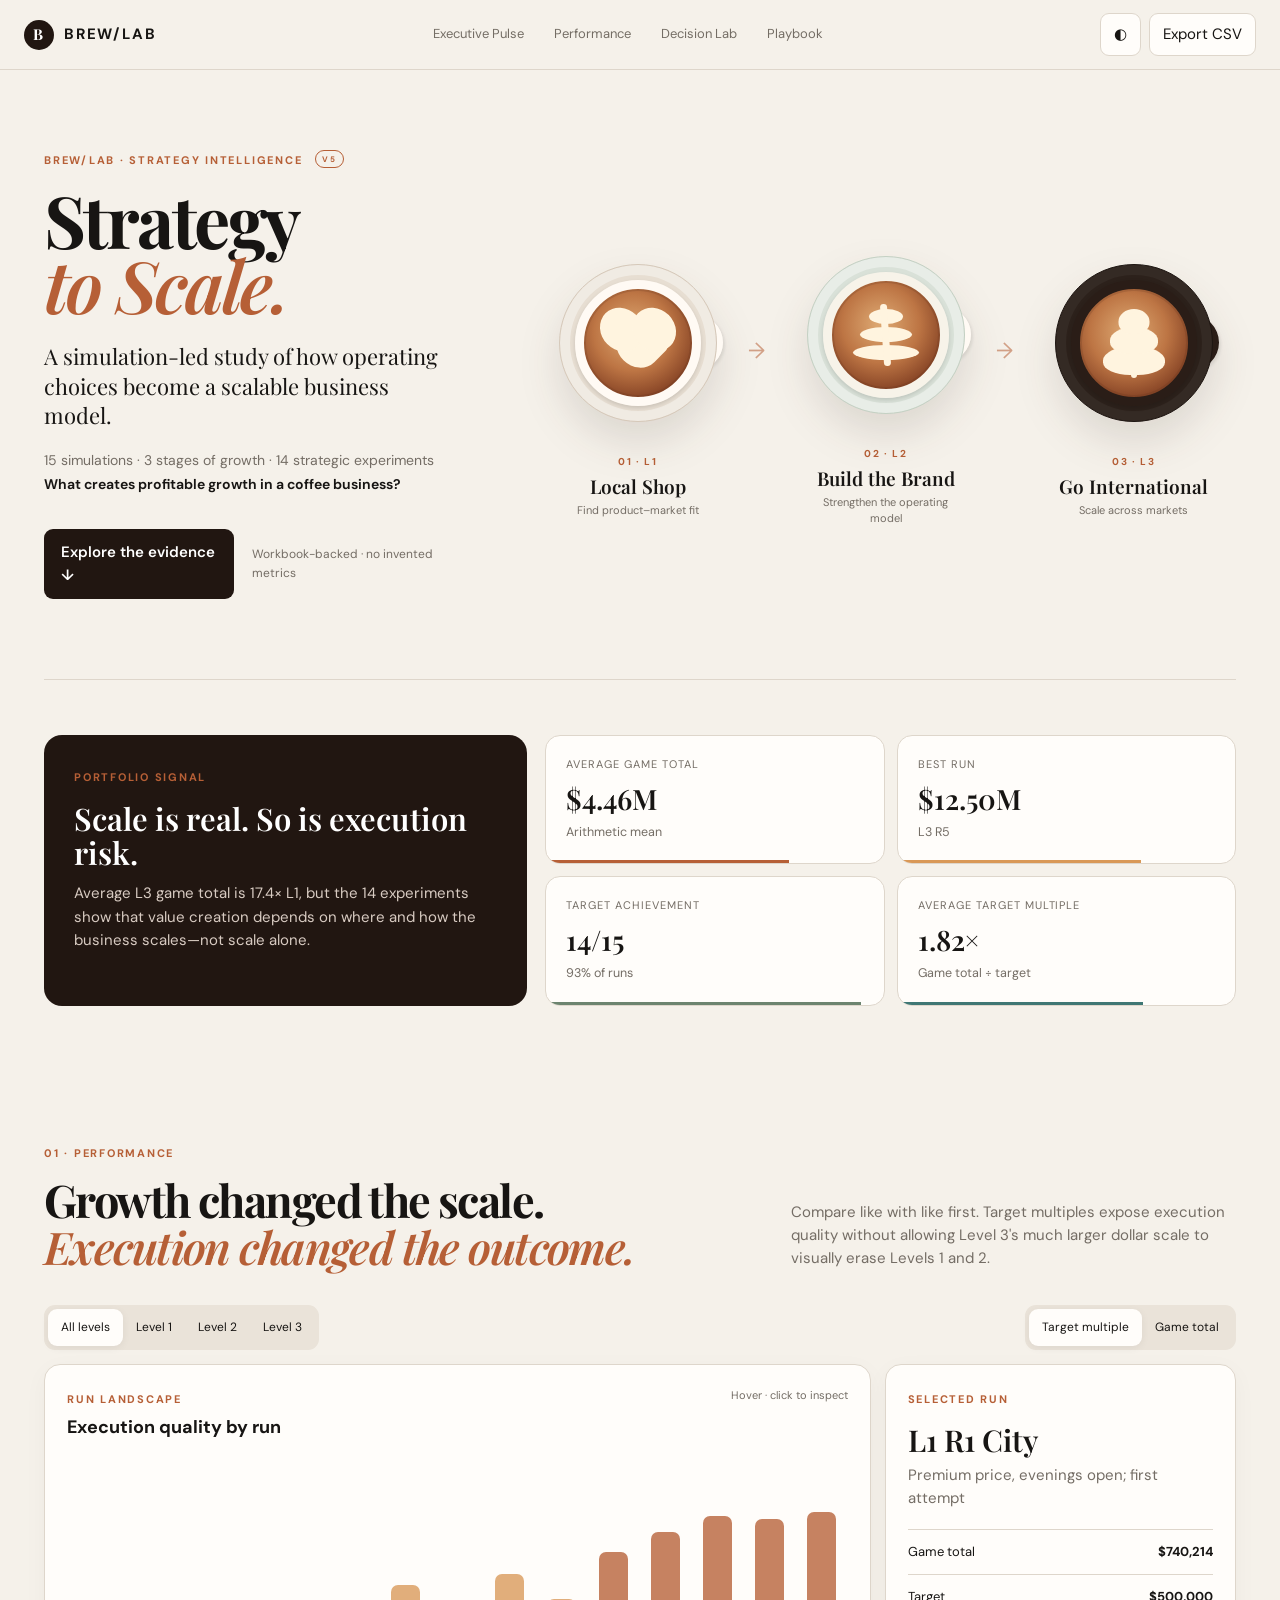
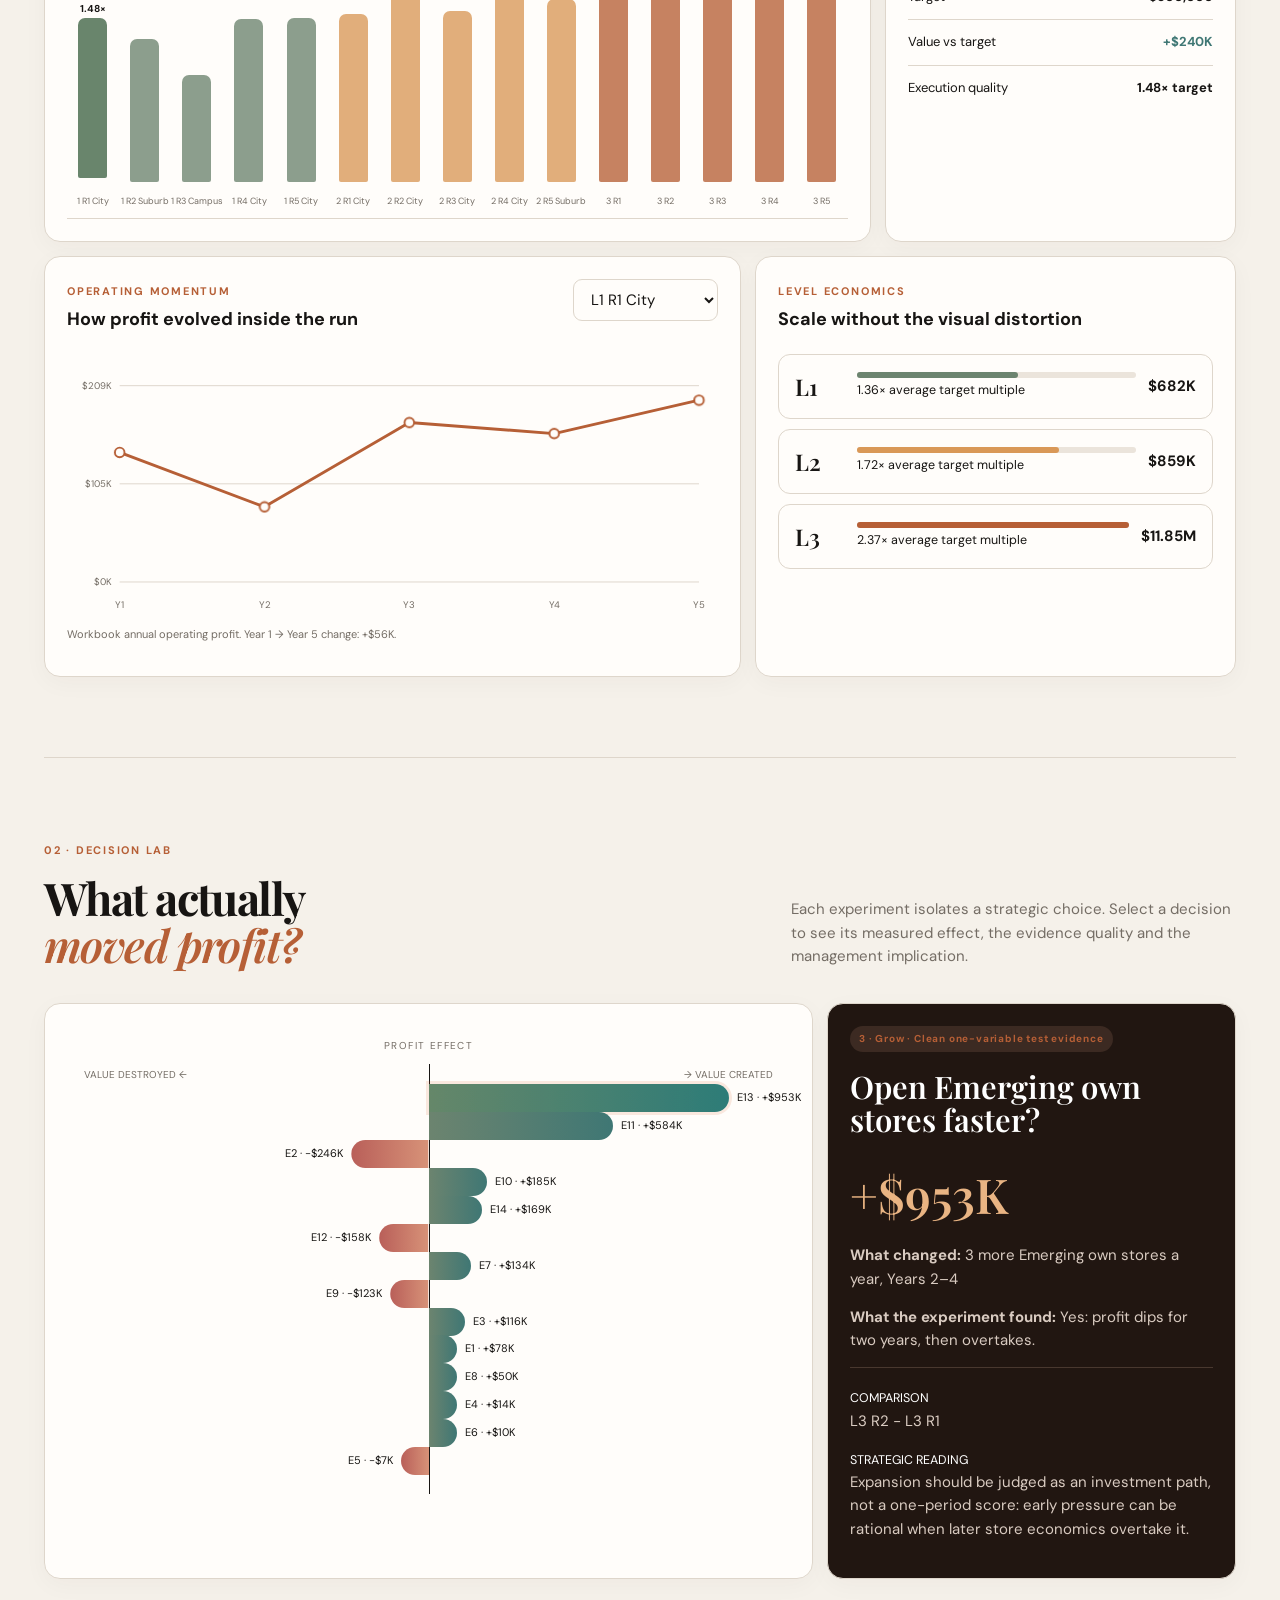
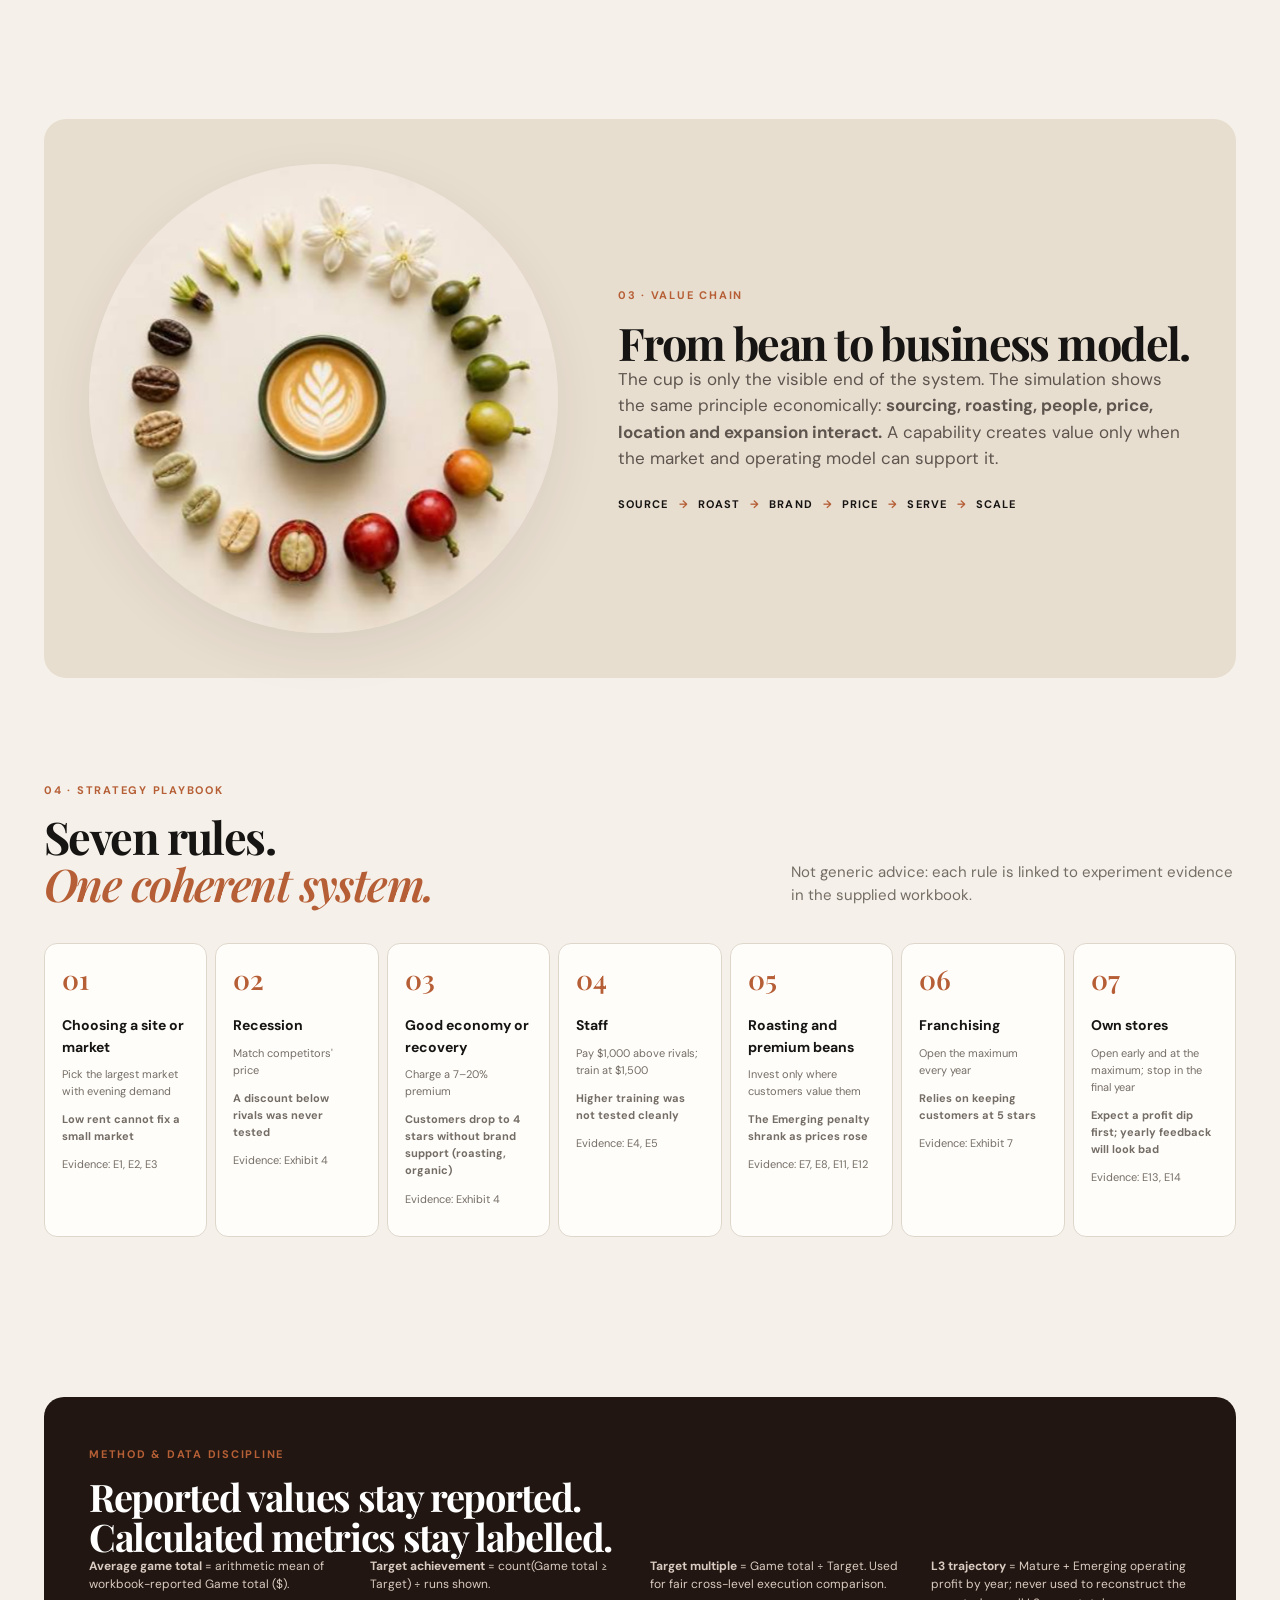
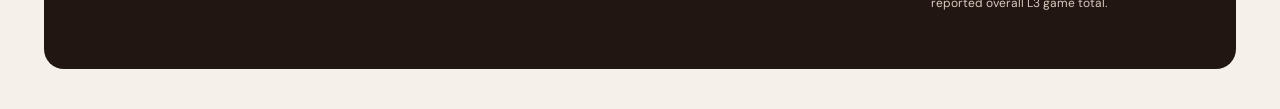
==== index.html @ 7df57cff "Add files via upload" ====
<!doctype html><html lang="en"><head><meta charset="utf-8"><meta name="viewport" content="width=device-width,initial-scale=1"><meta name="description" content="BREW/LAB — interactive strategy intelligence from 15 coffee-shop simulation runs"><title>BREW/LAB — Strategy to Scale</title><link rel="stylesheet" href="styles.css"></head><body>
<header class="nav"><a class="brand" href="#pulse"><span>B</span>BREW/LAB</a><nav><a href="#pulse">Executive Pulse</a><a href="#performance">Performance</a><a href="#lab">Decision Lab</a><a href="#playbook">Playbook</a></nav><div class="actions"><button id="theme" aria-label="Toggle theme">◐</button><button id="export">Export CSV</button></div></header>
<main><section class="hero" id="pulse"><div class="hero-text"><div class="overline">BREW/LAB · STRATEGY INTELLIGENCE <span class="buildmark">V5</span></div><h1>Strategy<br><em>to Scale.</em></h1><p class="hero-deck">A simulation-led study of how operating choices become a scalable business model.</p><p class="hero-question">15 simulations · 3 stages of growth · 14 strategic experiments<br><b>What creates profitable growth in a coffee business?</b></p><div class="hero-actions"><a class="primary" href="#performance">Explore the evidence ↓</a><span>Workbook-backed · no invented metrics</span></div></div><div class="cup-journey" aria-label="Three stages of the simulation"><div class="cup-stage"><div class="cup-scene cup-one"><div class="saucer"></div><div class="latte"><div class="foam heart"></div></div><div class="handle"></div></div><div class="cup-copy"><b>01 · L1</b><strong>Local Shop</strong><span>Find product–market fit</span></div></div><div class="journey-arrow">→</div><div class="cup-stage"><div class="cup-scene cup-two"><div class="saucer"></div><div class="latte"><div class="foam rosetta"><i></i><i></i><i></i></div></div><div class="handle"></div></div><div class="cup-copy"><b>02 · L2</b><strong>Build the Brand</strong><span>Strengthen the operating model</span></div></div><div class="journey-arrow">→</div><div class="cup-stage"><div class="cup-scene cup-three"><div class="saucer"></div><div class="latte"><div class="foam tulip"><i></i><i></i><i></i></div></div><div class="handle"></div></div><div class="cup-copy"><b>03 · L3</b><strong>Go International</strong><span>Scale across markets</span></div></div></div></section>
<section class="pulse-grid reveal"><article class="signal"><span>PORTFOLIO SIGNAL</span><h2 id="signalTitle">Loading evidence…</h2><p id="signalText"></p></article><div id="kpis" class="kpis"></div></section>
<section class="section" id="performance"><div class="section-title reveal"><div><span>01 · PERFORMANCE</span><h2>Growth changed the scale.<br><em>Execution changed the outcome.</em></h2></div><p>Compare like with like first. Target multiples expose execution quality without allowing Level 3's much larger dollar scale to visually erase Levels 1 and 2.</p></div>
<div class="controlbar reveal"><div class="tabs" id="levelTabs"><button class="active" data-level="ALL">All levels</button><button data-level="L1">Level 1</button><button data-level="L2">Level 2</button><button data-level="L3">Level 3</button></div><div class="metric-toggle"><button class="active" data-metric="multiple">Target multiple</button><button data-metric="total">Game total</button></div></div>
<div class="performance-grid reveal"><article class="card chart-card"><div class="card-head"><div><span>RUN LANDSCAPE</span><h3 id="chartTitle">Execution quality by run</h3></div><div class="hint">Hover · click to inspect</div></div><div id="runChart" class="run-chart"></div></article><article class="card run-card"><span>SELECTED RUN</span><div id="runDetail"></div></article></div>
<div class="performance-grid lower reveal"><article class="card"><div class="card-head"><div><span>OPERATING MOMENTUM</span><h3>How profit evolved inside the run</h3></div><select id="runSelect"></select></div><div id="trajectory" class="trajectory"></div><p id="trajectoryNote" class="note"></p></article><article class="card"><span>LEVEL ECONOMICS</span><h3>Scale without the visual distortion</h3><div id="levelCards" class="level-cards"></div></article></div></section>
<section class="lab" id="lab"><div class="section-title reveal"><div><span>02 · DECISION LAB</span><h2>What actually<br><em>moved profit?</em></h2></div><p>Each experiment isolates a strategic choice. Select a decision to see its measured effect, the evidence quality and the management implication.</p></div><div class="lab-grid reveal"><article class="impact-map card"><div class="zero-label">PROFIT EFFECT</div><div id="impactAxis"></div></article><article class="decision-story card" id="decisionStory"></article></div></section>
<section class="coffee-story reveal"><img src="coffee-lifecycle.png" alt="Coffee lifecycle from blossom and fruit through green and roasted beans to the finished cup"><div><span>03 · VALUE CHAIN</span><h2>From bean to business model.</h2><p>The cup is only the visible end of the system. The simulation shows the same principle economically: <b>sourcing, roasting, people, price, location and expansion interact.</b> A capability creates value only when the market and operating model can support it.</p><div class="chain">SOURCE <i>→</i> ROAST <i>→</i> BRAND <i>→</i> PRICE <i>→</i> SERVE <i>→</i> SCALE</div></div></section>
<section class="section" id="playbook"><div class="section-title reveal"><div><span>04 · STRATEGY PLAYBOOK</span><h2>Seven rules.<br><em>One coherent system.</em></h2></div><p>Not generic advice: each rule is linked to experiment evidence in the supplied workbook.</p></div><div id="rules" class="rules reveal"></div></section>
<section class="method reveal"><span>METHOD & DATA DISCIPLINE</span><h2>Reported values stay reported.<br>Calculated metrics stay labelled.</h2><div><p><b>Average game total</b> = arithmetic mean of workbook-reported Game total ($).</p><p><b>Target achievement</b> = count(Game total ≥ Target) ÷ runs shown.</p><p><b>Target multiple</b> = Game total ÷ Target. Used for fair cross-level execution comparison.</p><p><b>L3 trajectory</b> = Mature + Emerging operating profit by year; never used to reconstruct the reported overall L3 game total.</p></div></section></main><div id="tip" class="tip" hidden></div><script src="app.js"></script></body></html>
---- styles.css ----
@import url('https://fonts.googleapis.com/css2?family=DM+Sans:wght@400;500;600;700&family=Playfair+Display:ital,wght@0,600;1,600&display=swap');
:root{--bg:#f5f1ea;--paper:#fffdfa;--ink:#171513;--muted:#746d65;--line:#ded6cb;--espresso:#211611;--copper:#b65f36;--caramel:#d99857;--sage:#6c846f;--teal:#3f7774;--coral:#b95f59;--cream:#f0e5d6;--shadow:0 18px 50px rgba(49,35,24,.08)}*{box-sizing:border-box}html{scroll-behavior:smooth}body{margin:0;background:var(--bg);color:var(--ink);font:15px/1.55 'DM Sans',sans-serif}button,select{font:inherit}button{cursor:pointer}.nav{height:70px;position:sticky;top:0;z-index:20;display:flex;align-items:center;padding:0 max(24px,calc((100vw - 1240px)/2));background:rgba(245,241,234,.92);backdrop-filter:blur(16px);border-bottom:1px solid var(--line)}.brand{display:flex;align-items:center;gap:10px;font-weight:700;letter-spacing:.12em;color:var(--ink);text-decoration:none}.brand span{display:grid;place-items:center;width:30px;height:30px;border-radius:50%;background:var(--espresso);color:white;font-family:'Playfair Display'}.nav nav{margin:auto;display:flex;gap:30px}.nav nav a{color:var(--muted);text-decoration:none;font-size:13px}.nav nav a:hover{color:var(--ink)}.actions{display:flex;gap:8px}.actions button,.controlbar button,select{border:1px solid var(--line);background:var(--paper);padding:9px 13px;border-radius:9px;color:var(--ink)}main{max-width:1240px;margin:auto;padding:0 24px}.hero{min-height:620px;display:grid;grid-template-columns:1fr 1.15fr;align-items:center;gap:70px;border-bottom:1px solid var(--line)}.overline,.section-title span,.card>span,.card-head span,.coffee-story span,.method>span,.signal>span{font-size:11px;letter-spacing:.16em;font-weight:700;color:var(--copper)}h1,h2,h3,p{margin-top:0}.hero h1,.section-title h2,.coffee-story h2,.method h2{font-family:'Playfair Display',serif;letter-spacing:-.035em}.hero h1{font-size:64px;line-height:.98;margin:20px 0 24px}.hero h1 em,.section-title em{color:var(--copper);font-weight:600}.hero-text>p{max-width:570px;font-size:18px;color:var(--muted)}.hero-actions{display:flex;align-items:center;gap:18px;margin-top:32px}.primary{background:var(--espresso);color:white;text-decoration:none;padding:12px 17px;border-radius:9px;font-weight:600}.hero-actions span{font-size:12px;color:var(--muted)}.pulse-grid{display:grid;grid-template-columns:1.4fr 2fr;gap:18px;padding:55px 0}.signal{background:var(--espresso);color:white;border-radius:18px;padding:30px}.signal h2{font:600 31px/1.1 'Playfair Display';margin:13px 0}.signal p{color:#d8cbc2;margin:0}.kpis{display:grid;grid-template-columns:repeat(2,1fr);gap:12px}.kpi{background:var(--paper);border:1px solid var(--line);border-radius:15px;padding:20px;position:relative;overflow:hidden}.kpi:after{content:'';position:absolute;bottom:0;left:0;width:var(--pct,50%);height:3px;background:var(--accent,var(--copper));animation:grow 1s ease both}.kpi label{display:block;color:var(--muted);font-size:11px;text-transform:uppercase;letter-spacing:.09em}.kpi strong{display:block;font:600 28px 'Playfair Display';margin:7px 0 3px}.kpi small{color:var(--muted)}@keyframes grow{from{width:0}}.section,.lab{padding:80px 0}.section-title{display:grid;grid-template-columns:1.2fr .8fr;gap:80px;align-items:end;margin-bottom:35px}.section-title h2,.coffee-story h2,.method h2{font-size:45px;line-height:1.05;margin:12px 0 0}.section-title>p{color:var(--muted);margin:0}.controlbar{display:flex;justify-content:space-between;margin-bottom:14px}.tabs,.metric-toggle{display:flex;background:#eae3d9;padding:4px;border-radius:11px}.controlbar button{border:0;background:transparent;font-size:12px}.controlbar button.active{background:var(--paper);box-shadow:0 2px 9px rgba(0,0,0,.06)}.performance-grid{display:grid;grid-template-columns:2fr .85fr;gap:14px}.performance-grid.lower{grid-template-columns:1.45fr 1fr;margin-top:14px}.card{background:var(--paper);border:1px solid var(--line);border-radius:16px;padding:22px;box-shadow:0 6px 25px rgba(50,35,24,.035)}.card-head{display:flex;justify-content:space-between;align-items:start;gap:20px;margin-bottom:18px}.card h3{font-size:18px;margin:4px 0}.hint,.note{font-size:11px;color:var(--muted)}.run-chart{height:355px;display:flex;align-items:stretch;gap:10px;padding:18px 5px 36px;border-bottom:1px solid var(--line);position:relative}.bar-wrap{flex:1;display:flex;flex-direction:column;justify-content:flex-end;align-items:center;position:relative}.bar{width:min(36px,70%);height:var(--h);background:var(--accent);border-radius:7px 7px 2px 2px;transform-origin:bottom;animation:barin .8s cubic-bezier(.2,.8,.2,1) both;animation-delay:var(--delay);opacity:.78;transition:.25s}.bar-wrap:hover .bar,.bar-wrap.selected .bar{opacity:1;transform:translateY(-4px);filter:saturate(1.2)}.bar-wrap small{position:absolute;bottom:-27px;font-size:9px;color:var(--muted);white-space:nowrap}.bar-wrap .value{font-size:10px;font-weight:700;margin-bottom:6px;opacity:0;transition:.2s}.bar-wrap:hover .value,.bar-wrap.selected .value{opacity:1}@keyframes barin{from{transform:scaleY(0);opacity:0}}.baseline{position:absolute;left:0;right:0;bottom:calc(36px + var(--base));border-top:1px dashed #978d83}.run-card h2{font:600 30px 'Playfair Display';margin:10px 0 4px}.strategy{color:var(--muted);min-height:50px}.metric-row{display:flex;justify-content:space-between;border-top:1px solid var(--line);padding:12px 0;font-size:13px}.metric-row b.pos{color:var(--teal)}.metric-row b.neg{color:var(--coral)}.trajectory{height:270px}.trajectory svg{width:100%;height:100%;overflow:visible}.gridline{stroke:var(--line);stroke-width:1}.line{fill:none;stroke:var(--copper);stroke-width:3;stroke-linecap:round;stroke-linejoin:round;stroke-dasharray:1200;stroke-dashoffset:1200;animation:draw 1.3s ease forwards}.dot{fill:var(--paper);stroke:var(--copper);stroke-width:2;opacity:0;animation:dotin .3s ease forwards}@keyframes draw{to{stroke-dashoffset:0}}@keyframes dotin{to{opacity:1}}.axis{font-size:10px;fill:var(--muted)}.level-cards{display:grid;gap:10px;margin-top:20px}.level-card{padding:16px;border:1px solid var(--line);border-radius:12px;display:grid;grid-template-columns:50px 1fr auto;align-items:center;gap:12px}.level-card b{font:600 23px 'Playfair Display'}.level-card .mini{height:6px;background:#ebe4db;border-radius:6px}.level-card .mini i{display:block;height:100%;width:var(--w);background:var(--accent);border-radius:6px;animation:grow 1s ease}.lab{border-top:1px solid var(--line)}.lab-grid{display:grid;grid-template-columns:1.6fr .85fr;gap:14px}.impact-map{min-height:520px;position:relative;padding:34px}.zero-label{text-align:center;font-size:10px;letter-spacing:.14em;color:var(--muted)}#impactAxis{position:relative;height:430px;margin-top:10px}.axis-zero{position:absolute;left:50%;top:0;bottom:0;border-left:1px solid var(--ink)}.axis-side{position:absolute;top:3px;font-size:10px;color:var(--muted)}.axis-side.neg{left:5px}.axis-side.pos{right:5px}.impact{position:absolute;left:50%;top:var(--y);width:var(--w);height:28px;transform:translateY(-50%);animation:impactin .8s ease both;animation-delay:var(--delay);cursor:pointer}.impact.pos{background:linear-gradient(90deg,var(--sage),var(--teal));border-radius:0 14px 14px 0}.impact.neg{transform:translate(-100%,-50%);background:linear-gradient(90deg,var(--coral),#d79278);border-radius:14px 0 0 14px}.impact:hover,.impact.active{filter:saturate(1.4);box-shadow:0 0 0 3px rgba(182,95,54,.12)}.impact span{position:absolute;white-space:nowrap;font-size:11px;top:5px}.impact.pos span{left:calc(100% + 8px)}.impact.neg span{right:calc(100% + 8px)}@keyframes impactin{from{width:0;opacity:0}}.decision-story{background:var(--espresso);color:white;display:flex;flex-direction:column}.decision-story .pill{align-self:flex-start;padding:5px 9px;border-radius:20px;background:#3c2a22;font-size:10px;letter-spacing:.08em}.decision-story h3{font:600 31px/1.08 'Playfair Display';margin:18px 0}.decision-story .effect{font:600 48px 'Playfair Display';color:#e9b483;margin:8px 0 18px}.decision-story p{color:#d9cbc1}.decision-story .why{margin-top:auto;border-top:1px solid #49382f;padding-top:18px}.coffee-story{margin:60px 0 20px;display:grid;grid-template-columns:.9fr 1.1fr;gap:60px;align-items:center;background:#e8ded0;border-radius:22px;padding:45px}.coffee-story img{width:100%;aspect-ratio:1/1;object-fit:cover;border-radius:50%;box-shadow:var(--shadow)}.coffee-story p{font-size:17px;color:#5e554e}.chain{margin-top:25px;font-size:11px;letter-spacing:.1em;font-weight:700;display:flex;gap:10px;flex-wrap:wrap}.chain i{color:var(--copper)}.rules{display:grid;grid-template-columns:repeat(7,1fr);gap:8px}.rule{background:var(--paper);border:1px solid var(--line);border-radius:13px;padding:17px;min-height:210px;transition:.25s}.rule:hover{transform:translateY(-5px);box-shadow:var(--shadow)}.rule strong{font:600 27px 'Playfair Display';color:var(--copper)}.rule h3{font-size:14px;margin:18px 0 8px}.rule p{font-size:11px;color:var(--muted)}.method{margin:80px 0 40px;background:var(--espresso);color:white;padding:45px;border-radius:20px}.method h2{font-size:38px}.method>div{display:grid;grid-template-columns:repeat(4,1fr);gap:20px}.method p{color:#d9cbc1;font-size:12px}.reveal{opacity:0;transform:translateY(20px);transition:.7s ease}.reveal.visible{opacity:1;transform:none}.tip{position:fixed;z-index:99;background:var(--espresso);color:white;padding:10px 12px;border-radius:8px;font-size:12px;pointer-events:none;max-width:260px;box-shadow:var(--shadow)}body.dark{--bg:#161311;--paper:#211c18;--ink:#f4eee7;--muted:#aaa096;--line:#3c332d;--espresso:#0f0d0c;--cream:#29221d}.dark .nav{background:rgba(22,19,17,.92)}.dark .coffee-story{background:#2a211c}@media(max-width:900px){.nav nav{display:none}.hero{grid-template-columns:1fr;min-height:auto;padding:70px 0}.hero h1{font-size:48px}.pulse-grid,.section-title,.performance-grid,.performance-grid.lower,.lab-grid,.coffee-story{grid-template-columns:1fr}.rules{grid-template-columns:repeat(2,1fr)}.method>div{grid-template-columns:1fr 1fr}.run-chart{overflow-x:auto;min-width:650px}.chart-card{overflow:hidden}}@media(max-width:560px){main{padding:0 14px}.hero h1{font-size:39px}.section-title h2,.coffee-story h2{font-size:35px}.kpis{grid-template-columns:1fr}.controlbar{align-items:flex-start;gap:10px;flex-direction:column}.rules,.method>div{grid-template-columns:1fr}.coffee-story{padding:24px}.actions #export{display:none}}
@media(prefers-reduced-motion:reduce){*,*:before,*:after{animation:none!important;transition:none!important;scroll-behavior:auto!important}.reveal{opacity:1;transform:none}}/* V4 hero — specialty-coffee editorial direction */
.hero{grid-template-columns:.82fr 1.38fr;gap:76px;min-height:610px}
.hero h1{font-size:72px;line-height:.91;max-width:520px;margin:18px 0 24px}
.hero h1 em{font-style:italic;color:var(--copper)}
.hero-deck{font-family:'Playfair Display',serif;font-size:22px!important;line-height:1.35;color:var(--ink)!important;max-width:530px!important;margin-bottom:18px}
.hero-question{font-size:14px!important;line-height:1.7;color:var(--muted)!important}
.hero-question b{color:var(--ink);font-weight:650}
.cup-journey{display:grid;grid-template-columns:1fr 28px 1fr 28px 1fr;align-items:center;gap:8px;padding-top:25px}
.cup-stage{text-align:center;min-width:0}
.cup-scene{width:174px;height:174px;margin:0 auto 24px;position:relative;filter:drop-shadow(0 20px 20px rgba(49,35,24,.12));transition:transform .45s cubic-bezier(.2,.8,.2,1)}
.cup-stage:hover .cup-scene{transform:translateY(-8px) rotate(-2deg)}
.saucer{position:absolute;inset:8px;border-radius:50%;background:#e7ded2;border:1px solid #d5c8b9;box-shadow:inset 0 0 0 10px rgba(255,255,255,.38)}
.latte{position:absolute;inset:24px;border-radius:50%;background:radial-gradient(circle at 45% 40%,#dba56f 0 5%,#bd7544 44%,#8b4828 73%,#6c351f 100%);border:9px solid #fffaf4;box-shadow:0 2px 4px rgba(0,0,0,.13),inset 0 0 0 2px rgba(91,44,25,.18);overflow:hidden}
.handle{position:absolute;width:42px;height:55px;border:10px solid #fffaf4;border-left-width:7px;border-radius:0 30px 30px 0;right:2px;top:59px;z-index:-1;box-shadow:2px 2px 3px rgba(0,0,0,.08)}
.foam{position:absolute;left:50%;top:50%;transform:translate(-50%,-50%)}
.heart{width:46px;height:41px;background:#fff4df;transform:translate(-50%,-43%) rotate(45deg);border-radius:50% 4px 50% 50%}
.heart:before{content:'';position:absolute;width:46px;height:41px;background:#fff4df;border-radius:50%;left:-23px;top:0}
.heart:after{content:'';position:absolute;width:46px;height:41px;background:#fff4df;border-radius:50%;left:0;top:-23px}
.rosetta{width:68px;height:84px;display:flex;flex-direction:column;align-items:center;justify-content:center;gap:3px}
.rosetta i{display:block;height:15px;background:#fff4df;border-radius:50%;transform-origin:center}
.rosetta i:nth-child(1){width:34px}.rosetta i:nth-child(2){width:52px}.rosetta i:nth-child(3){width:66px}
.rosetta:after{content:'';width:7px;height:62px;background:#fff4df;border-radius:9px;position:absolute;transform:rotate(-4deg)}
.tulip{width:74px;height:80px;position:relative}
.tulip i{position:absolute;left:50%;background:#fff4df;border-radius:55% 55% 48% 48%;transform:translateX(-50%)}
.tulip i:nth-child(1){width:62px;height:29px;bottom:8px}.tulip i:nth-child(2){width:48px;height:27px;bottom:29px}.tulip i:nth-child(3){width:31px;height:25px;bottom:49px}
.tulip:after{content:'';position:absolute;width:6px;height:65px;background:#fff4df;left:50%;bottom:5px;transform:translateX(-50%);border-radius:8px}
.cup-two .saucer{background:#d9e1d8;border-color:#c4d0c3}.cup-two .latte{border-color:#f7f3e9}
.cup-three .saucer{background:#2c211b;border-color:#1e1612;box-shadow:inset 0 0 0 10px rgba(255,255,255,.04)}.cup-three .latte{border-color:#2a1d17}.cup-three .handle{border-color:#2a1d17}
.cup-copy{display:flex;flex-direction:column;gap:4px;align-items:center}.cup-copy b{font-size:10px;letter-spacing:.16em;color:var(--copper)}.cup-copy strong{font:600 19px 'Playfair Display',serif}.cup-copy span{font-size:11px;color:var(--muted);max-width:155px;line-height:1.4}
.journey-arrow{color:var(--copper);font-size:22px;opacity:.55;transform:translateY(-36px)}
@media(max-width:900px){.hero{grid-template-columns:1fr;gap:35px}.hero h1{font-size:58px}.cup-journey{max-width:700px;margin:auto}.cup-scene{width:150px;height:150px}.latte{inset:22px}.handle{top:50px}}
@media(max-width:620px){.cup-journey{grid-template-columns:1fr;gap:14px}.journey-arrow{transform:rotate(90deg);margin:-5px 0}.cup-scene{margin-bottom:15px}.hero h1{font-size:48px}.hero-deck{font-size:19px!important}}

.buildmark{display:inline-block;margin-left:8px;padding:2px 6px;border:1px solid currentColor;border-radius:999px;font-size:8px;vertical-align:2px}
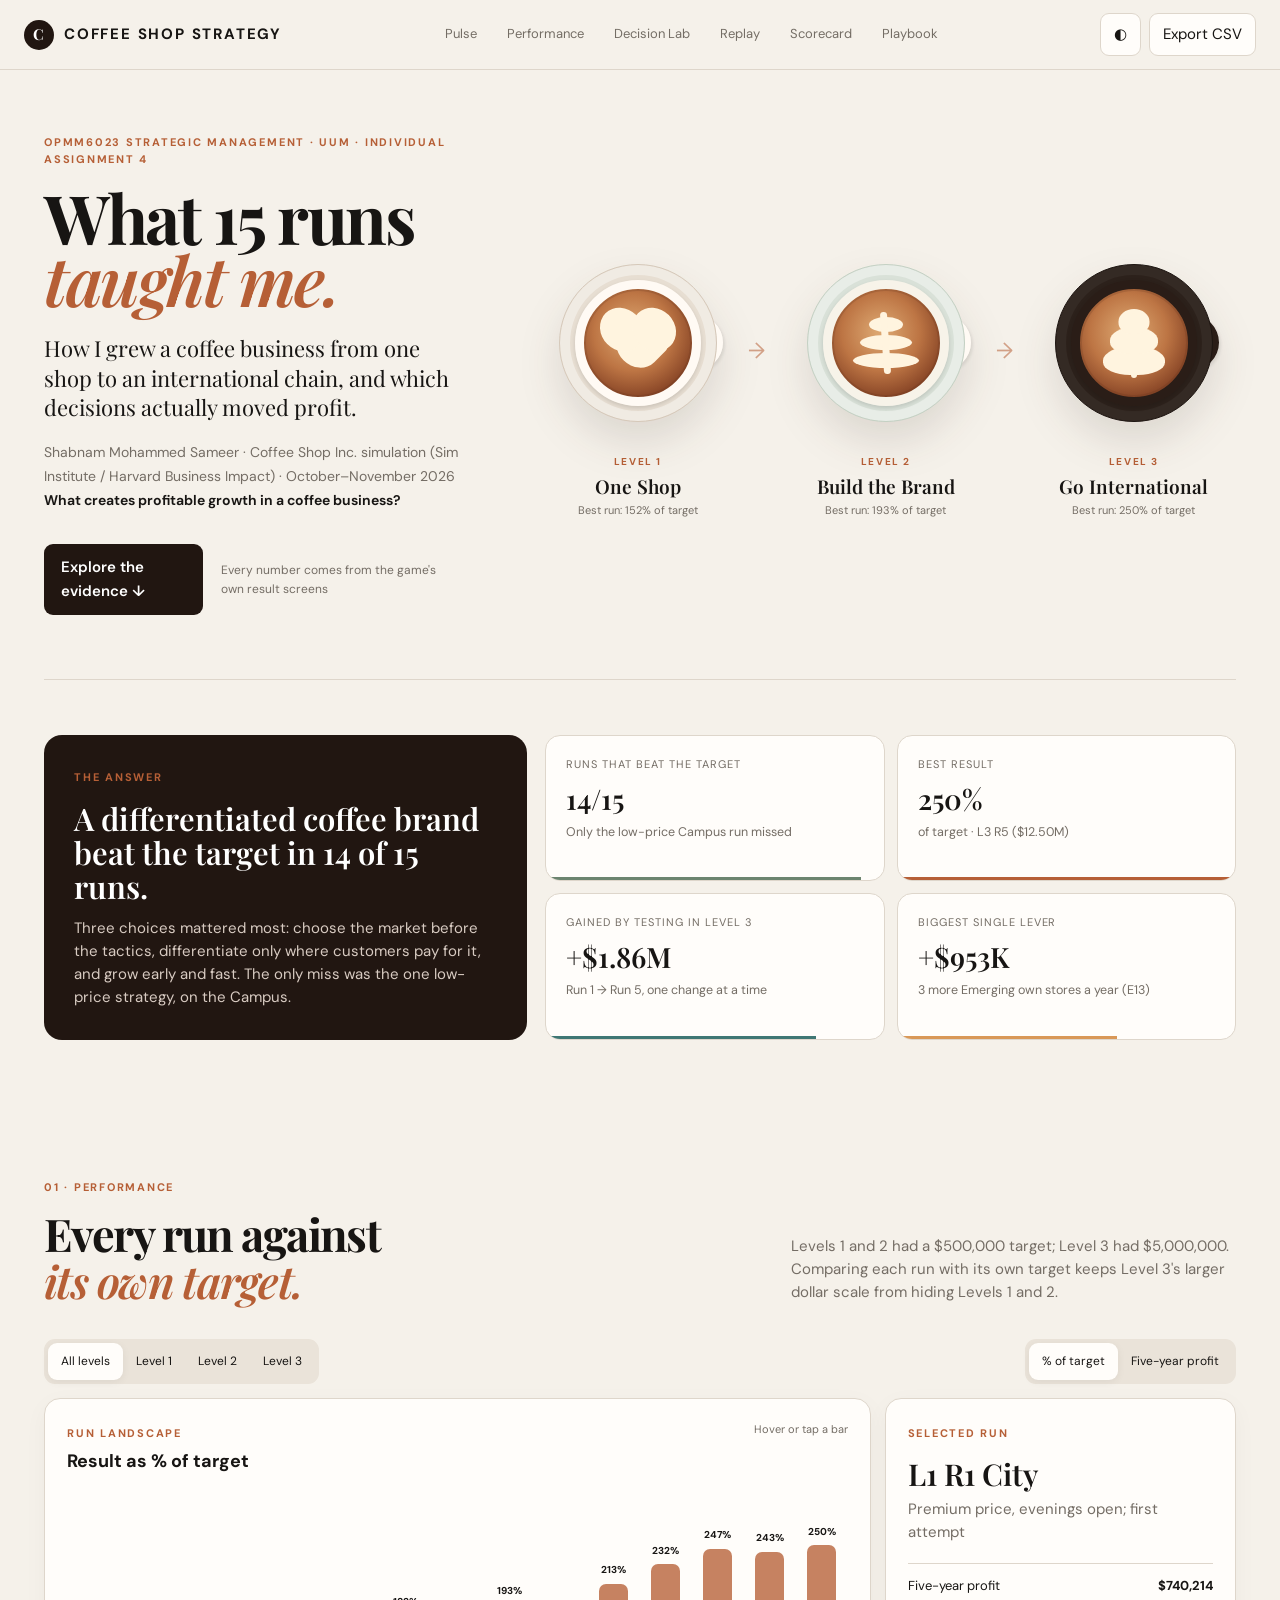
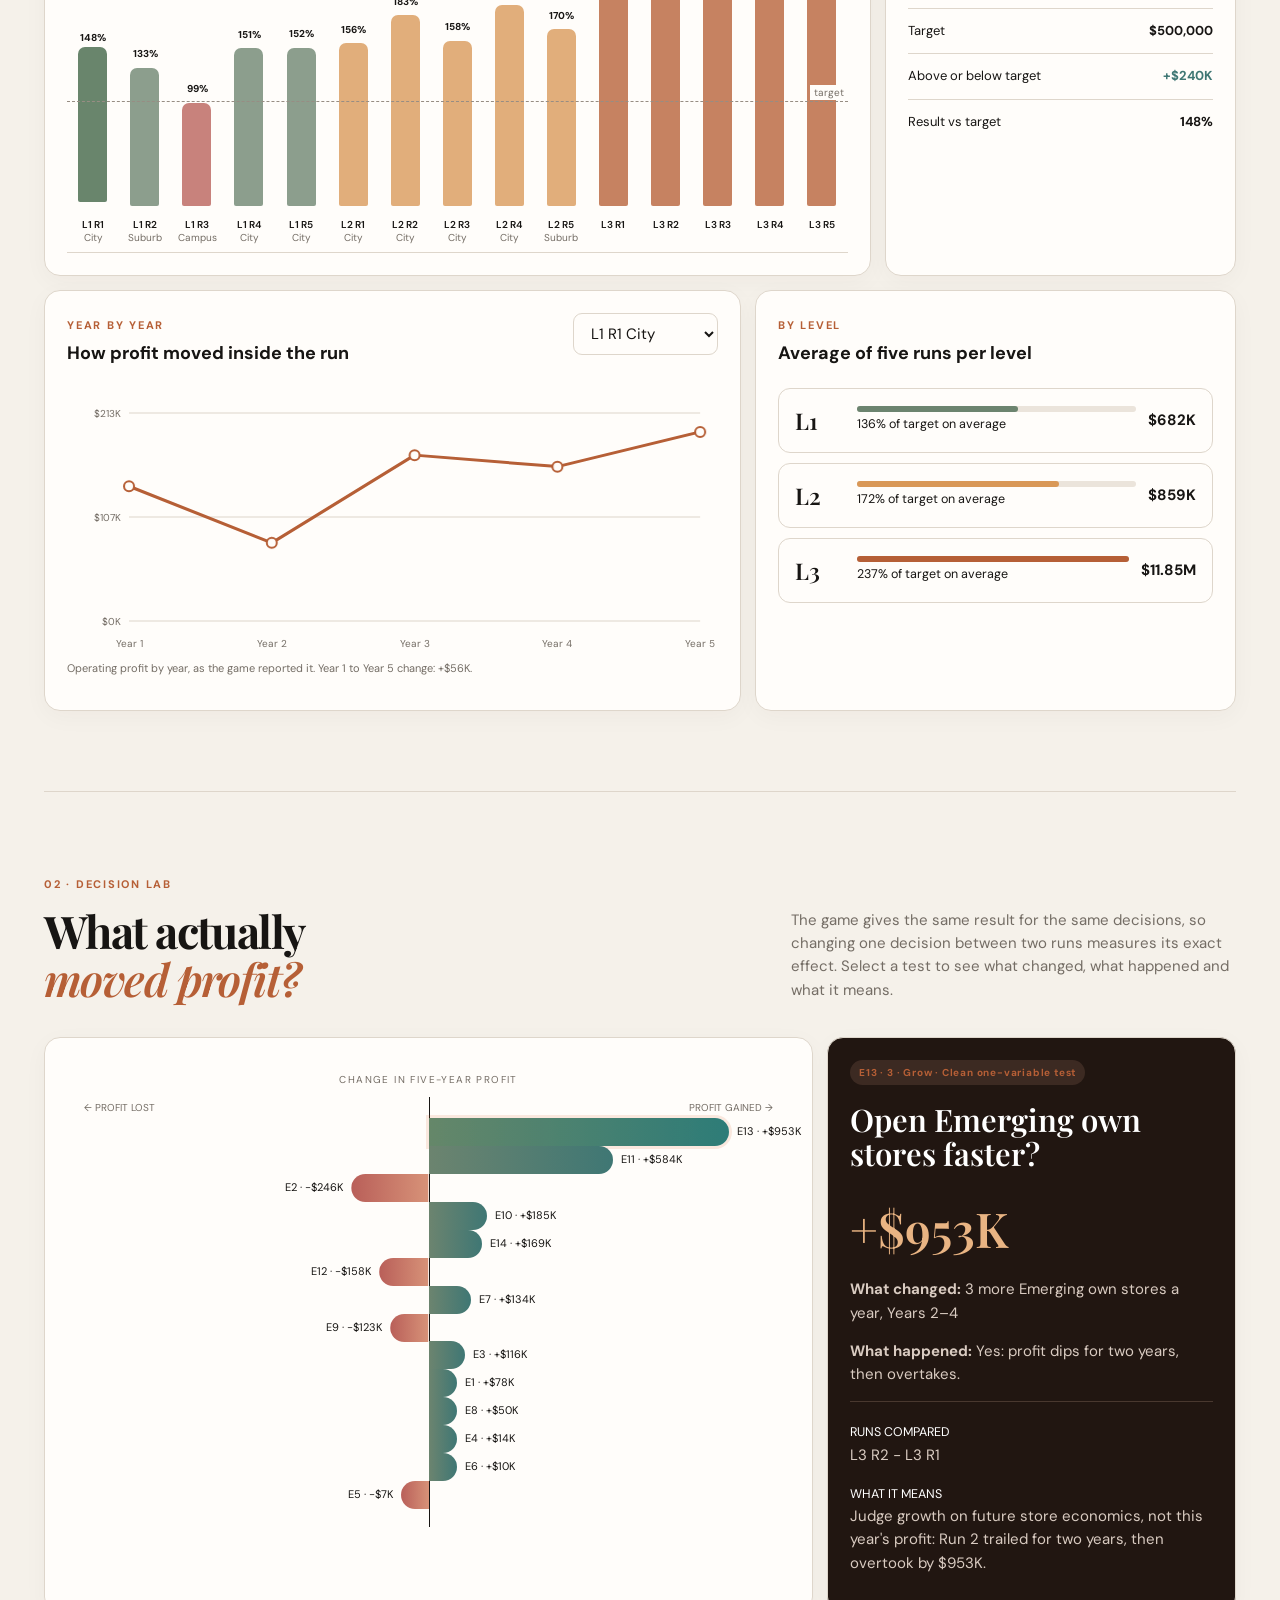
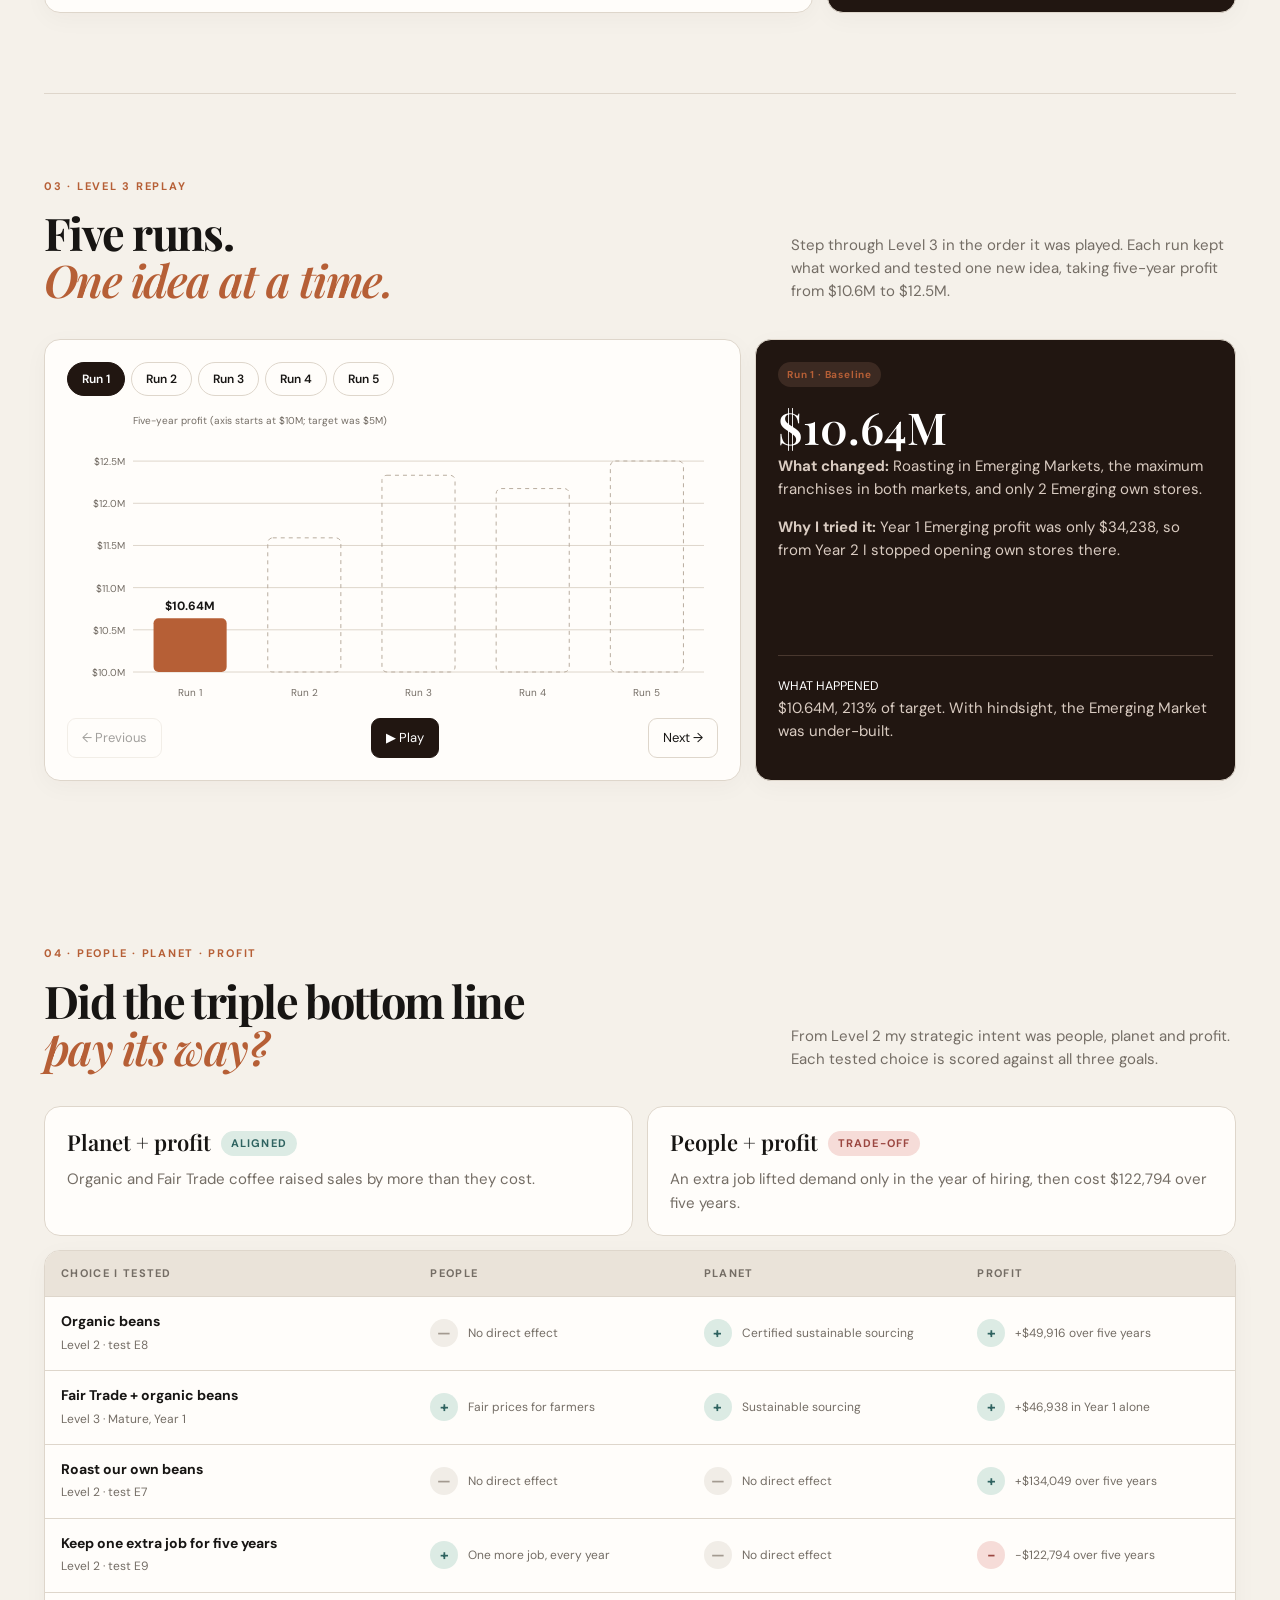
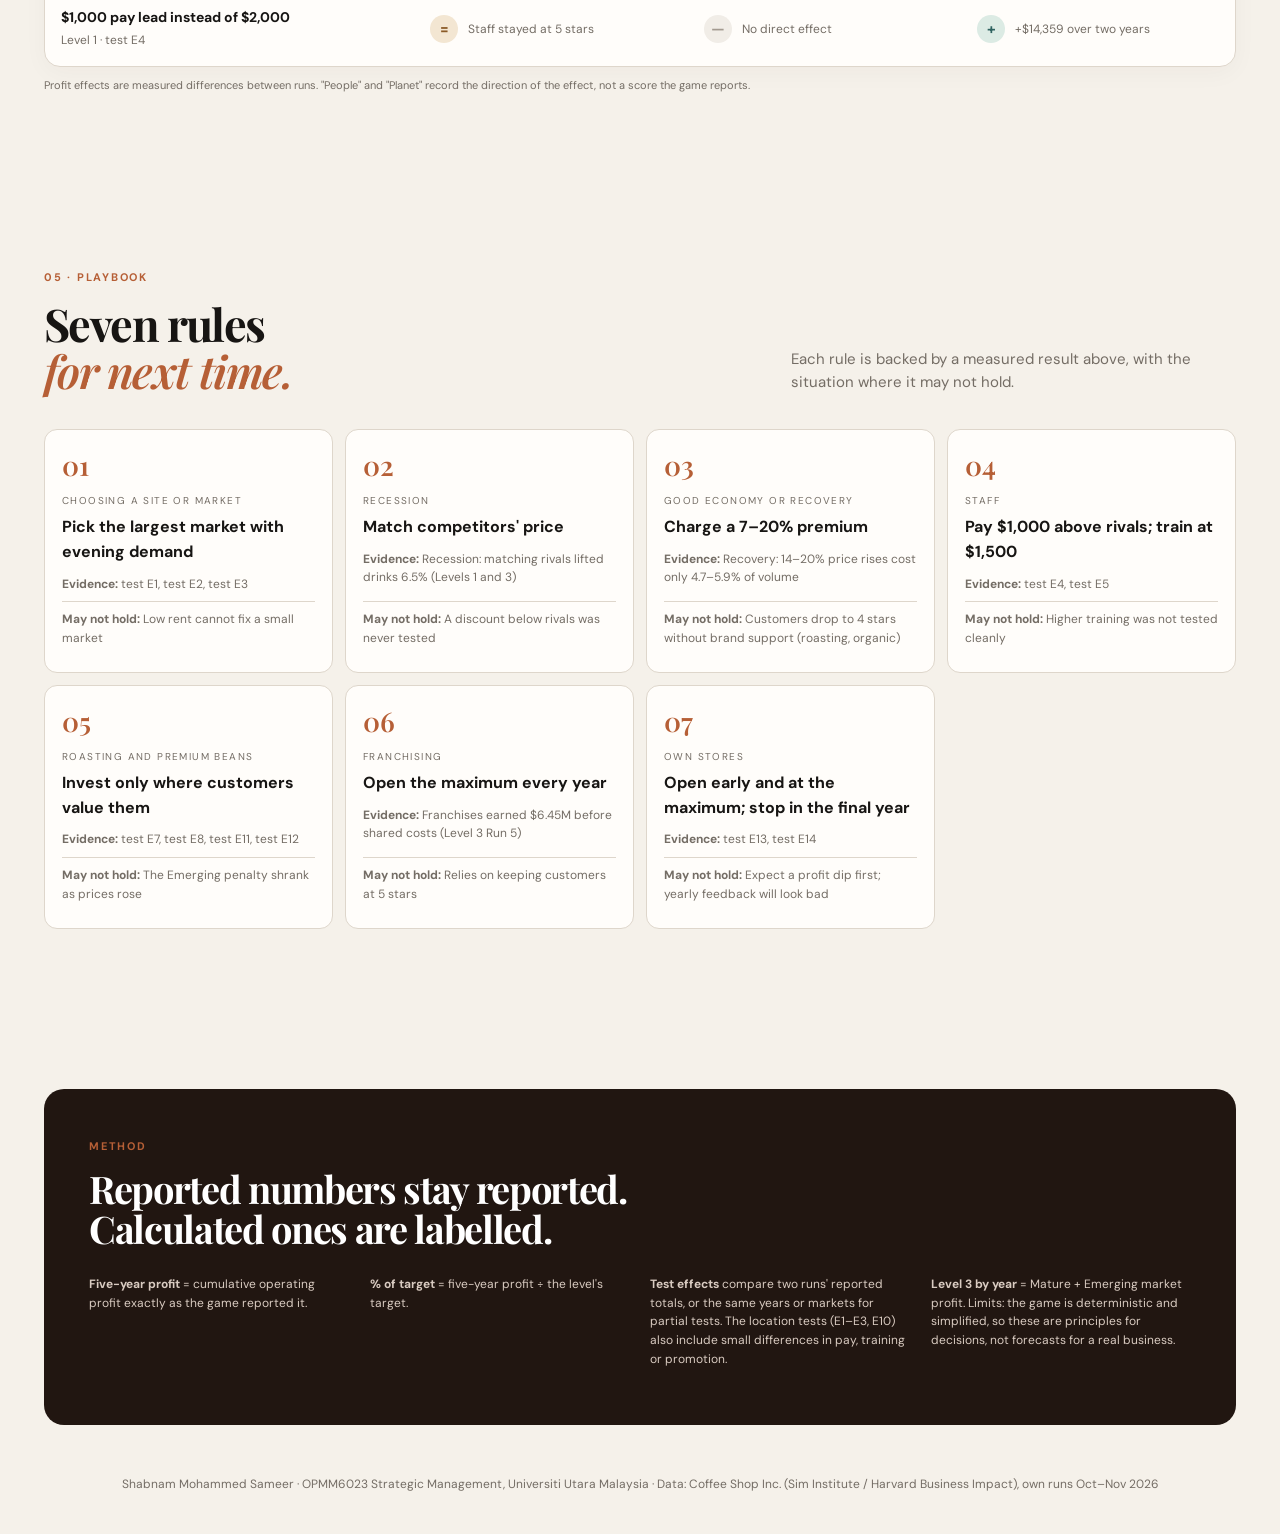
==== commit b97e7752: "Add files via upload" ====
--- a/index.html
+++ b/index.html
@@ -1,12 +1,17 @@
-<!doctype html><html lang="en"><head><meta charset="utf-8"><meta name="viewport" content="width=device-width,initial-scale=1"><meta name="description" content="BREW/LAB — interactive strategy intelligence from 15 coffee-shop simulation runs"><title>BREW/LAB — Strategy to Scale</title><link rel="stylesheet" href="styles.css"></head><body>
-<header class="nav"><a class="brand" href="#pulse"><span>B</span>BREW/LAB</a><nav><a href="#pulse">Executive Pulse</a><a href="#performance">Performance</a><a href="#lab">Decision Lab</a><a href="#playbook">Playbook</a></nav><div class="actions"><button id="theme" aria-label="Toggle theme">◐</button><button id="export">Export CSV</button></div></header>
-<main><section class="hero" id="pulse"><div class="hero-text"><div class="overline">BREW/LAB · STRATEGY INTELLIGENCE <span class="buildmark">V5</span></div><h1>Strategy<br><em>to Scale.</em></h1><p class="hero-deck">A simulation-led study of how operating choices become a scalable business model.</p><p class="hero-question">15 simulations · 3 stages of growth · 14 strategic experiments<br><b>What creates profitable growth in a coffee business?</b></p><div class="hero-actions"><a class="primary" href="#performance">Explore the evidence ↓</a><span>Workbook-backed · no invented metrics</span></div></div><div class="cup-journey" aria-label="Three stages of the simulation"><div class="cup-stage"><div class="cup-scene cup-one"><div class="saucer"></div><div class="latte"><div class="foam heart"></div></div><div class="handle"></div></div><div class="cup-copy"><b>01 · L1</b><strong>Local Shop</strong><span>Find product–market fit</span></div></div><div class="journey-arrow">→</div><div class="cup-stage"><div class="cup-scene cup-two"><div class="saucer"></div><div class="latte"><div class="foam rosetta"><i></i><i></i><i></i></div></div><div class="handle"></div></div><div class="cup-copy"><b>02 · L2</b><strong>Build the Brand</strong><span>Strengthen the operating model</span></div></div><div class="journey-arrow">→</div><div class="cup-stage"><div class="cup-scene cup-three"><div class="saucer"></div><div class="latte"><div class="foam tulip"><i></i><i></i><i></i></div></div><div class="handle"></div></div><div class="cup-copy"><b>03 · L3</b><strong>Go International</strong><span>Scale across markets</span></div></div></div></section>
-<section class="pulse-grid reveal"><article class="signal"><span>PORTFOLIO SIGNAL</span><h2 id="signalTitle">Loading evidence…</h2><p id="signalText"></p></article><div id="kpis" class="kpis"></div></section>
-<section class="section" id="performance"><div class="section-title reveal"><div><span>01 · PERFORMANCE</span><h2>Growth changed the scale.<br><em>Execution changed the outcome.</em></h2></div><p>Compare like with like first. Target multiples expose execution quality without allowing Level 3's much larger dollar scale to visually erase Levels 1 and 2.</p></div>
-<div class="controlbar reveal"><div class="tabs" id="levelTabs"><button class="active" data-level="ALL">All levels</button><button data-level="L1">Level 1</button><button data-level="L2">Level 2</button><button data-level="L3">Level 3</button></div><div class="metric-toggle"><button class="active" data-metric="multiple">Target multiple</button><button data-metric="total">Game total</button></div></div>
-<div class="performance-grid reveal"><article class="card chart-card"><div class="card-head"><div><span>RUN LANDSCAPE</span><h3 id="chartTitle">Execution quality by run</h3></div><div class="hint">Hover · click to inspect</div></div><div id="runChart" class="run-chart"></div></article><article class="card run-card"><span>SELECTED RUN</span><div id="runDetail"></div></article></div>
-<div class="performance-grid lower reveal"><article class="card"><div class="card-head"><div><span>OPERATING MOMENTUM</span><h3>How profit evolved inside the run</h3></div><select id="runSelect"></select></div><div id="trajectory" class="trajectory"></div><p id="trajectoryNote" class="note"></p></article><article class="card"><span>LEVEL ECONOMICS</span><h3>Scale without the visual distortion</h3><div id="levelCards" class="level-cards"></div></article></div></section>
-<section class="lab" id="lab"><div class="section-title reveal"><div><span>02 · DECISION LAB</span><h2>What actually<br><em>moved profit?</em></h2></div><p>Each experiment isolates a strategic choice. Select a decision to see its measured effect, the evidence quality and the management implication.</p></div><div class="lab-grid reveal"><article class="impact-map card"><div class="zero-label">PROFIT EFFECT</div><div id="impactAxis"></div></article><article class="decision-story card" id="decisionStory"></article></div></section>
-<section class="coffee-story reveal"><img src="coffee-lifecycle.png" alt="Coffee lifecycle from blossom and fruit through green and roasted beans to the finished cup"><div><span>03 · VALUE CHAIN</span><h2>From bean to business model.</h2><p>The cup is only the visible end of the system. The simulation shows the same principle economically: <b>sourcing, roasting, people, price, location and expansion interact.</b> A capability creates value only when the market and operating model can support it.</p><div class="chain">SOURCE <i>→</i> ROAST <i>→</i> BRAND <i>→</i> PRICE <i>→</i> SERVE <i>→</i> SCALE</div></div></section>
-<section class="section" id="playbook"><div class="section-title reveal"><div><span>04 · STRATEGY PLAYBOOK</span><h2>Seven rules.<br><em>One coherent system.</em></h2></div><p>Not generic advice: each rule is linked to experiment evidence in the supplied workbook.</p></div><div id="rules" class="rules reveal"></div></section>
-<section class="method reveal"><span>METHOD & DATA DISCIPLINE</span><h2>Reported values stay reported.<br>Calculated metrics stay labelled.</h2><div><p><b>Average game total</b> = arithmetic mean of workbook-reported Game total ($).</p><p><b>Target achievement</b> = count(Game total ≥ Target) ÷ runs shown.</p><p><b>Target multiple</b> = Game total ÷ Target. Used for fair cross-level execution comparison.</p><p><b>L3 trajectory</b> = Mature + Emerging operating profit by year; never used to reconstruct the reported overall L3 game total.</p></div></section></main><div id="tip" class="tip" hidden></div><script src="app.js"></script></body></html>+<!doctype html><html lang="en"><head><meta charset="utf-8"><meta name="viewport" content="width=device-width,initial-scale=1"><meta name="description" content="What 15 Coffee Shop Inc. simulation runs taught me about growing a coffee business: results, controlled experiments, a Level 3 replay and a people-planet-profit scorecard. OPMM6023 Strategic Management, UUM."><title>What 15 Runs Taught Me · Coffee Shop Strategy</title><link rel="stylesheet" href="styles.css"></head><body>
+<header class="nav"><a class="brand" href="#pulse"><span>C</span>COFFEE SHOP STRATEGY</a><nav><a href="#pulse">Pulse</a><a href="#performance">Performance</a><a href="#lab">Decision Lab</a><a href="#replay">Replay</a><a href="#scorecard">Scorecard</a><a href="#playbook">Playbook</a></nav><div class="actions"><button id="theme" aria-label="Toggle dark mode">◐</button><button id="export">Export CSV</button></div></header>
+<main><section class="hero" id="pulse"><div class="hero-text"><div class="overline">OPMM6023 STRATEGIC MANAGEMENT · UUM · INDIVIDUAL ASSIGNMENT 4</div><h1>What 15 runs<br><em>taught me.</em></h1><p class="hero-deck">How I grew a coffee business from one shop to an international chain, and which decisions actually moved profit.</p><p class="hero-question">Shabnam Mohammed Sameer · Coffee Shop Inc. simulation (Sim Institute / Harvard Business Impact) · October–November 2026<br><b>What creates profitable growth in a coffee business?</b></p><div class="hero-actions"><a class="primary" href="#performance">Explore the evidence ↓</a><span>Every number comes from the game's own result screens</span></div></div><div class="cup-journey" aria-label="The three levels of the simulation"><div class="cup-stage"><div class="cup-scene cup-one"><div class="saucer"></div><div class="latte"><div class="foam heart"></div></div><div class="handle"></div></div><div class="cup-copy"><b>LEVEL 1</b><strong>One Shop</strong><span>Best run: 152% of target</span></div></div><div class="journey-arrow" aria-hidden="true">→</div><div class="cup-stage"><div class="cup-scene cup-two"><div class="saucer"></div><div class="latte"><div class="foam rosetta"><i></i><i></i><i></i></div></div><div class="handle"></div></div><div class="cup-copy"><b>LEVEL 2</b><strong>Build the Brand</strong><span>Best run: 193% of target</span></div></div><div class="journey-arrow" aria-hidden="true">→</div><div class="cup-stage"><div class="cup-scene cup-three"><div class="saucer"></div><div class="latte"><div class="foam tulip"><i></i><i></i><i></i></div></div><div class="handle"></div></div><div class="cup-copy"><b>LEVEL 3</b><strong>Go International</strong><span>Best run: 250% of target</span></div></div></div></section>
+<section class="pulse-grid reveal"><article class="signal"><span>THE ANSWER</span><h2 id="signalTitle">A differentiated coffee brand beat the target in 14 of 15 runs.</h2><p id="signalText">Three choices mattered most: choose the market before the tactics, differentiate only where customers pay for it, and grow early and fast. The only miss was the one low-price strategy, on the Campus.</p></article><div id="kpis" class="kpis"></div></section>
+<section class="section" id="performance"><div class="section-title reveal"><div><span>01 · PERFORMANCE</span><h2>Every run against<br><em>its own target.</em></h2></div><p>Levels 1 and 2 had a $500,000 target; Level 3 had $5,000,000. Comparing each run with its own target keeps Level 3's larger dollar scale from hiding Levels 1 and 2.</p></div>
+<div class="controlbar reveal"><div class="tabs" id="levelTabs"><button class="active" data-level="ALL">All levels</button><button data-level="L1">Level 1</button><button data-level="L2">Level 2</button><button data-level="L3">Level 3</button></div><div class="metric-toggle"><button class="active" data-metric="multiple">% of target</button><button data-metric="total">Five-year profit</button></div></div>
+<div class="performance-grid reveal"><article class="card chart-card"><div class="card-head"><div><span>RUN LANDSCAPE</span><h3 id="chartTitle">Result as % of target</h3></div><div class="hint">Hover or tap a bar</div></div><div class="chart-scroll"><div id="runChart" class="run-chart"></div></div></article><article class="card run-card"><span>SELECTED RUN</span><div id="runDetail"></div></article></div>
+<div class="performance-grid lower reveal"><article class="card"><div class="card-head"><div><span>YEAR BY YEAR</span><h3>How profit moved inside the run</h3></div><select id="runSelect" aria-label="Choose a run"></select></div><div id="trajectory" class="trajectory"></div><p id="trajectoryNote" class="note"></p></article><article class="card"><span>BY LEVEL</span><h3>Average of five runs per level</h3><div id="levelCards" class="level-cards"></div></article></div></section>
+<section class="lab" id="lab"><div class="section-title reveal"><div><span>02 · DECISION LAB</span><h2>What actually<br><em>moved profit?</em></h2></div><p>The game gives the same result for the same decisions, so changing one decision between two runs measures its exact effect. Select a test to see what changed, what happened and what it means.</p></div><div class="lab-grid reveal"><article class="impact-map card"><div class="zero-label">CHANGE IN FIVE-YEAR PROFIT</div><div id="impactAxis"></div></article><article class="decision-story card" id="decisionStory"></article></div></section>
+<section class="section replay" id="replay"><div class="section-title reveal"><div><span>03 · LEVEL 3 REPLAY</span><h2>Five runs.<br><em>One idea at a time.</em></h2></div><p>Step through Level 3 in the order it was played. Each run kept what worked and tested one new idea, taking five-year profit from $10.6M to $12.5M.</p></div>
+<div class="replay-grid reveal"><article class="card"><div class="stepper" id="stepper" role="group" aria-label="Choose a Level 3 run"></div><div id="replayChart" class="replay-chart"></div><div class="replay-nav"><button id="prevRun" aria-label="Previous run">← Previous</button><button id="playRuns">▶ Play</button><button id="nextRun" aria-label="Next run">Next →</button></div></article><article class="card decision-story" id="replayStory" aria-live="polite"></article></div></section>
+<section class="section" id="scorecard"><div class="section-title reveal"><div><span>04 · PEOPLE · PLANET · PROFIT</span><h2>Did the triple bottom line<br><em>pay its way?</em></h2></div><p>From Level 2 my strategic intent was people, planet and profit. Each tested choice is scored against all three goals.</p></div>
+<div class="score-wrap reveal"><div class="score-verdict"><div><b>Planet + profit</b><span class="v pos">Aligned</span><p>Organic and Fair Trade coffee raised sales by more than they cost.</p></div><div><b>People + profit</b><span class="v neg">Trade-off</span><p>An extra job lifted demand only in the year of hiring, then cost $122,794 over five years.</p></div></div><div class="score-table card" id="scoreTable" role="table" aria-label="People, planet and profit scorecard"></div><p class="note">Profit effects are measured differences between runs. "People" and "Planet" record the direction of the effect, not a score the game reports.</p></div></section>
+<section class="section" id="playbook"><div class="section-title reveal"><div><span>05 · PLAYBOOK</span><h2>Seven rules<br><em>for next time.</em></h2></div><p>Each rule is backed by a measured result above, with the situation where it may not hold.</p></div><div id="rules" class="rules reveal"></div></section>
+<section class="method reveal"><span>METHOD</span><h2>Reported numbers stay reported.<br>Calculated ones are labelled.</h2><div><p><b>Five-year profit</b> = cumulative operating profit exactly as the game reported it.</p><p><b>% of target</b> = five-year profit ÷ the level's target.</p><p><b>Test effects</b> compare two runs' reported totals, or the same years or markets for partial tests. The location tests (E1–E3, E10) also include small differences in pay, training or promotion.</p><p><b>Level 3 by year</b> = Mature + Emerging market profit. Limits: the game is deterministic and simplified, so these are principles for decisions, not forecasts for a real business.</p></div></section></main>
+<footer class="foot">Shabnam Mohammed Sameer · OPMM6023 Strategic Management, Universiti Utara Malaysia · Data: Coffee Shop Inc. (Sim Institute / Harvard Business Impact), own runs Oct–Nov 2026</footer>
+<div id="tip" class="tip" hidden></div><script src="app.js"></script></body></html>
--- a/styles.css
+++ b/styles.css
@@ -33,4 +33,58 @@
 @media(max-width:900px){.hero{grid-template-columns:1fr;gap:35px}.hero h1{font-size:58px}.cup-journey{max-width:700px;margin:auto}.cup-scene{width:150px;height:150px}.latte{inset:22px}.handle{top:50px}}
 @media(max-width:620px){.cup-journey{grid-template-columns:1fr;gap:14px}.journey-arrow{transform:rotate(90deg);margin:-5px 0}.cup-scene{margin-bottom:15px}.hero h1{font-size:48px}.hero-deck{font-size:19px!important}}
 
-.buildmark{display:inline-block;margin-left:8px;padding:2px 6px;border:1px solid currentColor;border-radius:999px;font-size:8px;vertical-align:2px}
+
+/* ===== V6: personal story, Level 3 replay, triple-bottom-line scorecard, mobile fixes ===== */
+.hero h1{font-size:68px}
+.bar-wrap,.impact{border:0;padding:0;font:inherit;color:inherit;cursor:pointer;background:none}
+.impact.pos{background:linear-gradient(90deg,var(--sage),var(--teal))}.impact.neg{background:linear-gradient(90deg,var(--coral),#d79278)}
+.chart-card{overflow:visible}.chart-scroll{overflow-x:auto;-webkit-overflow-scrolling:touch}
+.run-chart{padding:18px 5px 46px}
+.bar-wrap small{bottom:-38px;font-size:10px;line-height:1.25;text-align:center;color:var(--ink);font-weight:600}
+.bar-wrap small em{font-style:normal;font-weight:400;color:var(--muted)}
+.bar-wrap .value{opacity:1;font-size:10px}
+.target-line{position:absolute;left:0;right:0;bottom:calc(46px + (100% - 64px) * var(--base) / 100);border-top:1.5px dashed #978d83;z-index:1;pointer-events:none}
+.target-line span{position:absolute;right:0;top:-17px;font-size:10px;color:var(--muted);background:var(--paper);padding:0 4px}
+.run-card .metric-row:last-child{border-bottom:0}
+.replay{border-top:1px solid var(--line)}
+.replay-grid{display:grid;grid-template-columns:1.45fr 1fr;gap:14px}
+.stepper{display:flex;gap:6px;flex-wrap:wrap;margin-bottom:10px}
+.stepper button{border:1px solid var(--line);background:var(--paper);color:var(--ink);border-radius:999px;padding:7px 14px;font-size:12px;font-weight:600}
+.stepper button.done{background:#eae3d9}.stepper button.active{background:var(--espresso);color:#fff;border-color:var(--espresso)}
+.replay-chart{height:300px}.replay-chart svg{display:block;overflow:visible}
+.rbar{transition:opacity .3s;animation:rfade .5s ease both}.rbar.past{fill:var(--sage);opacity:.85}.rbar.past.rev{fill:var(--coral);opacity:.45}.rbar.now{fill:var(--copper)}.rbar.now.neg{fill:var(--coral)}.rbar.ghost{fill:transparent;stroke:#b9ad9f;stroke-dasharray:4 4;animation:none}
+@keyframes rfade{from{opacity:0}}
+.rv{font-size:12px;font-weight:700;fill:var(--ink)}
+.replay-nav{display:flex;gap:8px;justify-content:space-between;margin-top:12px}
+.replay-nav button{border:1px solid var(--line);background:var(--paper);color:var(--ink);border-radius:9px;padding:9px 14px;font-size:13px}
+.replay-nav button:disabled{opacity:.4;cursor:default}#playRuns{background:var(--espresso);color:#fff;border-color:var(--espresso)}
+#replayStory h3{font-size:44px;margin:16px 0 4px}
+.decision-story .effect.neg{color:#f0a296}.decision-story .effect small{font:500 14px 'DM Sans',sans-serif;color:#d9cbc1}
+.score-verdict{display:grid;grid-template-columns:1fr 1fr;gap:14px;margin-bottom:14px}
+.score-verdict>div{background:var(--paper);border:1px solid var(--line);border-radius:16px;padding:20px 22px}
+.score-verdict b{font:600 22px 'Playfair Display',serif;margin-right:10px}
+.score-verdict .v{display:inline-block;font-size:11px;font-weight:700;letter-spacing:.1em;text-transform:uppercase;padding:4px 10px;border-radius:999px;vertical-align:4px}
+.v.pos{background:#dcebe4;color:#2f6360}.v.neg{background:#f6dcd8;color:#9b4741}
+.score-verdict p{margin:10px 0 0;color:var(--muted)}
+.score-table{padding:0;overflow:hidden;margin-bottom:10px}
+.srow{display:grid;grid-template-columns:1.35fr 1fr 1fr 1fr;border-top:1px solid var(--line)}
+.srow:first-child{border-top:0}.srow>div{padding:14px 16px}
+.srow.head{background:#eae3d9;font-size:11px;letter-spacing:.12em;text-transform:uppercase;font-weight:700;color:var(--muted)}
+.choice b{display:block;font-size:14px}.choice small,.cell small{color:var(--muted);font-size:12px;line-height:1.35}
+.cell{display:flex;align-items:center;gap:10px}
+.chip{flex:none;display:inline-grid;place-items:center;width:28px;height:28px;border-radius:50%;font-weight:700;font-size:15px}
+.chip.up{background:#dcebe4;color:#2f6360}.chip.down{background:#f6dcd8;color:#9b4741}.chip.flat{background:#f3e6d2;color:#8a5a27}.chip.none{background:#f1ede7;color:#a39a90}
+.rules{grid-template-columns:repeat(auto-fill,minmax(230px,1fr));gap:12px}
+.rule{min-height:0;display:flex;flex-direction:column}
+.rule .sit{font-size:10px;letter-spacing:.14em;text-transform:uppercase;color:var(--muted);margin-top:10px}
+.rule h3{font-size:16px;margin:6px 0 10px}.rule p{font-size:12px;margin:0 0 8px}.rule .cav{margin-top:auto;padding-top:8px;border-top:1px solid var(--line)}
+.method>div{grid-template-columns:repeat(4,1fr)}
+.foot{max-width:1240px;margin:0 auto;padding:10px 24px 40px;font-size:12px;color:var(--muted);text-align:center}
+.dark .srow.head,.dark .stepper button.done{background:#2a231e}.dark .target-line span{background:var(--paper)}
+.dark .chip.none{background:#2a231e}
+@media(max-width:900px){.replay-grid{grid-template-columns:1fr}.run-chart{min-width:640px;overflow:visible}.score-verdict{grid-template-columns:1fr}.method>div{grid-template-columns:1fr 1fr}}
+@media(max-width:700px){.srow{grid-template-columns:1fr 1fr 1fr}.srow .choice{grid-column:1/-1;padding-bottom:4px}.srow.head>div:first-child{display:none}.cell{flex-direction:column;align-items:flex-start;gap:6px}}
+@media(max-width:620px){.hero{padding:44px 0}.hero h1{font-size:44px}.cup-journey{grid-template-columns:1fr 12px 1fr 12px 1fr;gap:4px;padding-top:0}.journey-arrow{transform:none;font-size:14px;margin:0}.cup-scene{width:88px;height:88px;margin-bottom:8px}.latte{inset:11px;border-width:5px}.handle{display:none}.foam{scale:.5}.saucer{inset:4px;box-shadow:none}.cup-copy strong{font-size:14px}.cup-copy span{font-size:10px}#replayStory h3{font-size:36px}.replay-nav button{padding:8px 10px;font-size:12px}.method>div{grid-template-columns:1fr}}
+.performance-grid>*,.lab-grid>*,.replay-grid>*,.pulse-grid>*{min-width:0}
+.method h2{margin-bottom:26px}
+@media(max-width:620px){.impact{width:calc(var(--w) * .62)}.impact span{font-size:10px}}
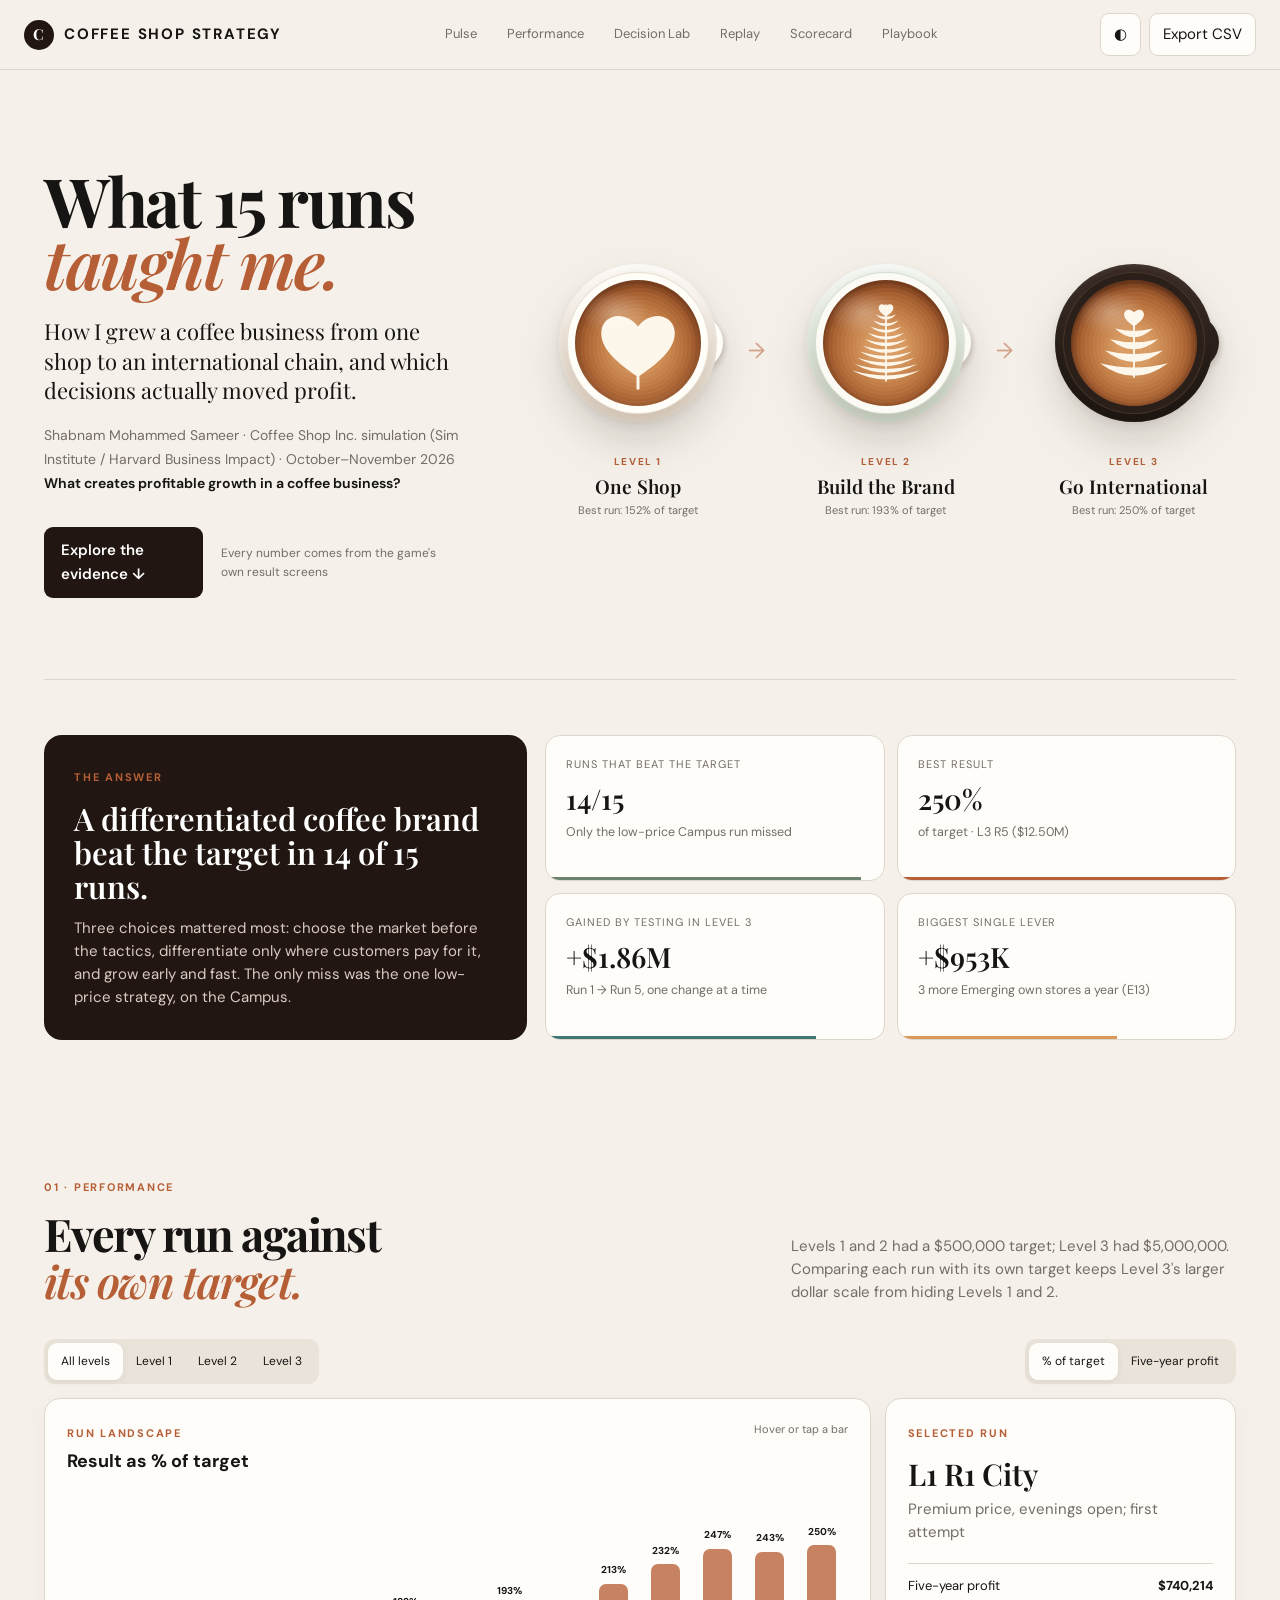
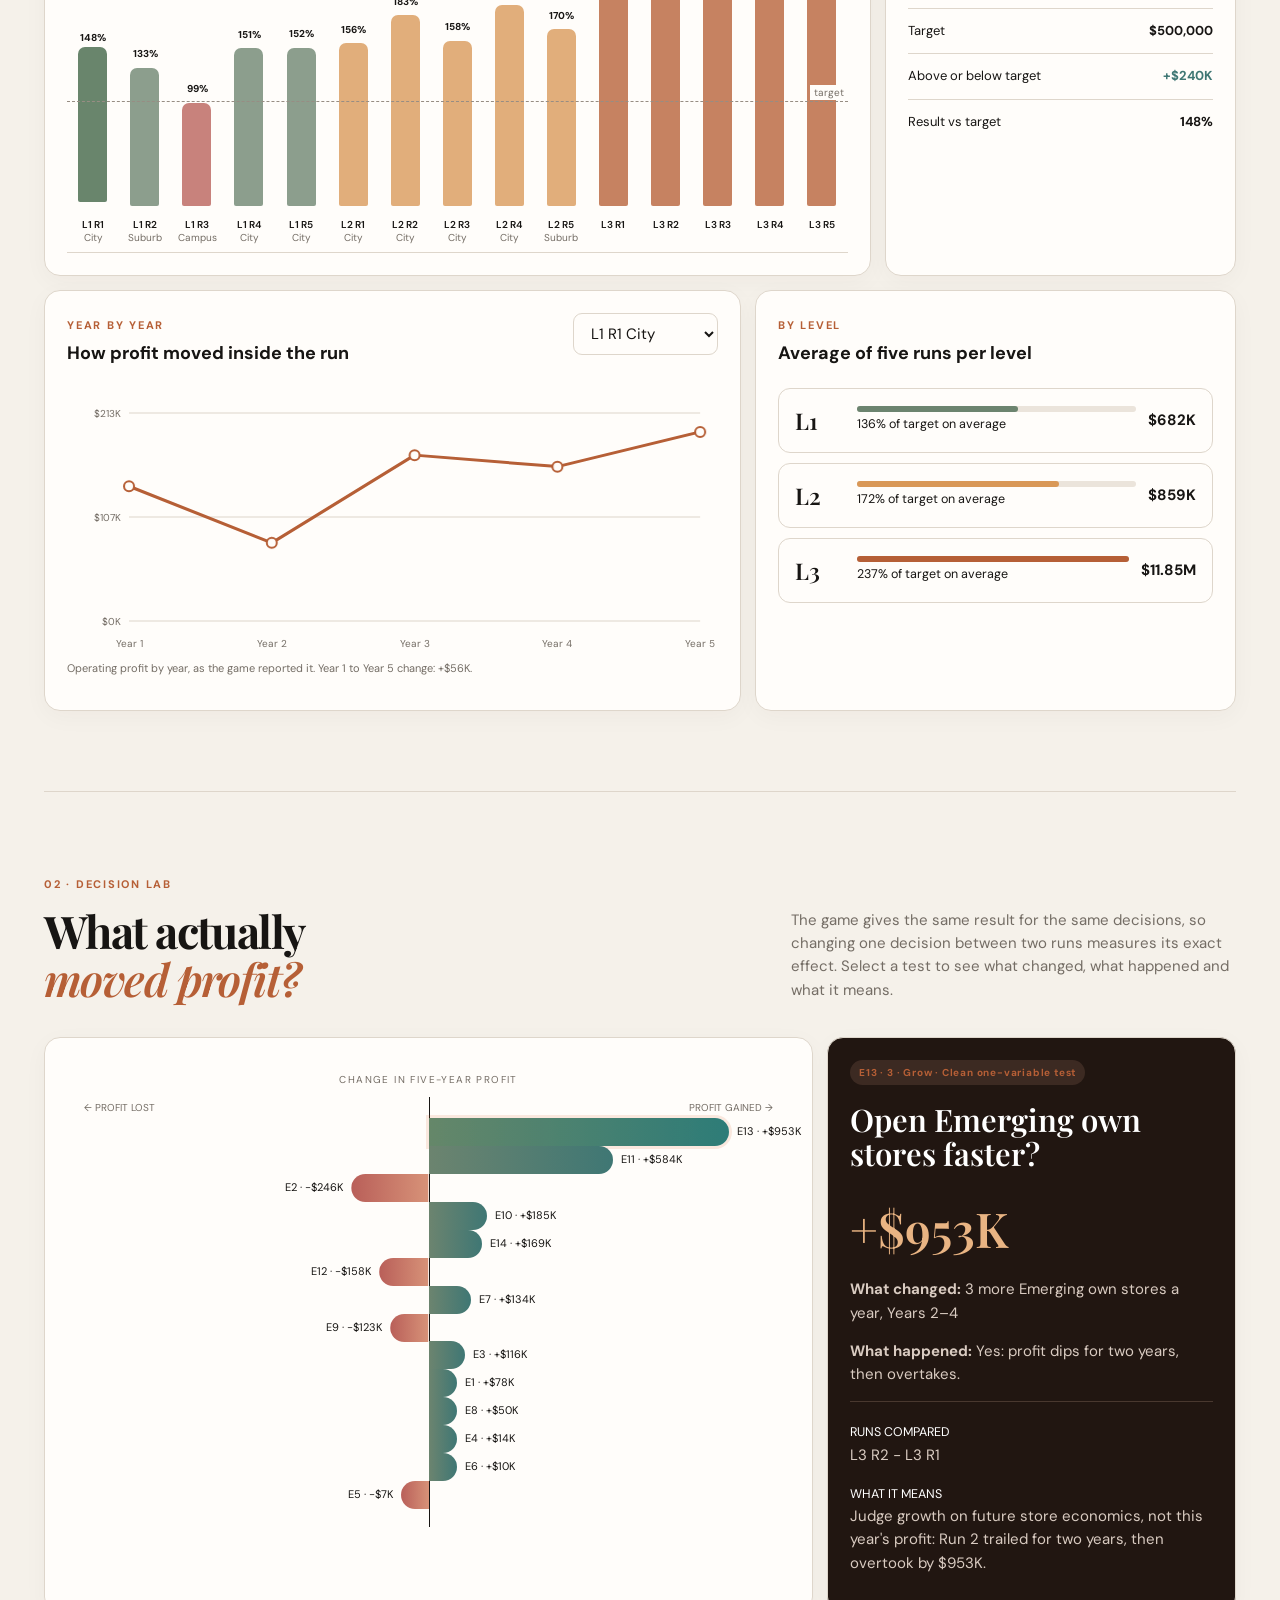
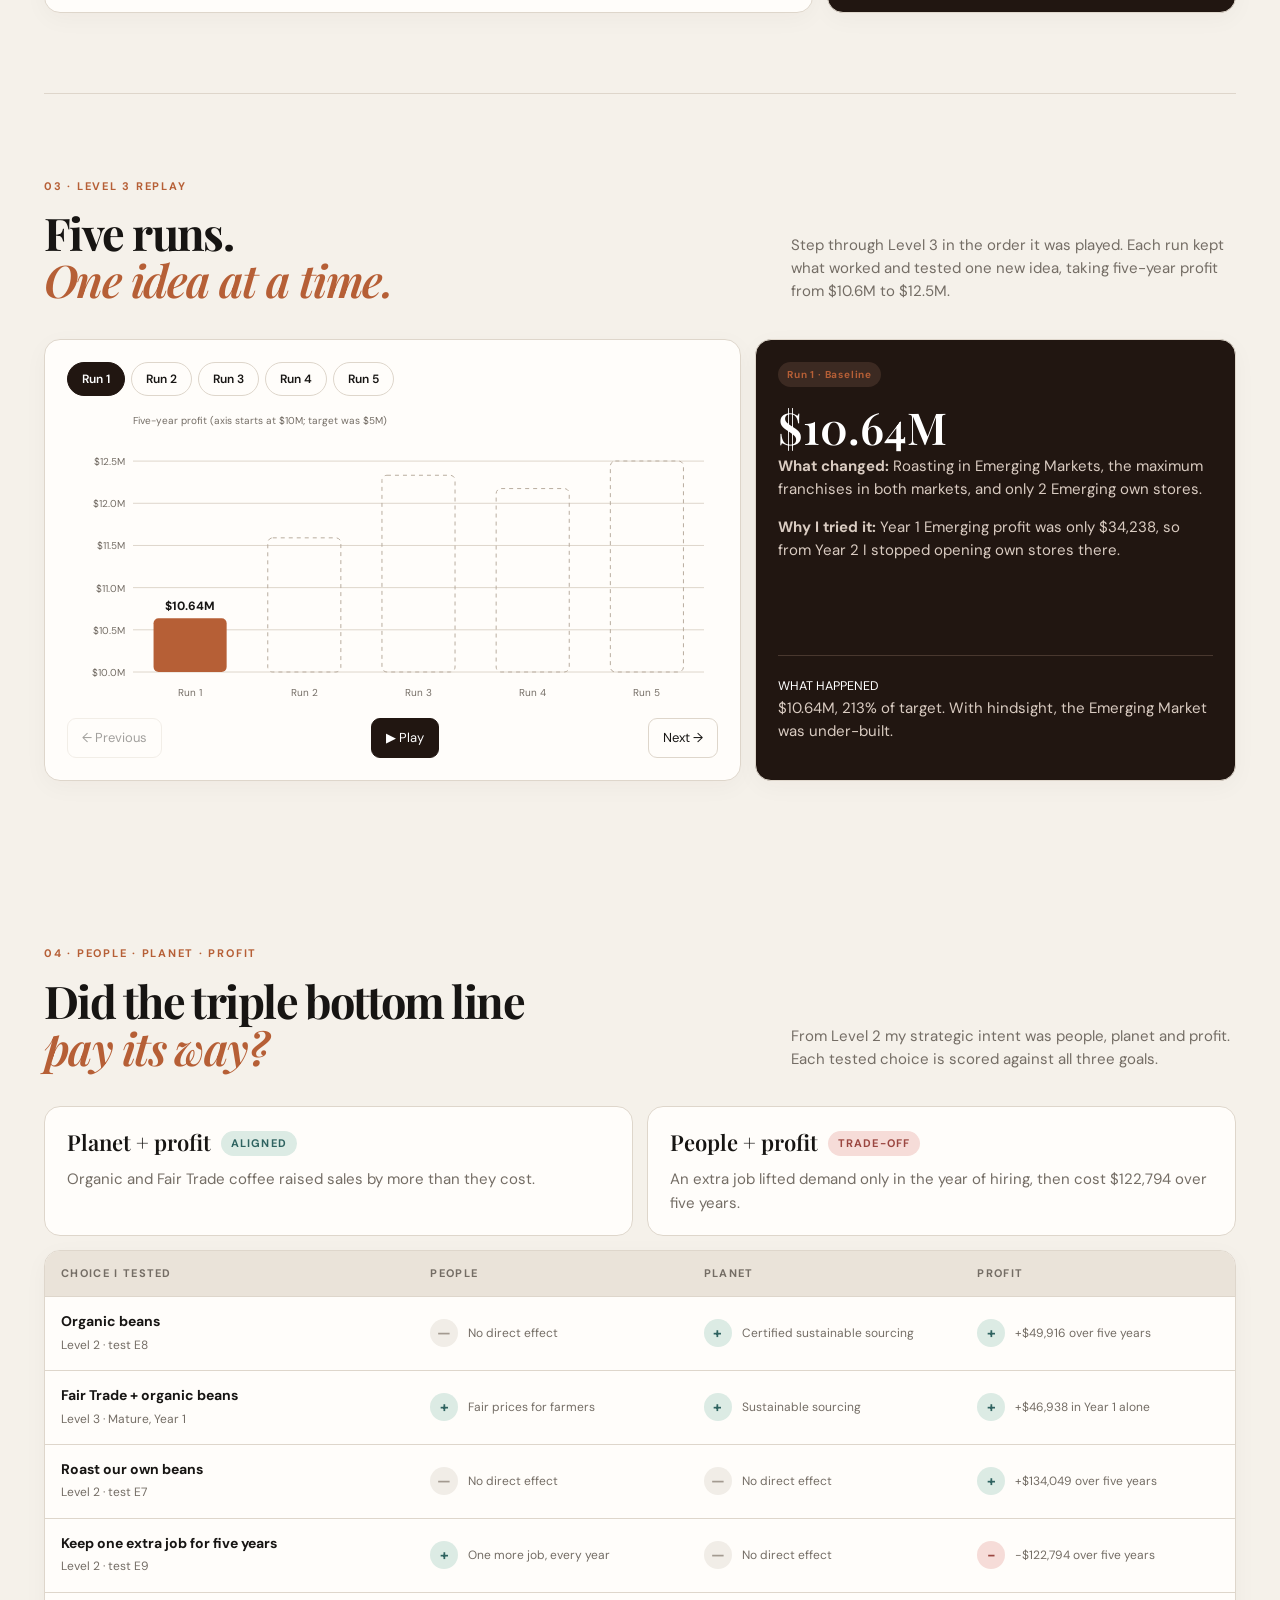
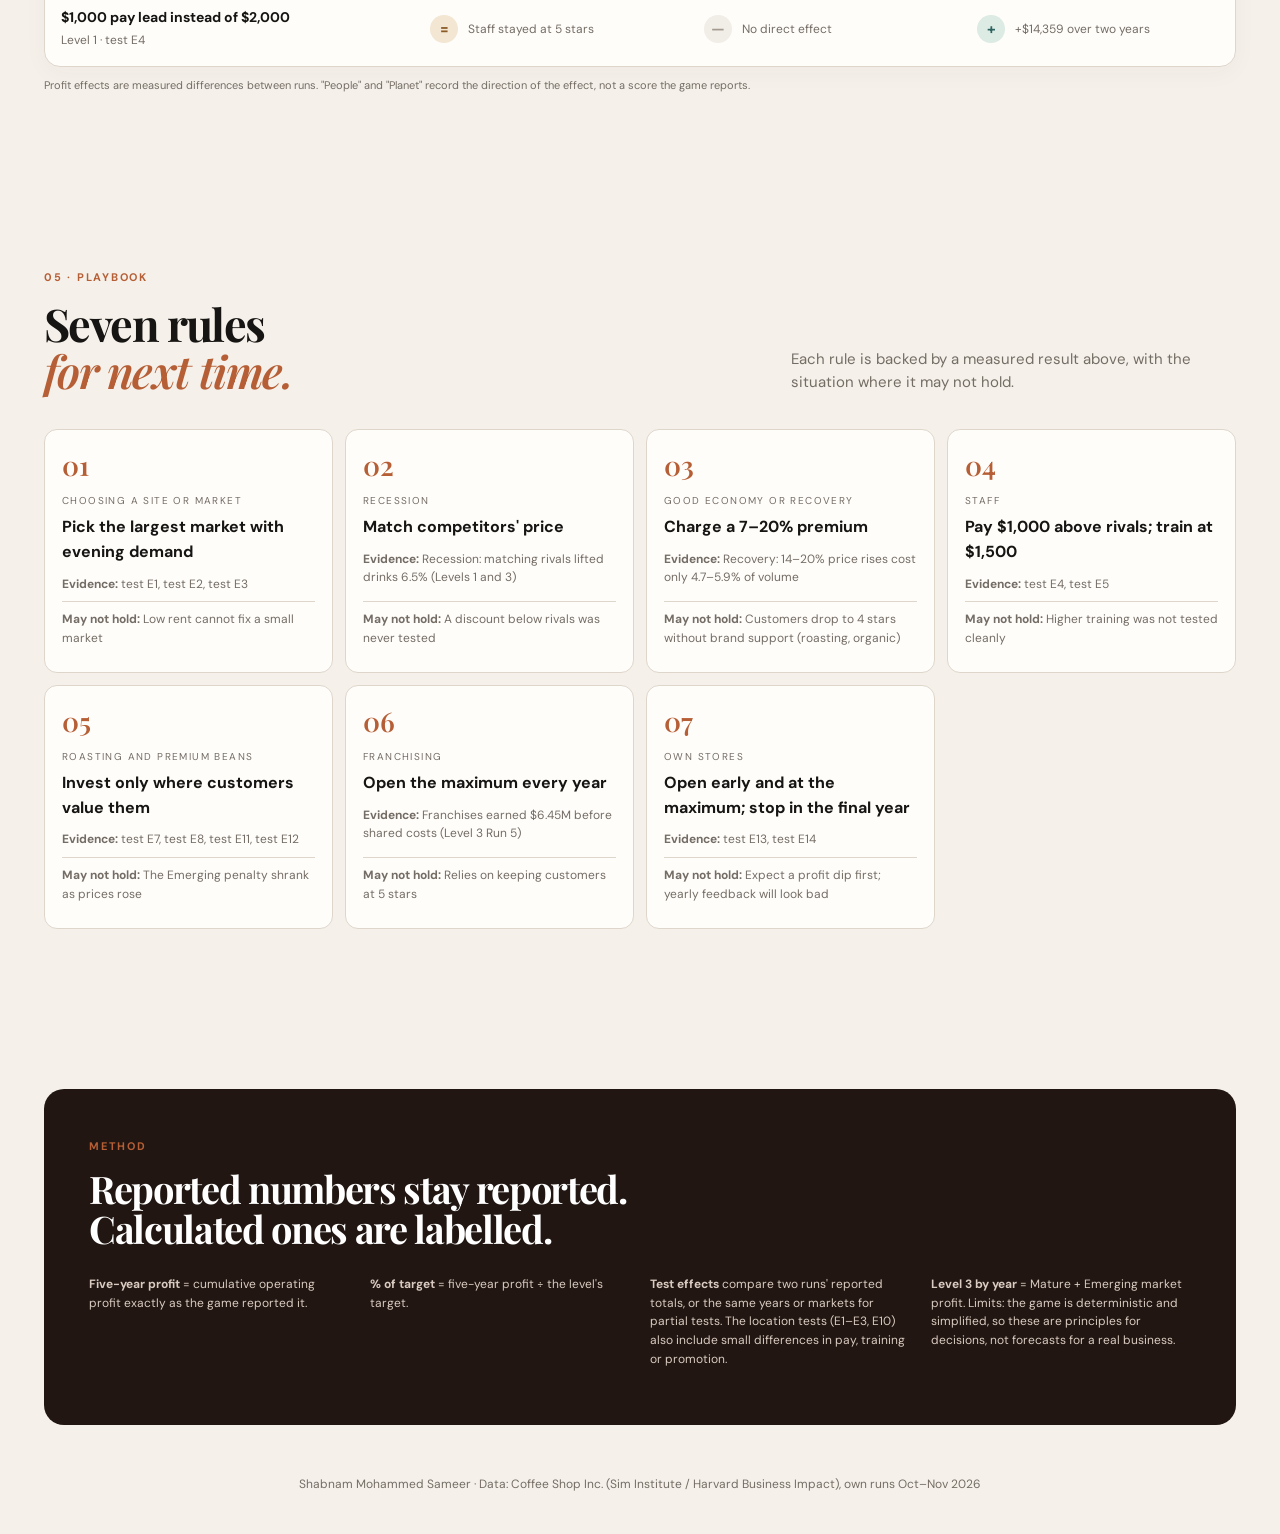
==== commit 18d0e5a7: "Add files via upload" ====
--- a/index.html
+++ b/index.html
@@ -1,6 +1,6 @@
-<!doctype html><html lang="en"><head><meta charset="utf-8"><meta name="viewport" content="width=device-width,initial-scale=1"><meta name="description" content="What 15 Coffee Shop Inc. simulation runs taught me about growing a coffee business: results, controlled experiments, a Level 3 replay and a people-planet-profit scorecard. OPMM6023 Strategic Management, UUM."><title>What 15 Runs Taught Me · Coffee Shop Strategy</title><link rel="stylesheet" href="styles.css"></head><body>
-<header class="nav"><a class="brand" href="#pulse"><span>C</span>COFFEE SHOP STRATEGY</a><nav><a href="#pulse">Pulse</a><a href="#performance">Performance</a><a href="#lab">Decision Lab</a><a href="#replay">Replay</a><a href="#scorecard">Scorecard</a><a href="#playbook">Playbook</a></nav><div class="actions"><button id="theme" aria-label="Toggle dark mode">◐</button><button id="export">Export CSV</button></div></header>
-<main><section class="hero" id="pulse"><div class="hero-text"><div class="overline">OPMM6023 STRATEGIC MANAGEMENT · UUM · INDIVIDUAL ASSIGNMENT 4</div><h1>What 15 runs<br><em>taught me.</em></h1><p class="hero-deck">How I grew a coffee business from one shop to an international chain, and which decisions actually moved profit.</p><p class="hero-question">Shabnam Mohammed Sameer · Coffee Shop Inc. simulation (Sim Institute / Harvard Business Impact) · October–November 2026<br><b>What creates profitable growth in a coffee business?</b></p><div class="hero-actions"><a class="primary" href="#performance">Explore the evidence ↓</a><span>Every number comes from the game's own result screens</span></div></div><div class="cup-journey" aria-label="The three levels of the simulation"><div class="cup-stage"><div class="cup-scene cup-one"><div class="saucer"></div><div class="latte"><div class="foam heart"></div></div><div class="handle"></div></div><div class="cup-copy"><b>LEVEL 1</b><strong>One Shop</strong><span>Best run: 152% of target</span></div></div><div class="journey-arrow" aria-hidden="true">→</div><div class="cup-stage"><div class="cup-scene cup-two"><div class="saucer"></div><div class="latte"><div class="foam rosetta"><i></i><i></i><i></i></div></div><div class="handle"></div></div><div class="cup-copy"><b>LEVEL 2</b><strong>Build the Brand</strong><span>Best run: 193% of target</span></div></div><div class="journey-arrow" aria-hidden="true">→</div><div class="cup-stage"><div class="cup-scene cup-three"><div class="saucer"></div><div class="latte"><div class="foam tulip"><i></i><i></i><i></i></div></div><div class="handle"></div></div><div class="cup-copy"><b>LEVEL 3</b><strong>Go International</strong><span>Best run: 250% of target</span></div></div></div></section>
+<!doctype html><html lang="en"><head><meta charset="utf-8"><meta name="viewport" content="width=device-width,initial-scale=1"><meta name="description" content="What 15 Coffee Shop Inc. simulation runs taught me about growing a coffee business: results, controlled experiments, a Level 3 replay and a people-planet-profit scorecard."><title>What 15 Runs Taught Me · Coffee Shop Strategy</title><link rel="stylesheet" href="styles.css"></head><body>
+<svg width="0" height="0" style="position:absolute" aria-hidden="true"><defs><filter id="soft" x="-5%" y="-5%" width="110%" height="110%"><feGaussianBlur stdDeviation="0.45"/></filter></defs></svg><header class="nav"><a class="brand" href="#pulse"><span>C</span>COFFEE SHOP STRATEGY</a><nav><a href="#pulse">Pulse</a><a href="#performance">Performance</a><a href="#lab">Decision Lab</a><a href="#replay">Replay</a><a href="#scorecard">Scorecard</a><a href="#playbook">Playbook</a></nav><div class="actions"><button id="theme" aria-label="Toggle dark mode">◐</button><button id="export">Export CSV</button></div></header>
+<main><section class="hero" id="pulse"><div class="hero-text"><h1>What 15 runs<br><em>taught me.</em></h1><p class="hero-deck">How I grew a coffee business from one shop to an international chain, and which decisions actually moved profit.</p><p class="hero-question">Shabnam Mohammed Sameer · Coffee Shop Inc. simulation (Sim Institute / Harvard Business Impact) · October–November 2026<br><b>What creates profitable growth in a coffee business?</b></p><div class="hero-actions"><a class="primary" href="#performance">Explore the evidence ↓</a><span>Every number comes from the game's own result screens</span></div></div><div class="cup-journey" aria-label="The three levels of the simulation"><div class="cup-stage"><div class="cup-scene cup-one"><div class="steam" aria-hidden="true"><i></i><i></i><i></i></div><div class="saucer"></div><div class="latte"><svg class="art" viewBox="0 0 100 100" aria-hidden="true"><g filter="url(#soft)"><path d="M50 77 C34 66 19 54 21 40 C23 27 40 24 50 37 C60 24 77 27 79 40 C81 54 66 66 50 77 Z" fill="#fdf6ea"/><path d="M50 77 L50 86" stroke="#fdf6ea" stroke-width="2.4" stroke-linecap="round"/></g></svg><span class="gloss"></span></div><div class="handle"></div></div><div class="cup-copy"><b>LEVEL 1</b><strong>One Shop</strong><span>Best run: 152% of target</span></div></div><div class="journey-arrow" aria-hidden="true">→</div><div class="cup-stage"><div class="cup-scene cup-two"><div class="steam" aria-hidden="true"><i></i><i></i><i></i></div><div class="saucer"></div><div class="latte"><svg class="art" viewBox="0 0 100 100" aria-hidden="true"><g filter="url(#soft)"><path d="M23.0 71.6 Q50 86.4 77.0 71.6 Q50 79.8 23.0 71.6 Z" fill="#fdf6ea"/><path d="M25.1 66.7 Q50 80.7 74.9 66.7 Q50 74.4 25.1 66.7 Z" fill="#fdf6ea"/><path d="M27.2 61.8 Q50 75.0 72.8 61.8 Q50 69.0 27.2 61.8 Z" fill="#fdf6ea"/><path d="M29.3 56.8 Q50 69.4 70.7 56.8 Q50 63.6 29.3 56.8 Z" fill="#fdf6ea"/><path d="M31.4 51.9 Q50 63.7 68.6 51.9 Q50 58.2 31.4 51.9 Z" fill="#fdf6ea"/><path d="M33.5 47.0 Q50 58.0 66.5 47.0 Q50 52.8 33.5 47.0 Z" fill="#fdf6ea"/><path d="M35.6 42.1 Q50 52.3 64.4 42.1 Q50 47.4 35.6 42.1 Z" fill="#fdf6ea"/><path d="M37.7 37.2 Q50 46.6 62.3 37.2 Q50 42.0 37.7 37.2 Z" fill="#fdf6ea"/><path d="M39.8 32.2 Q50 41.0 60.2 32.2 Q50 36.6 39.8 32.2 Z" fill="#fdf6ea"/><path d="M41.9 27.3 Q50 35.3 58.1 27.3 Q50 31.2 41.9 27.3 Z" fill="#fdf6ea"/><path transform="translate(40.00 13.60) scale(0.2)" d="M50 77 C34 66 19 54 21 40 C23 27 40 24 50 37 C60 24 77 27 79 40 C81 54 66 66 50 77 Z" fill="#fdf6ea"/><path d="M50 20 L50 80" stroke="#fdf6ea" stroke-width="1.4" stroke-linecap="round"/></g></svg><span class="gloss"></span></div><div class="handle"></div></div><div class="cup-copy"><b>LEVEL 2</b><strong>Build the Brand</strong><span>Best run: 193% of target</span></div></div><div class="journey-arrow" aria-hidden="true">→</div><div class="cup-stage"><div class="cup-scene cup-three"><div class="steam" aria-hidden="true"><i></i><i></i><i></i></div><div class="saucer"></div><div class="latte"><svg class="art" viewBox="0 0 100 100" aria-hidden="true"><g filter="url(#soft)"><path d="M23.0 66.0 Q50 86.0 77.0 66.0 Q50 72.8 23.0 66.0 Z" fill="#fdf6ea"/><path d="M27.0 56.0 Q50 74.0 73.0 56.0 Q50 61.8 27.0 56.0 Z" fill="#fdf6ea"/><path d="M31.0 47.0 Q50 63.0 69.0 47.0 Q50 51.8 31.0 47.0 Z" fill="#fdf6ea"/><path d="M35.0 38.5 Q50 52.5 65.0 38.5 Q50 42.3 35.0 38.5 Z" fill="#fdf6ea"/><path transform="translate(36.50 15.96) scale(0.27)" d="M50 77 C34 66 19 54 21 40 C23 27 40 24 50 37 C60 24 77 27 79 40 C81 54 66 66 50 77 Z" fill="#fdf6ea"/><path d="M50 26 L50 77" stroke="#fdf6ea" stroke-width="1.5" stroke-linecap="round"/></g></svg><span class="gloss"></span></div><div class="handle"></div></div><div class="cup-copy"><b>LEVEL 3</b><strong>Go International</strong><span>Best run: 250% of target</span></div></div></div></section>
 <section class="pulse-grid reveal"><article class="signal"><span>THE ANSWER</span><h2 id="signalTitle">A differentiated coffee brand beat the target in 14 of 15 runs.</h2><p id="signalText">Three choices mattered most: choose the market before the tactics, differentiate only where customers pay for it, and grow early and fast. The only miss was the one low-price strategy, on the Campus.</p></article><div id="kpis" class="kpis"></div></section>
 <section class="section" id="performance"><div class="section-title reveal"><div><span>01 · PERFORMANCE</span><h2>Every run against<br><em>its own target.</em></h2></div><p>Levels 1 and 2 had a $500,000 target; Level 3 had $5,000,000. Comparing each run with its own target keeps Level 3's larger dollar scale from hiding Levels 1 and 2.</p></div>
 <div class="controlbar reveal"><div class="tabs" id="levelTabs"><button class="active" data-level="ALL">All levels</button><button data-level="L1">Level 1</button><button data-level="L2">Level 2</button><button data-level="L3">Level 3</button></div><div class="metric-toggle"><button class="active" data-metric="multiple">% of target</button><button data-metric="total">Five-year profit</button></div></div>
@@ -13,5 +13,5 @@
 <div class="score-wrap reveal"><div class="score-verdict"><div><b>Planet + profit</b><span class="v pos">Aligned</span><p>Organic and Fair Trade coffee raised sales by more than they cost.</p></div><div><b>People + profit</b><span class="v neg">Trade-off</span><p>An extra job lifted demand only in the year of hiring, then cost $122,794 over five years.</p></div></div><div class="score-table card" id="scoreTable" role="table" aria-label="People, planet and profit scorecard"></div><p class="note">Profit effects are measured differences between runs. "People" and "Planet" record the direction of the effect, not a score the game reports.</p></div></section>
 <section class="section" id="playbook"><div class="section-title reveal"><div><span>05 · PLAYBOOK</span><h2>Seven rules<br><em>for next time.</em></h2></div><p>Each rule is backed by a measured result above, with the situation where it may not hold.</p></div><div id="rules" class="rules reveal"></div></section>
 <section class="method reveal"><span>METHOD</span><h2>Reported numbers stay reported.<br>Calculated ones are labelled.</h2><div><p><b>Five-year profit</b> = cumulative operating profit exactly as the game reported it.</p><p><b>% of target</b> = five-year profit ÷ the level's target.</p><p><b>Test effects</b> compare two runs' reported totals, or the same years or markets for partial tests. The location tests (E1–E3, E10) also include small differences in pay, training or promotion.</p><p><b>Level 3 by year</b> = Mature + Emerging market profit. Limits: the game is deterministic and simplified, so these are principles for decisions, not forecasts for a real business.</p></div></section></main>
-<footer class="foot">Shabnam Mohammed Sameer · OPMM6023 Strategic Management, Universiti Utara Malaysia · Data: Coffee Shop Inc. (Sim Institute / Harvard Business Impact), own runs Oct–Nov 2026</footer>
+<footer class="foot">Shabnam Mohammed Sameer · Data: Coffee Shop Inc. (Sim Institute / Harvard Business Impact), own runs Oct–Nov 2026</footer>
 <div id="tip" class="tip" hidden></div><script src="app.js"></script></body></html>
--- a/styles.css
+++ b/styles.css
@@ -88,3 +88,30 @@
 .performance-grid>*,.lab-grid>*,.replay-grid>*,.pulse-grid>*{min-width:0}
 .method h2{margin-bottom:26px}
 @media(max-width:620px){.impact{width:calc(var(--w) * .62)}.impact span{font-size:10px}}
+
+/* ===== Latte art v2: vector art, richer crema, porcelain, steam ===== */
+.cup-scene{filter:drop-shadow(0 22px 22px rgba(49,35,24,.16)) drop-shadow(0 4px 4px rgba(49,35,24,.08))}
+.saucer{background:radial-gradient(circle at 50% 42%,#fbf7f1 0 54%,#efe6da 62%,#e2d6c6 78%,#d6c7b4 100%);border:0;box-shadow:inset 0 -6px 12px rgba(80,55,35,.10),inset 0 3px 6px rgba(255,255,255,.7)}
+.latte{border:0;background:
+ repeating-radial-gradient(circle at 50% 52%,rgba(255,255,255,.035) 0 1.5px,transparent 1.5px 4px),
+ radial-gradient(circle at 50% 54%,#d99b62 0 18%,#c07a43 42%,#9b5428 66%,#7a3a1b 84%,#5e2a13 100%);
+ box-shadow:0 0 0 7px #fffdf8,0 0 0 8px #e9dfd2,0 3px 8px 7px rgba(70,40,20,.18),inset 0 3px 10px rgba(40,15,5,.45),inset 0 -2px 6px rgba(255,220,180,.15)}
+.latte .art{position:absolute;inset:0;width:100%;height:100%;animation:artin 1.2s ease both}
+.cup-two .latte .art{animation-delay:.15s}.cup-three .latte .art{animation-delay:.3s}
+@keyframes artin{from{opacity:0;transform:scale(.92)}}
+.gloss{position:absolute;inset:0;border-radius:50%;background:radial-gradient(ellipse 38% 26% at 32% 26%,rgba(255,255,255,.28),transparent 70%);pointer-events:none}
+.handle{border-color:#fffdf8;box-shadow:2px 3px 5px rgba(60,35,20,.15)}
+.cup-two .saucer{background:radial-gradient(circle at 50% 42%,#eef3ec 0 54%,#dbe5d8 64%,#c6d4c2 82%,#b6c6b1 100%)}
+.cup-two .latte{box-shadow:0 0 0 7px #fbfaf4,0 0 0 8px #d5dfd2,0 3px 8px 7px rgba(70,40,20,.18),inset 0 3px 10px rgba(40,15,5,.45)}
+.cup-two .handle{border-color:#fbfaf4}
+.cup-three .saucer{background:radial-gradient(circle at 50% 42%,#3a2c24 0 54%,#2c211b 66%,#21180f 100%);box-shadow:inset 0 -6px 12px rgba(0,0,0,.35),inset 0 2px 5px rgba(255,255,255,.08)}
+.cup-three .latte{box-shadow:0 0 0 7px #2b1f19,0 0 0 8px #463529,0 3px 8px 7px rgba(0,0,0,.28),inset 0 3px 10px rgba(20,8,2,.55)}
+.cup-three .handle{border-color:#2b1f19}
+.steam{position:absolute;left:50%;top:-34px;width:60px;height:60px;transform:translateX(-50%);pointer-events:none;z-index:2}
+.steam i{position:absolute;bottom:0;width:10px;height:44px;border-left:2.5px solid rgba(160,130,105,.32);border-radius:50%;filter:blur(1.4px);opacity:0;animation:wisp 3.6s ease-in-out infinite}
+.steam i:nth-child(1){left:14px}.steam i:nth-child(2){left:26px;animation-delay:1.2s}.steam i:nth-child(3){left:38px;animation-delay:2.4s}
+@keyframes wisp{0%{opacity:0;transform:translateY(14px) scaleY(.6)}35%{opacity:.9}100%{opacity:0;transform:translateY(-22px) translateX(6px) scaleY(1.15)}}
+.dark .steam i{border-color:rgba(240,225,205,.22)}
+.cup-stage:hover .latte .art{transform:rotate(-6deg);transition:transform .6s cubic-bezier(.2,.8,.2,1)}
+@media(max-width:620px){.latte{box-shadow:0 0 0 4px #fffdf8,0 0 0 5px #e9dfd2,inset 0 2px 6px rgba(40,15,5,.45)}.cup-two .latte{box-shadow:0 0 0 4px #fbfaf4,0 0 0 5px #d5dfd2,inset 0 2px 6px rgba(40,15,5,.45)}.cup-three .latte{box-shadow:0 0 0 4px #2b1f19,0 0 0 5px #463529,inset 0 2px 6px rgba(20,8,2,.55)}.steam{top:-22px;transform:translateX(-50%) scale(.6)}}
+@media(prefers-reduced-motion:reduce){.steam i{opacity:.5;animation:none}}
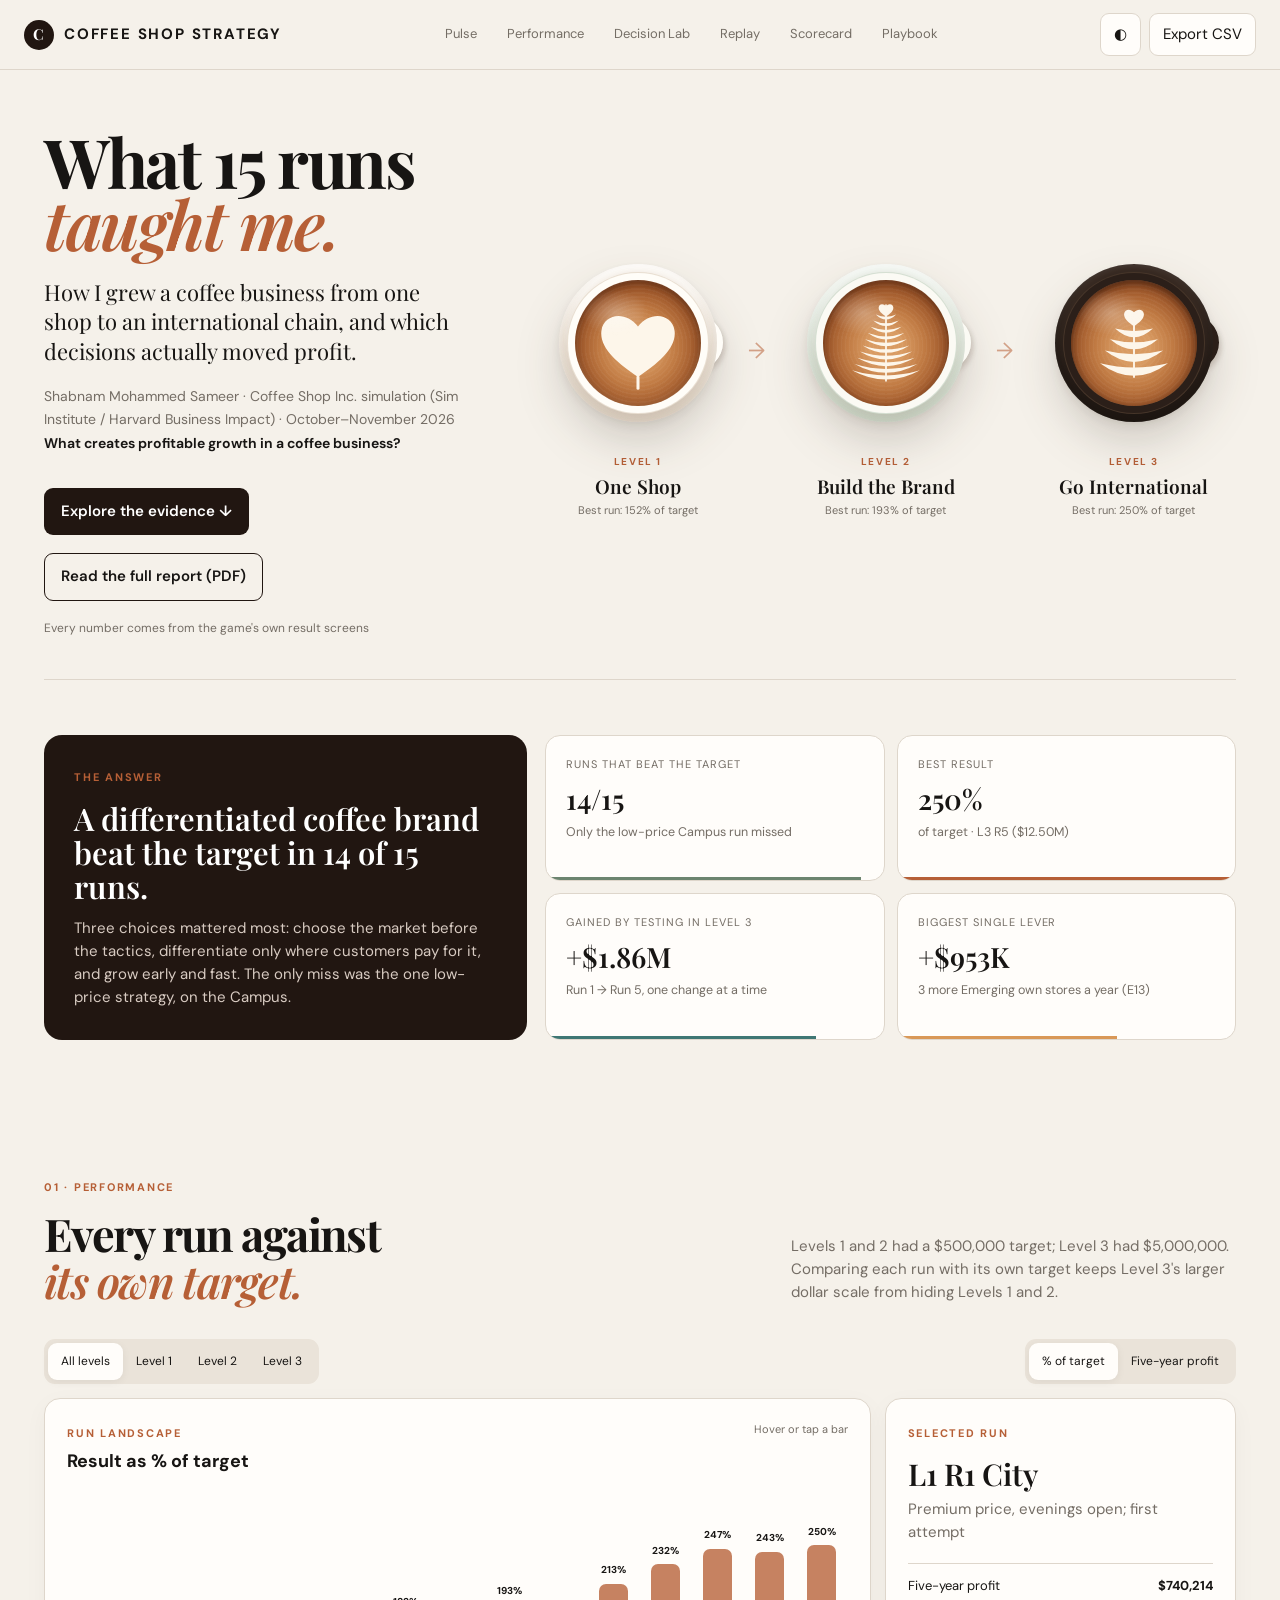
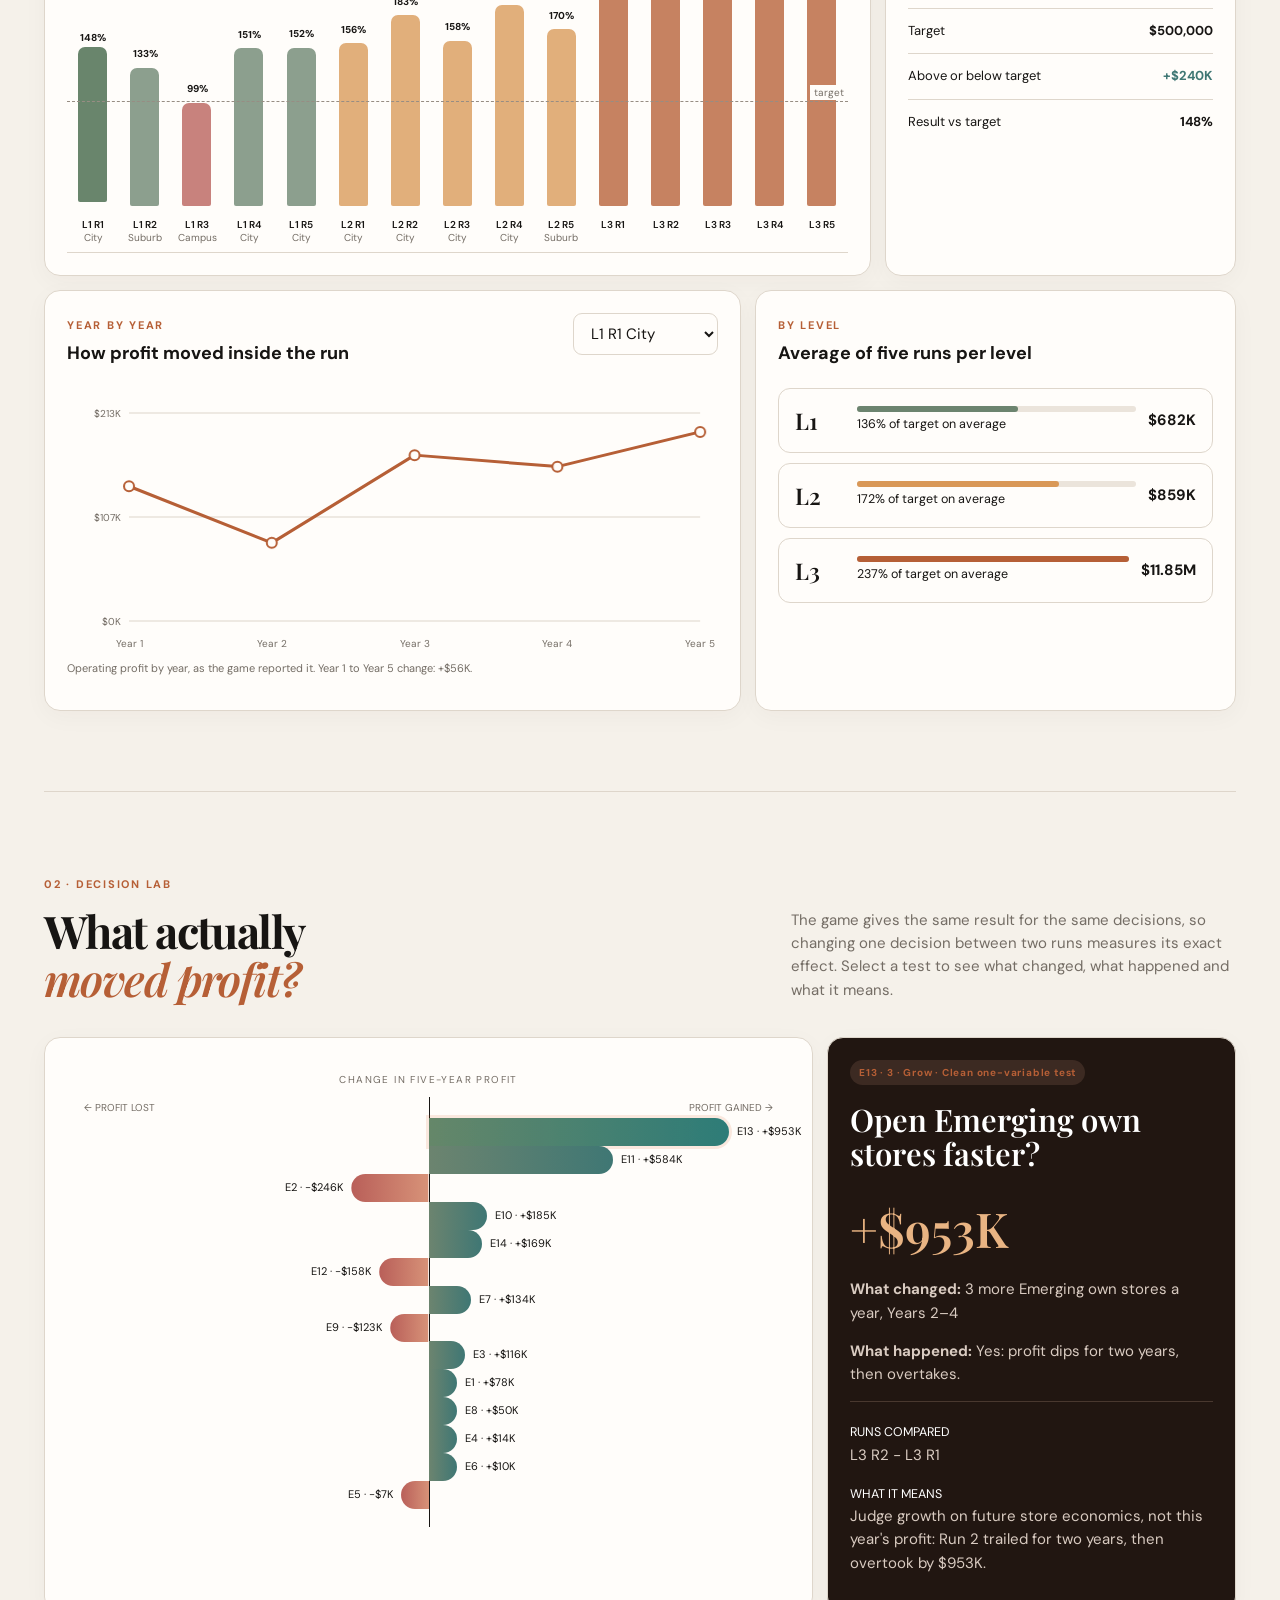
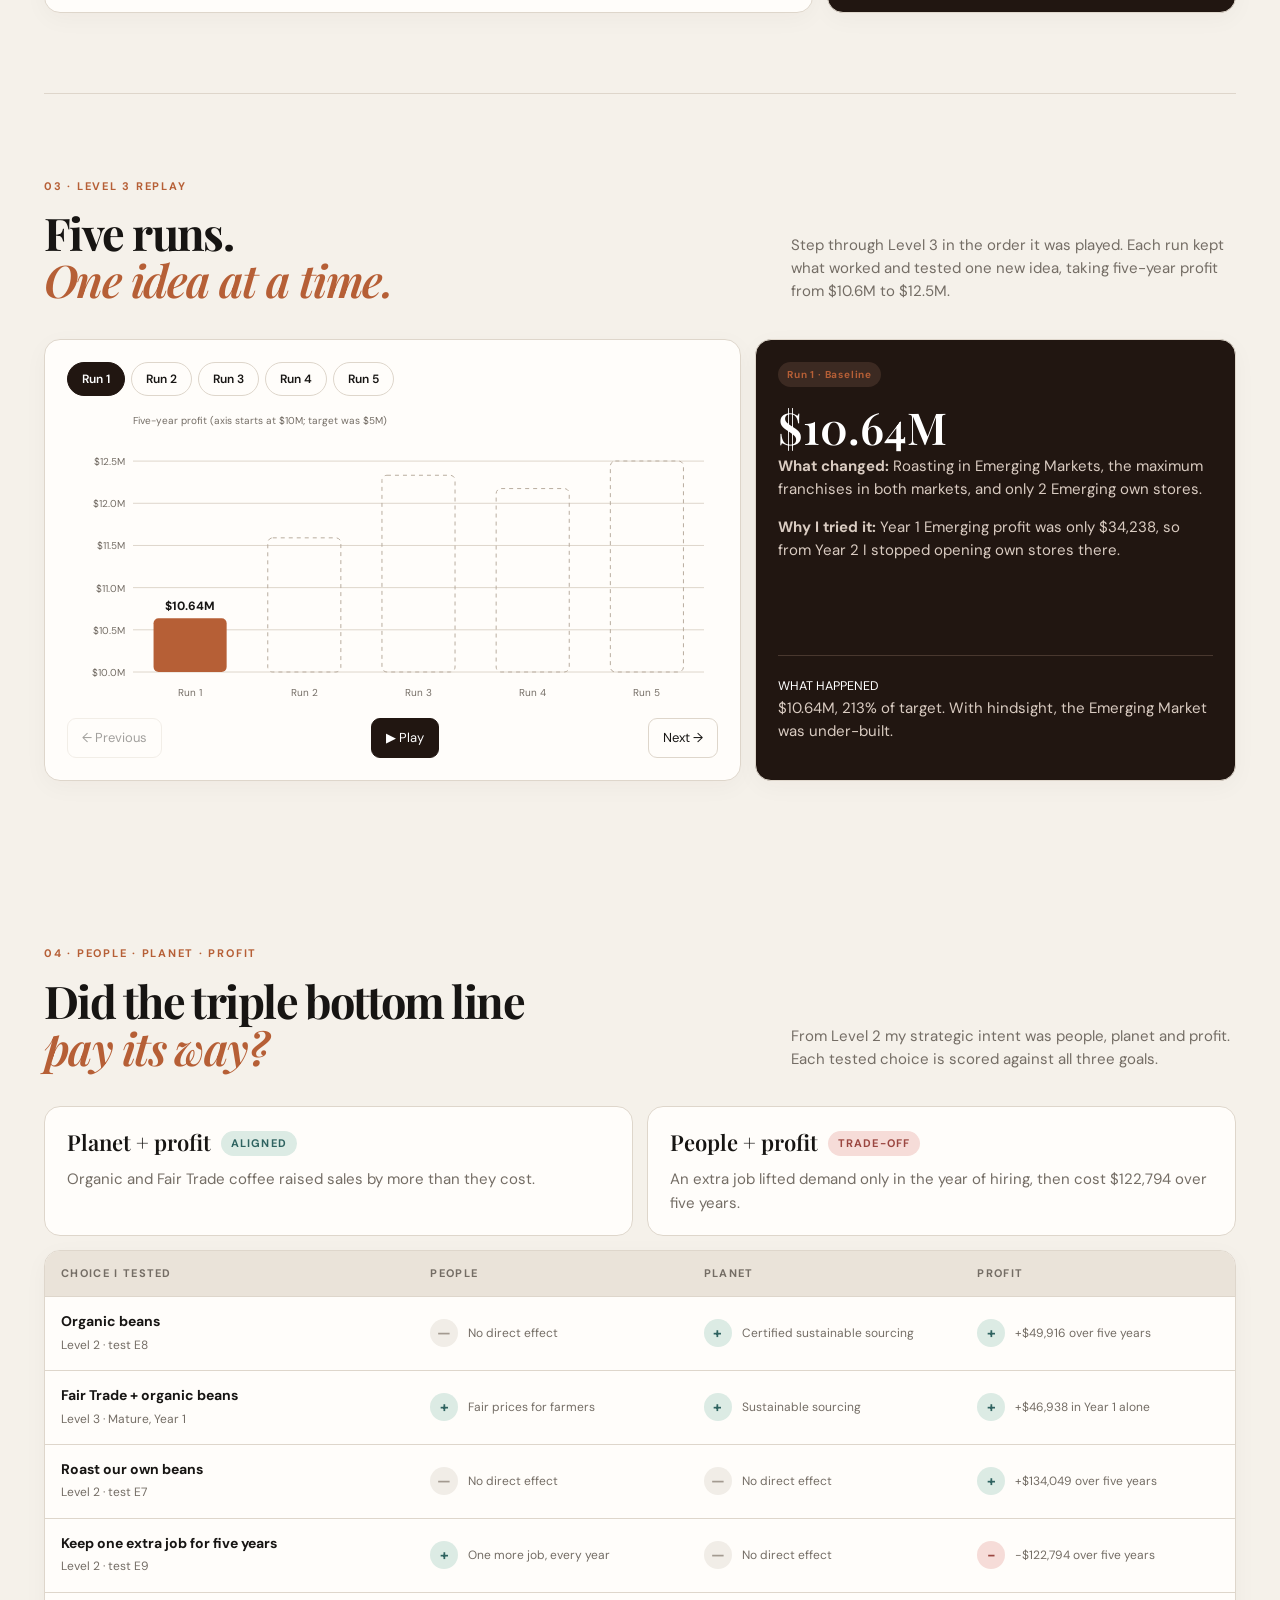
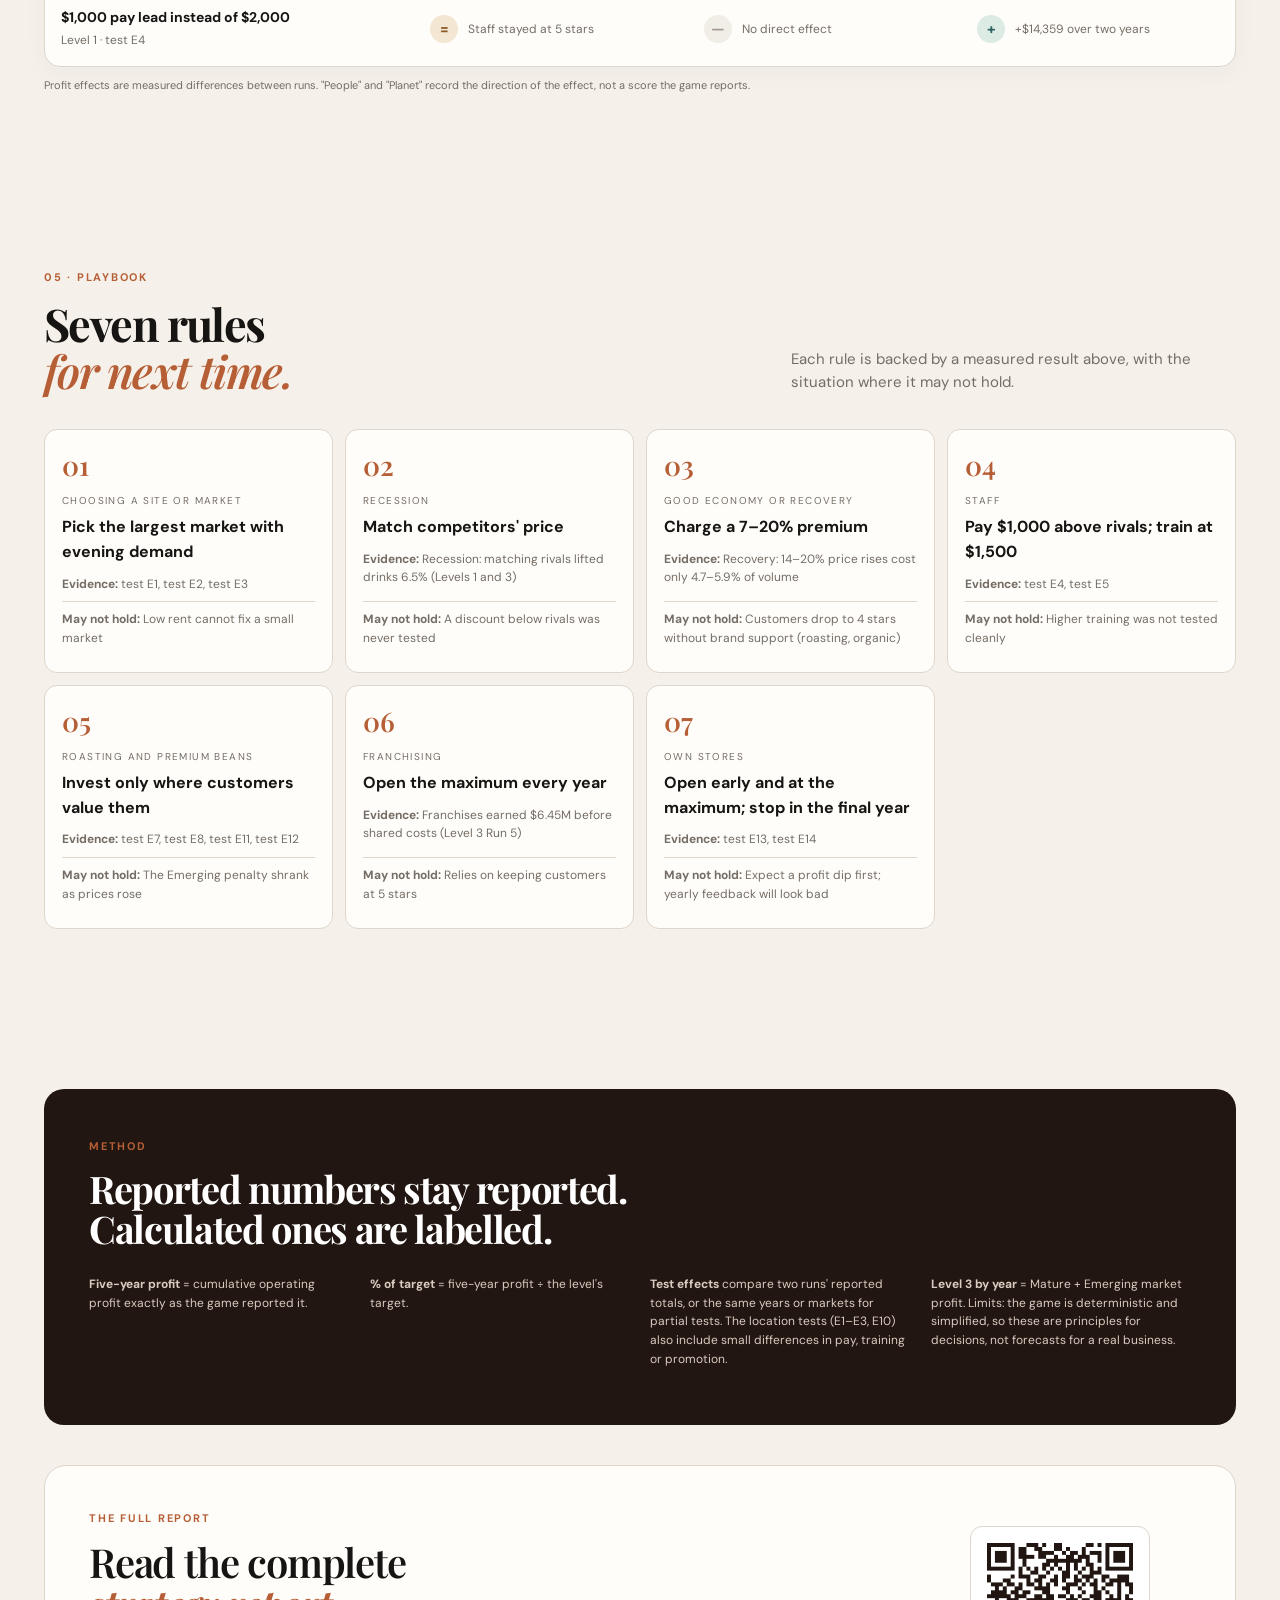
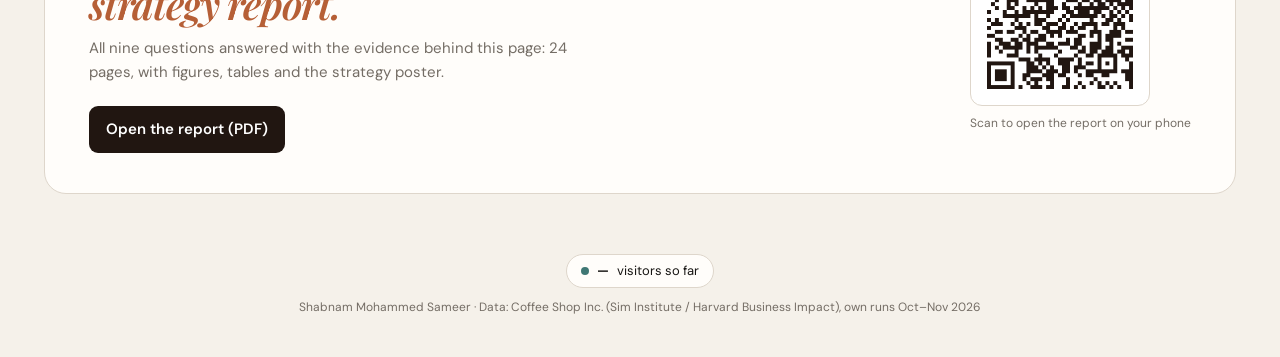
==== commit 1f04e07b: "Add files via upload" ====
--- a/index.html
+++ b/index.html
@@ -1,6 +1,6 @@
-<!doctype html><html lang="en"><head><meta charset="utf-8"><meta name="viewport" content="width=device-width,initial-scale=1"><meta name="description" content="What 15 Coffee Shop Inc. simulation runs taught me about growing a coffee business: results, controlled experiments, a Level 3 replay and a people-planet-profit scorecard."><title>What 15 Runs Taught Me · Coffee Shop Strategy</title><link rel="stylesheet" href="styles.css"></head><body>
+<!doctype html><html lang="en"><head><meta charset="utf-8"><meta name="viewport" content="width=device-width,initial-scale=1"><meta name="description" content="What 15 Coffee Shop Inc. simulation runs taught me about growing a coffee business: results, controlled experiments, a Level 3 replay and a people-planet-profit scorecard."><title>What 15 Runs Taught Me · Coffee Shop Strategy</title><link rel="stylesheet" href="styles.css"><script data-goatcounter="https://shabcoffee.goatcounter.com/count" async src="//gc.zgo.at/count.js"></script></head><body>
 <svg width="0" height="0" style="position:absolute" aria-hidden="true"><defs><filter id="soft" x="-5%" y="-5%" width="110%" height="110%"><feGaussianBlur stdDeviation="0.45"/></filter></defs></svg><header class="nav"><a class="brand" href="#pulse"><span>C</span>COFFEE SHOP STRATEGY</a><nav><a href="#pulse">Pulse</a><a href="#performance">Performance</a><a href="#lab">Decision Lab</a><a href="#replay">Replay</a><a href="#scorecard">Scorecard</a><a href="#playbook">Playbook</a></nav><div class="actions"><button id="theme" aria-label="Toggle dark mode">◐</button><button id="export">Export CSV</button></div></header>
-<main><section class="hero" id="pulse"><div class="hero-text"><h1>What 15 runs<br><em>taught me.</em></h1><p class="hero-deck">How I grew a coffee business from one shop to an international chain, and which decisions actually moved profit.</p><p class="hero-question">Shabnam Mohammed Sameer · Coffee Shop Inc. simulation (Sim Institute / Harvard Business Impact) · October–November 2026<br><b>What creates profitable growth in a coffee business?</b></p><div class="hero-actions"><a class="primary" href="#performance">Explore the evidence ↓</a><span>Every number comes from the game's own result screens</span></div></div><div class="cup-journey" aria-label="The three levels of the simulation"><div class="cup-stage"><div class="cup-scene cup-one"><div class="steam" aria-hidden="true"><i></i><i></i><i></i></div><div class="saucer"></div><div class="latte"><svg class="art" viewBox="0 0 100 100" aria-hidden="true"><g filter="url(#soft)"><path d="M50 77 C34 66 19 54 21 40 C23 27 40 24 50 37 C60 24 77 27 79 40 C81 54 66 66 50 77 Z" fill="#fdf6ea"/><path d="M50 77 L50 86" stroke="#fdf6ea" stroke-width="2.4" stroke-linecap="round"/></g></svg><span class="gloss"></span></div><div class="handle"></div></div><div class="cup-copy"><b>LEVEL 1</b><strong>One Shop</strong><span>Best run: 152% of target</span></div></div><div class="journey-arrow" aria-hidden="true">→</div><div class="cup-stage"><div class="cup-scene cup-two"><div class="steam" aria-hidden="true"><i></i><i></i><i></i></div><div class="saucer"></div><div class="latte"><svg class="art" viewBox="0 0 100 100" aria-hidden="true"><g filter="url(#soft)"><path d="M23.0 71.6 Q50 86.4 77.0 71.6 Q50 79.8 23.0 71.6 Z" fill="#fdf6ea"/><path d="M25.1 66.7 Q50 80.7 74.9 66.7 Q50 74.4 25.1 66.7 Z" fill="#fdf6ea"/><path d="M27.2 61.8 Q50 75.0 72.8 61.8 Q50 69.0 27.2 61.8 Z" fill="#fdf6ea"/><path d="M29.3 56.8 Q50 69.4 70.7 56.8 Q50 63.6 29.3 56.8 Z" fill="#fdf6ea"/><path d="M31.4 51.9 Q50 63.7 68.6 51.9 Q50 58.2 31.4 51.9 Z" fill="#fdf6ea"/><path d="M33.5 47.0 Q50 58.0 66.5 47.0 Q50 52.8 33.5 47.0 Z" fill="#fdf6ea"/><path d="M35.6 42.1 Q50 52.3 64.4 42.1 Q50 47.4 35.6 42.1 Z" fill="#fdf6ea"/><path d="M37.7 37.2 Q50 46.6 62.3 37.2 Q50 42.0 37.7 37.2 Z" fill="#fdf6ea"/><path d="M39.8 32.2 Q50 41.0 60.2 32.2 Q50 36.6 39.8 32.2 Z" fill="#fdf6ea"/><path d="M41.9 27.3 Q50 35.3 58.1 27.3 Q50 31.2 41.9 27.3 Z" fill="#fdf6ea"/><path transform="translate(40.00 13.60) scale(0.2)" d="M50 77 C34 66 19 54 21 40 C23 27 40 24 50 37 C60 24 77 27 79 40 C81 54 66 66 50 77 Z" fill="#fdf6ea"/><path d="M50 20 L50 80" stroke="#fdf6ea" stroke-width="1.4" stroke-linecap="round"/></g></svg><span class="gloss"></span></div><div class="handle"></div></div><div class="cup-copy"><b>LEVEL 2</b><strong>Build the Brand</strong><span>Best run: 193% of target</span></div></div><div class="journey-arrow" aria-hidden="true">→</div><div class="cup-stage"><div class="cup-scene cup-three"><div class="steam" aria-hidden="true"><i></i><i></i><i></i></div><div class="saucer"></div><div class="latte"><svg class="art" viewBox="0 0 100 100" aria-hidden="true"><g filter="url(#soft)"><path d="M23.0 66.0 Q50 86.0 77.0 66.0 Q50 72.8 23.0 66.0 Z" fill="#fdf6ea"/><path d="M27.0 56.0 Q50 74.0 73.0 56.0 Q50 61.8 27.0 56.0 Z" fill="#fdf6ea"/><path d="M31.0 47.0 Q50 63.0 69.0 47.0 Q50 51.8 31.0 47.0 Z" fill="#fdf6ea"/><path d="M35.0 38.5 Q50 52.5 65.0 38.5 Q50 42.3 35.0 38.5 Z" fill="#fdf6ea"/><path transform="translate(36.50 15.96) scale(0.27)" d="M50 77 C34 66 19 54 21 40 C23 27 40 24 50 37 C60 24 77 27 79 40 C81 54 66 66 50 77 Z" fill="#fdf6ea"/><path d="M50 26 L50 77" stroke="#fdf6ea" stroke-width="1.5" stroke-linecap="round"/></g></svg><span class="gloss"></span></div><div class="handle"></div></div><div class="cup-copy"><b>LEVEL 3</b><strong>Go International</strong><span>Best run: 250% of target</span></div></div></div></section>
+<main><section class="hero" id="pulse"><div class="hero-text"><h1>What 15 runs<br><em>taught me.</em></h1><p class="hero-deck">How I grew a coffee business from one shop to an international chain, and which decisions actually moved profit.</p><p class="hero-question">Shabnam Mohammed Sameer · Coffee Shop Inc. simulation (Sim Institute / Harvard Business Impact) · October–November 2026<br><b>What creates profitable growth in a coffee business?</b></p><div class="hero-actions"><a class="primary" href="#performance">Explore the evidence ↓</a><a class="secondary" href="report.html" target="_blank" rel="noopener">Read the full report (PDF)</a><span>Every number comes from the game's own result screens</span></div></div><div class="cup-journey" aria-label="The three levels of the simulation"><div class="cup-stage"><div class="cup-scene cup-one"><div class="steam" aria-hidden="true"><i></i><i></i><i></i></div><div class="saucer"></div><div class="latte"><svg class="art" viewBox="0 0 100 100" aria-hidden="true"><g filter="url(#soft)"><path d="M50 77 C34 66 19 54 21 40 C23 27 40 24 50 37 C60 24 77 27 79 40 C81 54 66 66 50 77 Z" fill="#fdf6ea"/><path d="M50 77 L50 86" stroke="#fdf6ea" stroke-width="2.4" stroke-linecap="round"/></g></svg><span class="gloss"></span></div><div class="handle"></div></div><div class="cup-copy"><b>LEVEL 1</b><strong>One Shop</strong><span>Best run: 152% of target</span></div></div><div class="journey-arrow" aria-hidden="true">→</div><div class="cup-stage"><div class="cup-scene cup-two"><div class="steam" aria-hidden="true"><i></i><i></i><i></i></div><div class="saucer"></div><div class="latte"><svg class="art" viewBox="0 0 100 100" aria-hidden="true"><g filter="url(#soft)"><path d="M23.0 71.6 Q50 86.4 77.0 71.6 Q50 79.8 23.0 71.6 Z" fill="#fdf6ea"/><path d="M25.1 66.7 Q50 80.7 74.9 66.7 Q50 74.4 25.1 66.7 Z" fill="#fdf6ea"/><path d="M27.2 61.8 Q50 75.0 72.8 61.8 Q50 69.0 27.2 61.8 Z" fill="#fdf6ea"/><path d="M29.3 56.8 Q50 69.4 70.7 56.8 Q50 63.6 29.3 56.8 Z" fill="#fdf6ea"/><path d="M31.4 51.9 Q50 63.7 68.6 51.9 Q50 58.2 31.4 51.9 Z" fill="#fdf6ea"/><path d="M33.5 47.0 Q50 58.0 66.5 47.0 Q50 52.8 33.5 47.0 Z" fill="#fdf6ea"/><path d="M35.6 42.1 Q50 52.3 64.4 42.1 Q50 47.4 35.6 42.1 Z" fill="#fdf6ea"/><path d="M37.7 37.2 Q50 46.6 62.3 37.2 Q50 42.0 37.7 37.2 Z" fill="#fdf6ea"/><path d="M39.8 32.2 Q50 41.0 60.2 32.2 Q50 36.6 39.8 32.2 Z" fill="#fdf6ea"/><path d="M41.9 27.3 Q50 35.3 58.1 27.3 Q50 31.2 41.9 27.3 Z" fill="#fdf6ea"/><path transform="translate(40.00 13.60) scale(0.2)" d="M50 77 C34 66 19 54 21 40 C23 27 40 24 50 37 C60 24 77 27 79 40 C81 54 66 66 50 77 Z" fill="#fdf6ea"/><path d="M50 20 L50 80" stroke="#fdf6ea" stroke-width="1.4" stroke-linecap="round"/></g></svg><span class="gloss"></span></div><div class="handle"></div></div><div class="cup-copy"><b>LEVEL 2</b><strong>Build the Brand</strong><span>Best run: 193% of target</span></div></div><div class="journey-arrow" aria-hidden="true">→</div><div class="cup-stage"><div class="cup-scene cup-three"><div class="steam" aria-hidden="true"><i></i><i></i><i></i></div><div class="saucer"></div><div class="latte"><svg class="art" viewBox="0 0 100 100" aria-hidden="true"><g filter="url(#soft)"><path d="M23.0 66.0 Q50 86.0 77.0 66.0 Q50 72.8 23.0 66.0 Z" fill="#fdf6ea"/><path d="M27.0 56.0 Q50 74.0 73.0 56.0 Q50 61.8 27.0 56.0 Z" fill="#fdf6ea"/><path d="M31.0 47.0 Q50 63.0 69.0 47.0 Q50 51.8 31.0 47.0 Z" fill="#fdf6ea"/><path d="M35.0 38.5 Q50 52.5 65.0 38.5 Q50 42.3 35.0 38.5 Z" fill="#fdf6ea"/><path transform="translate(36.50 15.96) scale(0.27)" d="M50 77 C34 66 19 54 21 40 C23 27 40 24 50 37 C60 24 77 27 79 40 C81 54 66 66 50 77 Z" fill="#fdf6ea"/><path d="M50 26 L50 77" stroke="#fdf6ea" stroke-width="1.5" stroke-linecap="round"/></g></svg><span class="gloss"></span></div><div class="handle"></div></div><div class="cup-copy"><b>LEVEL 3</b><strong>Go International</strong><span>Best run: 250% of target</span></div></div></div></section>
 <section class="pulse-grid reveal"><article class="signal"><span>THE ANSWER</span><h2 id="signalTitle">A differentiated coffee brand beat the target in 14 of 15 runs.</h2><p id="signalText">Three choices mattered most: choose the market before the tactics, differentiate only where customers pay for it, and grow early and fast. The only miss was the one low-price strategy, on the Campus.</p></article><div id="kpis" class="kpis"></div></section>
 <section class="section" id="performance"><div class="section-title reveal"><div><span>01 · PERFORMANCE</span><h2>Every run against<br><em>its own target.</em></h2></div><p>Levels 1 and 2 had a $500,000 target; Level 3 had $5,000,000. Comparing each run with its own target keeps Level 3's larger dollar scale from hiding Levels 1 and 2.</p></div>
 <div class="controlbar reveal"><div class="tabs" id="levelTabs"><button class="active" data-level="ALL">All levels</button><button data-level="L1">Level 1</button><button data-level="L2">Level 2</button><button data-level="L3">Level 3</button></div><div class="metric-toggle"><button class="active" data-metric="multiple">% of target</button><button data-metric="total">Five-year profit</button></div></div>
@@ -12,6 +12,6 @@
 <section class="section" id="scorecard"><div class="section-title reveal"><div><span>04 · PEOPLE · PLANET · PROFIT</span><h2>Did the triple bottom line<br><em>pay its way?</em></h2></div><p>From Level 2 my strategic intent was people, planet and profit. Each tested choice is scored against all three goals.</p></div>
 <div class="score-wrap reveal"><div class="score-verdict"><div><b>Planet + profit</b><span class="v pos">Aligned</span><p>Organic and Fair Trade coffee raised sales by more than they cost.</p></div><div><b>People + profit</b><span class="v neg">Trade-off</span><p>An extra job lifted demand only in the year of hiring, then cost $122,794 over five years.</p></div></div><div class="score-table card" id="scoreTable" role="table" aria-label="People, planet and profit scorecard"></div><p class="note">Profit effects are measured differences between runs. "People" and "Planet" record the direction of the effect, not a score the game reports.</p></div></section>
 <section class="section" id="playbook"><div class="section-title reveal"><div><span>05 · PLAYBOOK</span><h2>Seven rules<br><em>for next time.</em></h2></div><p>Each rule is backed by a measured result above, with the situation where it may not hold.</p></div><div id="rules" class="rules reveal"></div></section>
-<section class="method reveal"><span>METHOD</span><h2>Reported numbers stay reported.<br>Calculated ones are labelled.</h2><div><p><b>Five-year profit</b> = cumulative operating profit exactly as the game reported it.</p><p><b>% of target</b> = five-year profit ÷ the level's target.</p><p><b>Test effects</b> compare two runs' reported totals, or the same years or markets for partial tests. The location tests (E1–E3, E10) also include small differences in pay, training or promotion.</p><p><b>Level 3 by year</b> = Mature + Emerging market profit. Limits: the game is deterministic and simplified, so these are principles for decisions, not forecasts for a real business.</p></div></section></main>
-<footer class="foot">Shabnam Mohammed Sameer · Data: Coffee Shop Inc. (Sim Institute / Harvard Business Impact), own runs Oct–Nov 2026</footer>
+<section class="method reveal"><span>METHOD</span><h2>Reported numbers stay reported.<br>Calculated ones are labelled.</h2><div><p><b>Five-year profit</b> = cumulative operating profit exactly as the game reported it.</p><p><b>% of target</b> = five-year profit ÷ the level's target.</p><p><b>Test effects</b> compare two runs' reported totals, or the same years or markets for partial tests. The location tests (E1–E3, E10) also include small differences in pay, training or promotion.</p><p><b>Level 3 by year</b> = Mature + Emerging market profit. Limits: the game is deterministic and simplified, so these are principles for decisions, not forecasts for a real business.</p></div></section><section class="report-cta reveal" id="report"><div class="report-copy"><span>THE FULL REPORT</span><h2>Read the complete<br><em>strategy report.</em></h2><p>All nine questions answered with the evidence behind this page: 24 pages, with figures, tables and the strategy poster.</p><a class="primary" href="report.html" target="_blank" rel="noopener">Open the report (PDF)</a><p class="report-count" id="reportCount" hidden></p></div><figure class="report-qr"><img src="qr-report.png" width="180" height="180" alt="QR code that opens the full report"><figcaption>Scan to open the report on your phone</figcaption></figure></section></main>
+<footer class="foot"><p class="visits" id="visits" hidden><span class="live-dot" aria-hidden="true"></span><b>—</b> visitors so far</p>Shabnam Mohammed Sameer · Data: Coffee Shop Inc. (Sim Institute / Harvard Business Impact), own runs Oct–Nov 2026</footer>
 <div id="tip" class="tip" hidden></div><script src="app.js"></script></body></html>
--- a/styles.css
+++ b/styles.css
@@ -115,3 +115,19 @@
 .cup-stage:hover .latte .art{transform:rotate(-6deg);transition:transform .6s cubic-bezier(.2,.8,.2,1)}
 @media(max-width:620px){.latte{box-shadow:0 0 0 4px #fffdf8,0 0 0 5px #e9dfd2,inset 0 2px 6px rgba(40,15,5,.45)}.cup-two .latte{box-shadow:0 0 0 4px #fbfaf4,0 0 0 5px #d5dfd2,inset 0 2px 6px rgba(40,15,5,.45)}.cup-three .latte{box-shadow:0 0 0 4px #2b1f19,0 0 0 5px #463529,inset 0 2px 6px rgba(20,8,2,.55)}.steam{top:-22px;transform:translateX(-50%) scale(.6)}}
 @media(prefers-reduced-motion:reduce){.steam i{opacity:.5;animation:none}}
+
+.hero-actions{flex-wrap:wrap}.secondary{border:1px solid var(--espresso);color:var(--ink);text-decoration:none;padding:11px 16px;border-radius:9px;font-weight:600}.secondary:hover{background:var(--espresso);color:#fff}.dark .secondary{border-color:var(--ink)}
+
+.report-cta{margin:20px 0 50px;display:grid;grid-template-columns:1fr auto;gap:40px;align-items:center;background:var(--paper);border:1px solid var(--line);border-radius:22px;padding:40px 44px}
+.report-cta span{font-size:11px;letter-spacing:.16em;font-weight:700;color:var(--copper)}
+.report-cta h2{font:600 40px/1.05 'Playfair Display',serif;letter-spacing:-.03em;margin:12px 0 12px}.report-cta h2 em{color:var(--copper)}
+.report-cta p{color:var(--muted);max-width:520px;margin:0 0 22px}.report-cta .primary{display:inline-block}
+.report-qr{margin:0;text-align:center}.report-qr img{display:block;width:180px;height:180px;border-radius:12px;border:1px solid var(--line);background:#fff;padding:8px}
+.report-qr figcaption{font-size:12px;color:var(--muted);margin-top:8px}
+@media(max-width:700px){.report-cta{grid-template-columns:1fr;padding:28px 22px;text-align:left}.report-cta h2{font-size:32px}.report-qr img{margin:0 auto}}
+
+.visits{display:inline-flex;align-items:center;gap:8px;margin:0 0 10px;padding:6px 14px;border:1px solid var(--line);border-radius:999px;background:var(--paper);color:var(--ink);font-size:13px}
+.visits b{font-weight:700}.live-dot{width:8px;height:8px;border-radius:50%;background:var(--teal);box-shadow:0 0 0 0 rgba(63,119,116,.5);animation:livepulse 2s infinite}
+@keyframes livepulse{70%{box-shadow:0 0 0 8px rgba(63,119,116,0)}100%{box-shadow:0 0 0 0 rgba(63,119,116,0)}}
+.foot{display:flex;flex-direction:column;align-items:center}
+.report-count{margin:12px 0 0;font-size:13px;color:var(--muted)}
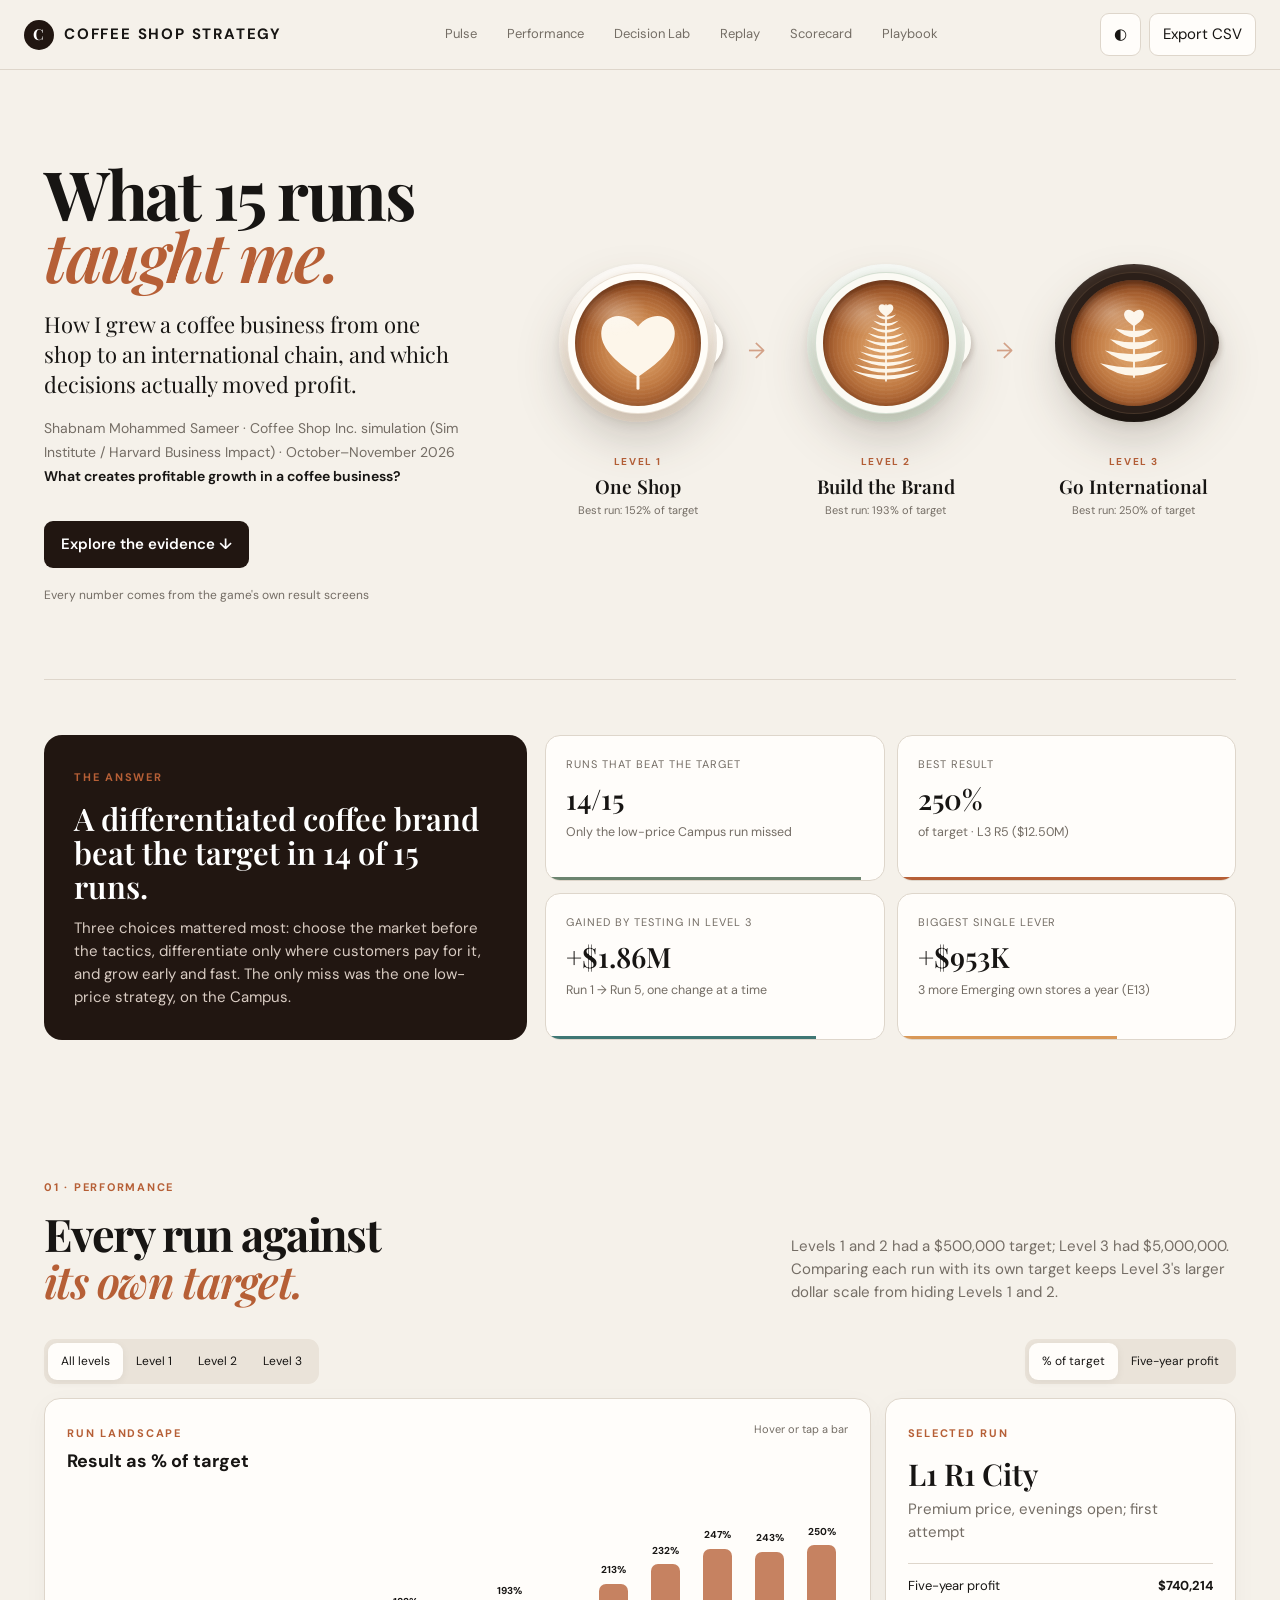
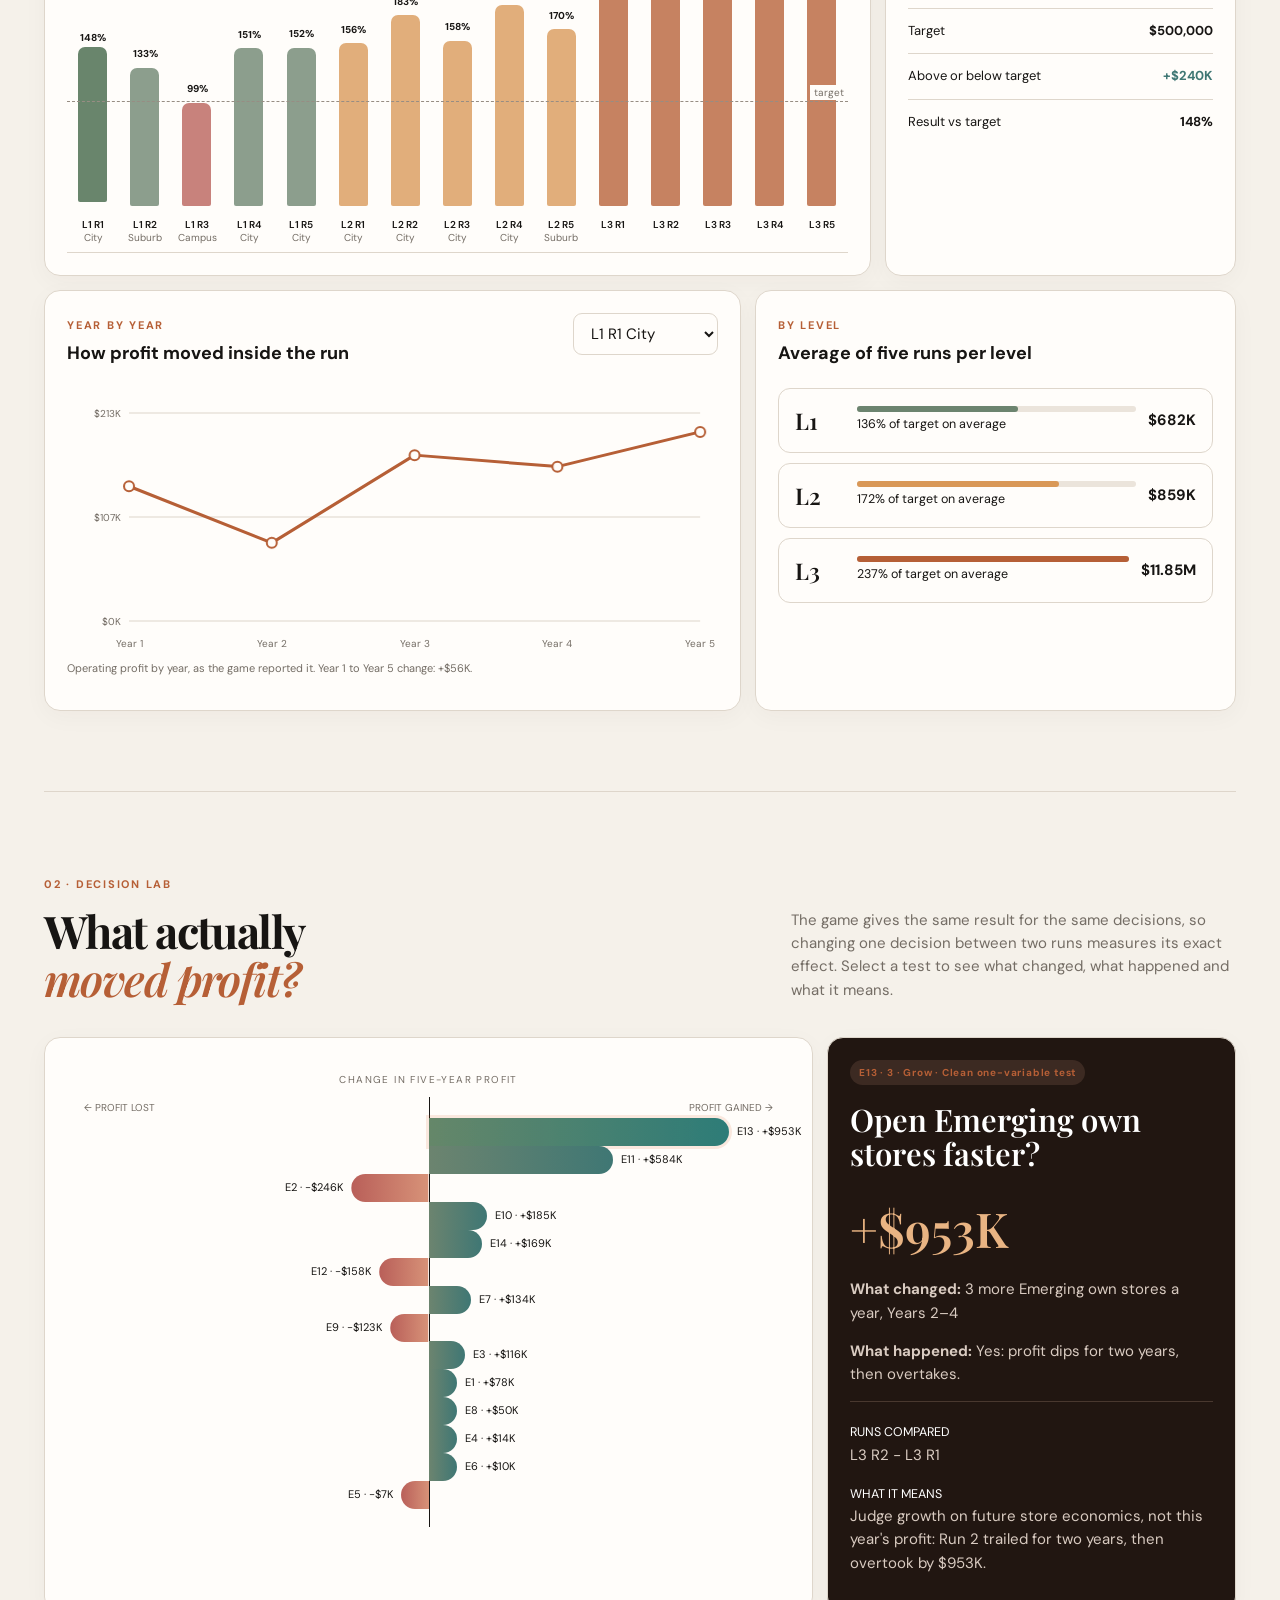
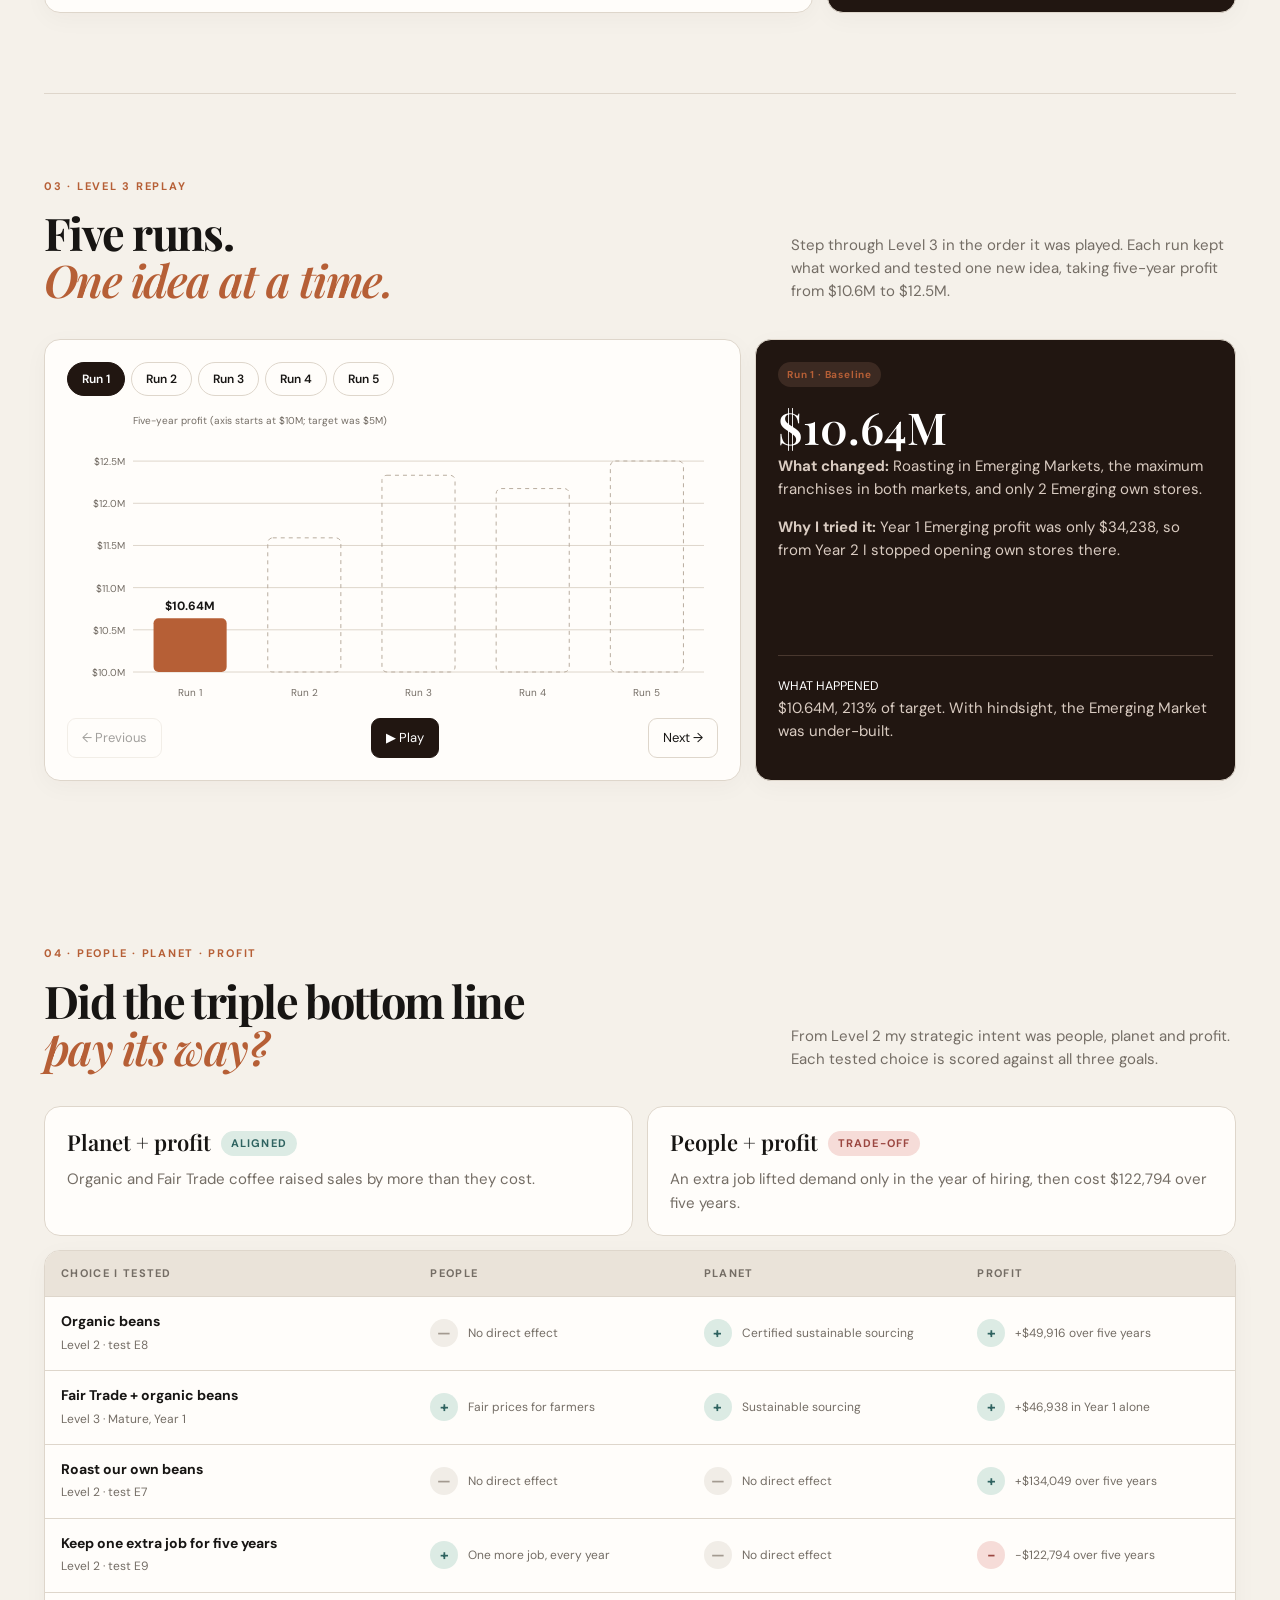
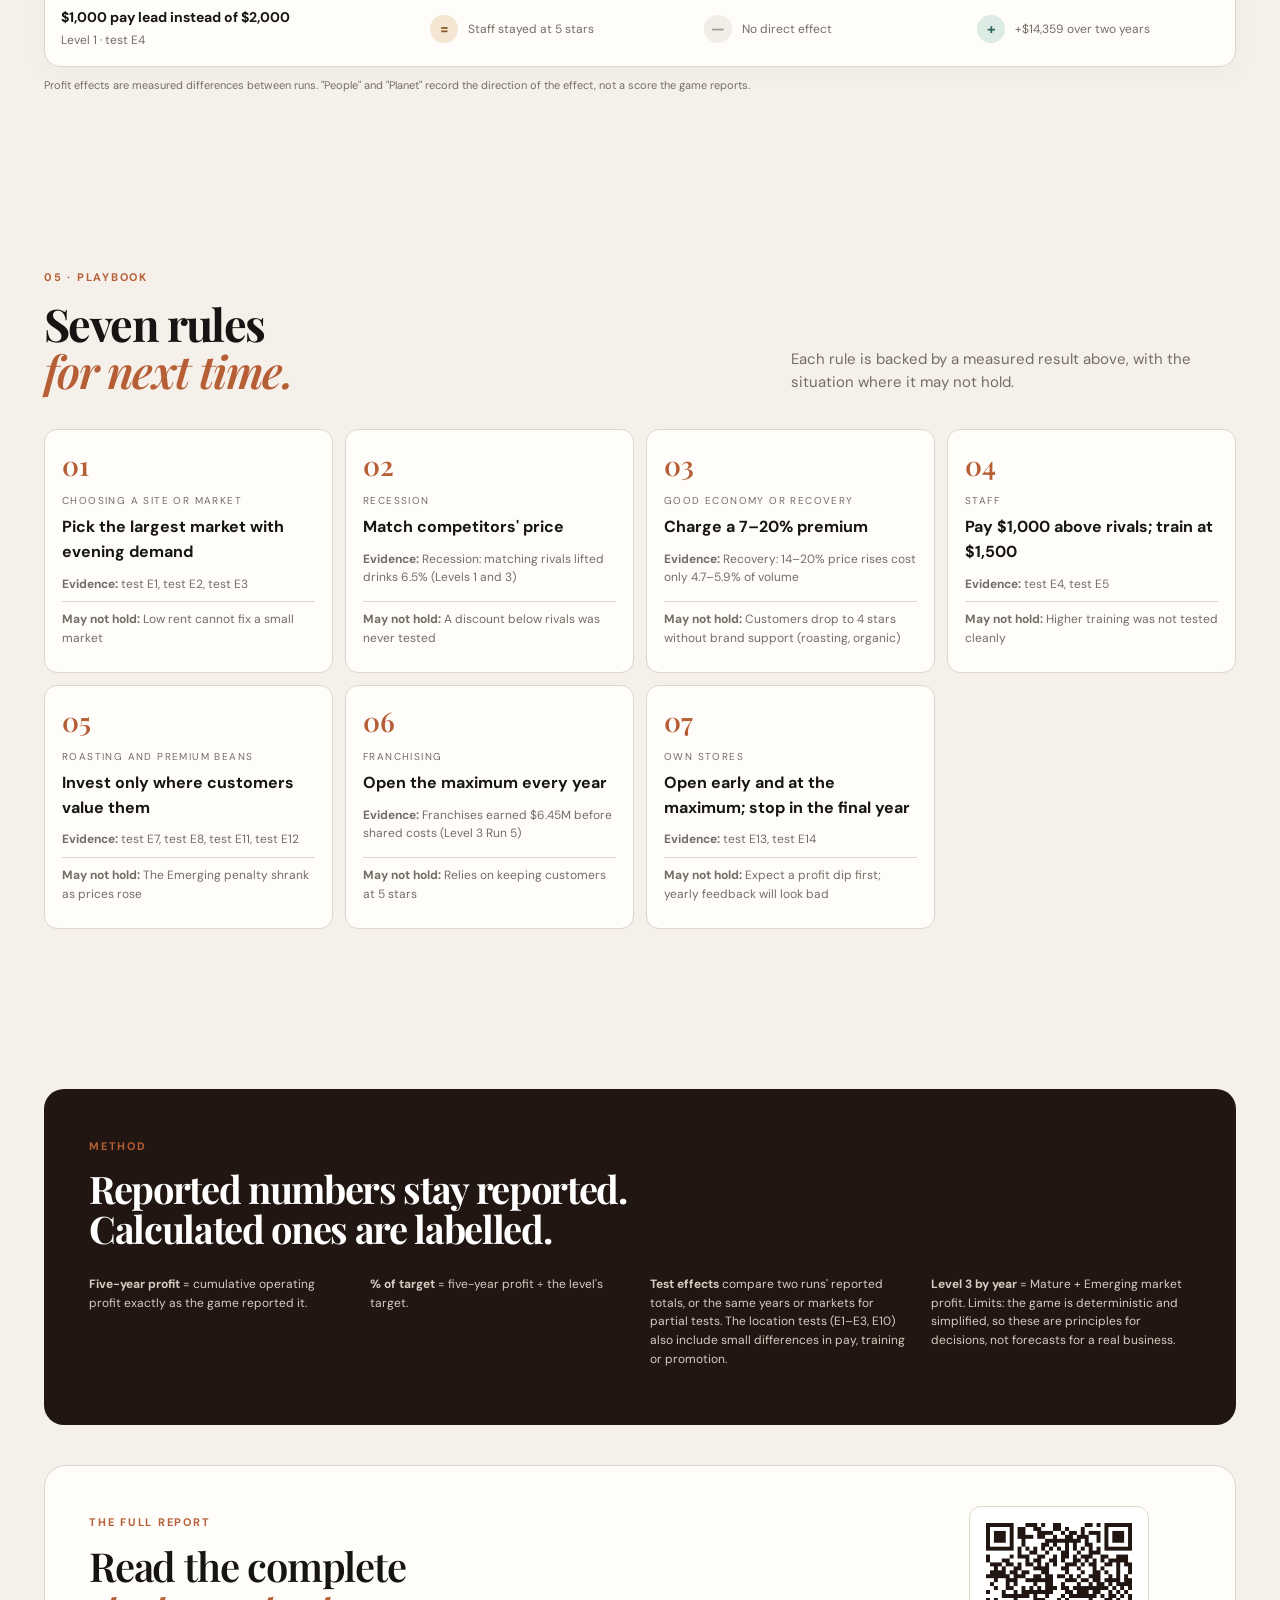
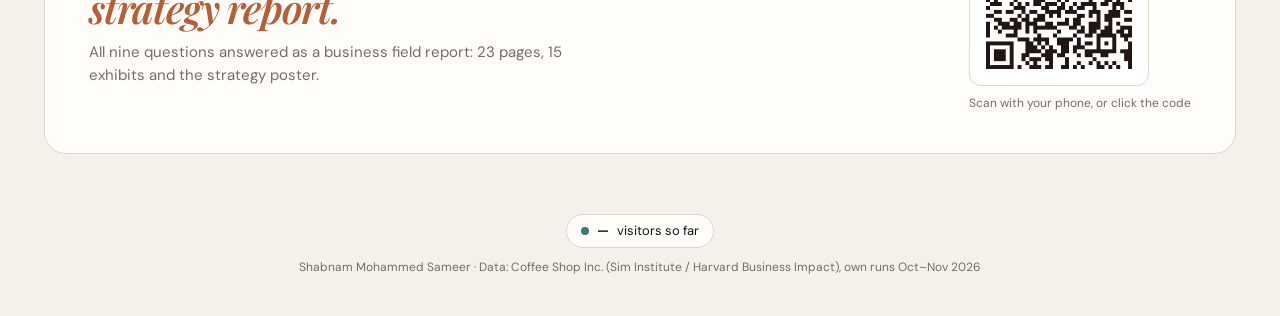
==== commit 825bfaf2: "Add files via upload" ====
--- a/index.html
+++ b/index.html
@@ -1,6 +1,6 @@
 <!doctype html><html lang="en"><head><meta charset="utf-8"><meta name="viewport" content="width=device-width,initial-scale=1"><meta name="description" content="What 15 Coffee Shop Inc. simulation runs taught me about growing a coffee business: results, controlled experiments, a Level 3 replay and a people-planet-profit scorecard."><title>What 15 Runs Taught Me · Coffee Shop Strategy</title><link rel="stylesheet" href="styles.css"><script data-goatcounter="https://shabcoffee.goatcounter.com/count" async src="//gc.zgo.at/count.js"></script></head><body>
 <svg width="0" height="0" style="position:absolute" aria-hidden="true"><defs><filter id="soft" x="-5%" y="-5%" width="110%" height="110%"><feGaussianBlur stdDeviation="0.45"/></filter></defs></svg><header class="nav"><a class="brand" href="#pulse"><span>C</span>COFFEE SHOP STRATEGY</a><nav><a href="#pulse">Pulse</a><a href="#performance">Performance</a><a href="#lab">Decision Lab</a><a href="#replay">Replay</a><a href="#scorecard">Scorecard</a><a href="#playbook">Playbook</a></nav><div class="actions"><button id="theme" aria-label="Toggle dark mode">◐</button><button id="export">Export CSV</button></div></header>
-<main><section class="hero" id="pulse"><div class="hero-text"><h1>What 15 runs<br><em>taught me.</em></h1><p class="hero-deck">How I grew a coffee business from one shop to an international chain, and which decisions actually moved profit.</p><p class="hero-question">Shabnam Mohammed Sameer · Coffee Shop Inc. simulation (Sim Institute / Harvard Business Impact) · October–November 2026<br><b>What creates profitable growth in a coffee business?</b></p><div class="hero-actions"><a class="primary" href="#performance">Explore the evidence ↓</a><a class="secondary" href="report.html" target="_blank" rel="noopener">Read the full report (PDF)</a><span>Every number comes from the game's own result screens</span></div></div><div class="cup-journey" aria-label="The three levels of the simulation"><div class="cup-stage"><div class="cup-scene cup-one"><div class="steam" aria-hidden="true"><i></i><i></i><i></i></div><div class="saucer"></div><div class="latte"><svg class="art" viewBox="0 0 100 100" aria-hidden="true"><g filter="url(#soft)"><path d="M50 77 C34 66 19 54 21 40 C23 27 40 24 50 37 C60 24 77 27 79 40 C81 54 66 66 50 77 Z" fill="#fdf6ea"/><path d="M50 77 L50 86" stroke="#fdf6ea" stroke-width="2.4" stroke-linecap="round"/></g></svg><span class="gloss"></span></div><div class="handle"></div></div><div class="cup-copy"><b>LEVEL 1</b><strong>One Shop</strong><span>Best run: 152% of target</span></div></div><div class="journey-arrow" aria-hidden="true">→</div><div class="cup-stage"><div class="cup-scene cup-two"><div class="steam" aria-hidden="true"><i></i><i></i><i></i></div><div class="saucer"></div><div class="latte"><svg class="art" viewBox="0 0 100 100" aria-hidden="true"><g filter="url(#soft)"><path d="M23.0 71.6 Q50 86.4 77.0 71.6 Q50 79.8 23.0 71.6 Z" fill="#fdf6ea"/><path d="M25.1 66.7 Q50 80.7 74.9 66.7 Q50 74.4 25.1 66.7 Z" fill="#fdf6ea"/><path d="M27.2 61.8 Q50 75.0 72.8 61.8 Q50 69.0 27.2 61.8 Z" fill="#fdf6ea"/><path d="M29.3 56.8 Q50 69.4 70.7 56.8 Q50 63.6 29.3 56.8 Z" fill="#fdf6ea"/><path d="M31.4 51.9 Q50 63.7 68.6 51.9 Q50 58.2 31.4 51.9 Z" fill="#fdf6ea"/><path d="M33.5 47.0 Q50 58.0 66.5 47.0 Q50 52.8 33.5 47.0 Z" fill="#fdf6ea"/><path d="M35.6 42.1 Q50 52.3 64.4 42.1 Q50 47.4 35.6 42.1 Z" fill="#fdf6ea"/><path d="M37.7 37.2 Q50 46.6 62.3 37.2 Q50 42.0 37.7 37.2 Z" fill="#fdf6ea"/><path d="M39.8 32.2 Q50 41.0 60.2 32.2 Q50 36.6 39.8 32.2 Z" fill="#fdf6ea"/><path d="M41.9 27.3 Q50 35.3 58.1 27.3 Q50 31.2 41.9 27.3 Z" fill="#fdf6ea"/><path transform="translate(40.00 13.60) scale(0.2)" d="M50 77 C34 66 19 54 21 40 C23 27 40 24 50 37 C60 24 77 27 79 40 C81 54 66 66 50 77 Z" fill="#fdf6ea"/><path d="M50 20 L50 80" stroke="#fdf6ea" stroke-width="1.4" stroke-linecap="round"/></g></svg><span class="gloss"></span></div><div class="handle"></div></div><div class="cup-copy"><b>LEVEL 2</b><strong>Build the Brand</strong><span>Best run: 193% of target</span></div></div><div class="journey-arrow" aria-hidden="true">→</div><div class="cup-stage"><div class="cup-scene cup-three"><div class="steam" aria-hidden="true"><i></i><i></i><i></i></div><div class="saucer"></div><div class="latte"><svg class="art" viewBox="0 0 100 100" aria-hidden="true"><g filter="url(#soft)"><path d="M23.0 66.0 Q50 86.0 77.0 66.0 Q50 72.8 23.0 66.0 Z" fill="#fdf6ea"/><path d="M27.0 56.0 Q50 74.0 73.0 56.0 Q50 61.8 27.0 56.0 Z" fill="#fdf6ea"/><path d="M31.0 47.0 Q50 63.0 69.0 47.0 Q50 51.8 31.0 47.0 Z" fill="#fdf6ea"/><path d="M35.0 38.5 Q50 52.5 65.0 38.5 Q50 42.3 35.0 38.5 Z" fill="#fdf6ea"/><path transform="translate(36.50 15.96) scale(0.27)" d="M50 77 C34 66 19 54 21 40 C23 27 40 24 50 37 C60 24 77 27 79 40 C81 54 66 66 50 77 Z" fill="#fdf6ea"/><path d="M50 26 L50 77" stroke="#fdf6ea" stroke-width="1.5" stroke-linecap="round"/></g></svg><span class="gloss"></span></div><div class="handle"></div></div><div class="cup-copy"><b>LEVEL 3</b><strong>Go International</strong><span>Best run: 250% of target</span></div></div></div></section>
+<main><section class="hero" id="pulse"><div class="hero-text"><h1>What 15 runs<br><em>taught me.</em></h1><p class="hero-deck">How I grew a coffee business from one shop to an international chain, and which decisions actually moved profit.</p><p class="hero-question">Shabnam Mohammed Sameer · Coffee Shop Inc. simulation (Sim Institute / Harvard Business Impact) · October–November 2026<br><b>What creates profitable growth in a coffee business?</b></p><div class="hero-actions"><a class="primary" href="#performance">Explore the evidence ↓</a><span>Every number comes from the game's own result screens</span></div></div><div class="cup-journey" aria-label="The three levels of the simulation"><div class="cup-stage"><div class="cup-scene cup-one"><div class="steam" aria-hidden="true"><i></i><i></i><i></i></div><div class="saucer"></div><div class="latte"><svg class="art" viewBox="0 0 100 100" aria-hidden="true"><g filter="url(#soft)"><path d="M50 77 C34 66 19 54 21 40 C23 27 40 24 50 37 C60 24 77 27 79 40 C81 54 66 66 50 77 Z" fill="#fdf6ea"/><path d="M50 77 L50 86" stroke="#fdf6ea" stroke-width="2.4" stroke-linecap="round"/></g></svg><span class="gloss"></span></div><div class="handle"></div></div><div class="cup-copy"><b>LEVEL 1</b><strong>One Shop</strong><span>Best run: 152% of target</span></div></div><div class="journey-arrow" aria-hidden="true">→</div><div class="cup-stage"><div class="cup-scene cup-two"><div class="steam" aria-hidden="true"><i></i><i></i><i></i></div><div class="saucer"></div><div class="latte"><svg class="art" viewBox="0 0 100 100" aria-hidden="true"><g filter="url(#soft)"><path d="M23.0 71.6 Q50 86.4 77.0 71.6 Q50 79.8 23.0 71.6 Z" fill="#fdf6ea"/><path d="M25.1 66.7 Q50 80.7 74.9 66.7 Q50 74.4 25.1 66.7 Z" fill="#fdf6ea"/><path d="M27.2 61.8 Q50 75.0 72.8 61.8 Q50 69.0 27.2 61.8 Z" fill="#fdf6ea"/><path d="M29.3 56.8 Q50 69.4 70.7 56.8 Q50 63.6 29.3 56.8 Z" fill="#fdf6ea"/><path d="M31.4 51.9 Q50 63.7 68.6 51.9 Q50 58.2 31.4 51.9 Z" fill="#fdf6ea"/><path d="M33.5 47.0 Q50 58.0 66.5 47.0 Q50 52.8 33.5 47.0 Z" fill="#fdf6ea"/><path d="M35.6 42.1 Q50 52.3 64.4 42.1 Q50 47.4 35.6 42.1 Z" fill="#fdf6ea"/><path d="M37.7 37.2 Q50 46.6 62.3 37.2 Q50 42.0 37.7 37.2 Z" fill="#fdf6ea"/><path d="M39.8 32.2 Q50 41.0 60.2 32.2 Q50 36.6 39.8 32.2 Z" fill="#fdf6ea"/><path d="M41.9 27.3 Q50 35.3 58.1 27.3 Q50 31.2 41.9 27.3 Z" fill="#fdf6ea"/><path transform="translate(40.00 13.60) scale(0.2)" d="M50 77 C34 66 19 54 21 40 C23 27 40 24 50 37 C60 24 77 27 79 40 C81 54 66 66 50 77 Z" fill="#fdf6ea"/><path d="M50 20 L50 80" stroke="#fdf6ea" stroke-width="1.4" stroke-linecap="round"/></g></svg><span class="gloss"></span></div><div class="handle"></div></div><div class="cup-copy"><b>LEVEL 2</b><strong>Build the Brand</strong><span>Best run: 193% of target</span></div></div><div class="journey-arrow" aria-hidden="true">→</div><div class="cup-stage"><div class="cup-scene cup-three"><div class="steam" aria-hidden="true"><i></i><i></i><i></i></div><div class="saucer"></div><div class="latte"><svg class="art" viewBox="0 0 100 100" aria-hidden="true"><g filter="url(#soft)"><path d="M23.0 66.0 Q50 86.0 77.0 66.0 Q50 72.8 23.0 66.0 Z" fill="#fdf6ea"/><path d="M27.0 56.0 Q50 74.0 73.0 56.0 Q50 61.8 27.0 56.0 Z" fill="#fdf6ea"/><path d="M31.0 47.0 Q50 63.0 69.0 47.0 Q50 51.8 31.0 47.0 Z" fill="#fdf6ea"/><path d="M35.0 38.5 Q50 52.5 65.0 38.5 Q50 42.3 35.0 38.5 Z" fill="#fdf6ea"/><path transform="translate(36.50 15.96) scale(0.27)" d="M50 77 C34 66 19 54 21 40 C23 27 40 24 50 37 C60 24 77 27 79 40 C81 54 66 66 50 77 Z" fill="#fdf6ea"/><path d="M50 26 L50 77" stroke="#fdf6ea" stroke-width="1.5" stroke-linecap="round"/></g></svg><span class="gloss"></span></div><div class="handle"></div></div><div class="cup-copy"><b>LEVEL 3</b><strong>Go International</strong><span>Best run: 250% of target</span></div></div></div></section>
 <section class="pulse-grid reveal"><article class="signal"><span>THE ANSWER</span><h2 id="signalTitle">A differentiated coffee brand beat the target in 14 of 15 runs.</h2><p id="signalText">Three choices mattered most: choose the market before the tactics, differentiate only where customers pay for it, and grow early and fast. The only miss was the one low-price strategy, on the Campus.</p></article><div id="kpis" class="kpis"></div></section>
 <section class="section" id="performance"><div class="section-title reveal"><div><span>01 · PERFORMANCE</span><h2>Every run against<br><em>its own target.</em></h2></div><p>Levels 1 and 2 had a $500,000 target; Level 3 had $5,000,000. Comparing each run with its own target keeps Level 3's larger dollar scale from hiding Levels 1 and 2.</p></div>
 <div class="controlbar reveal"><div class="tabs" id="levelTabs"><button class="active" data-level="ALL">All levels</button><button data-level="L1">Level 1</button><button data-level="L2">Level 2</button><button data-level="L3">Level 3</button></div><div class="metric-toggle"><button class="active" data-metric="multiple">% of target</button><button data-metric="total">Five-year profit</button></div></div>
@@ -12,6 +12,6 @@
 <section class="section" id="scorecard"><div class="section-title reveal"><div><span>04 · PEOPLE · PLANET · PROFIT</span><h2>Did the triple bottom line<br><em>pay its way?</em></h2></div><p>From Level 2 my strategic intent was people, planet and profit. Each tested choice is scored against all three goals.</p></div>
 <div class="score-wrap reveal"><div class="score-verdict"><div><b>Planet + profit</b><span class="v pos">Aligned</span><p>Organic and Fair Trade coffee raised sales by more than they cost.</p></div><div><b>People + profit</b><span class="v neg">Trade-off</span><p>An extra job lifted demand only in the year of hiring, then cost $122,794 over five years.</p></div></div><div class="score-table card" id="scoreTable" role="table" aria-label="People, planet and profit scorecard"></div><p class="note">Profit effects are measured differences between runs. "People" and "Planet" record the direction of the effect, not a score the game reports.</p></div></section>
 <section class="section" id="playbook"><div class="section-title reveal"><div><span>05 · PLAYBOOK</span><h2>Seven rules<br><em>for next time.</em></h2></div><p>Each rule is backed by a measured result above, with the situation where it may not hold.</p></div><div id="rules" class="rules reveal"></div></section>
-<section class="method reveal"><span>METHOD</span><h2>Reported numbers stay reported.<br>Calculated ones are labelled.</h2><div><p><b>Five-year profit</b> = cumulative operating profit exactly as the game reported it.</p><p><b>% of target</b> = five-year profit ÷ the level's target.</p><p><b>Test effects</b> compare two runs' reported totals, or the same years or markets for partial tests. The location tests (E1–E3, E10) also include small differences in pay, training or promotion.</p><p><b>Level 3 by year</b> = Mature + Emerging market profit. Limits: the game is deterministic and simplified, so these are principles for decisions, not forecasts for a real business.</p></div></section><section class="report-cta reveal" id="report"><div class="report-copy"><span>THE FULL REPORT</span><h2>Read the complete<br><em>strategy report.</em></h2><p>All nine questions answered with the evidence behind this page: 24 pages, with figures, tables and the strategy poster.</p><a class="primary" href="report.html" target="_blank" rel="noopener">Open the report (PDF)</a><p class="report-count" id="reportCount" hidden></p></div><figure class="report-qr"><img src="qr-report.png" width="180" height="180" alt="QR code that opens the full report"><figcaption>Scan to open the report on your phone</figcaption></figure></section></main>
+<section class="method reveal"><span>METHOD</span><h2>Reported numbers stay reported.<br>Calculated ones are labelled.</h2><div><p><b>Five-year profit</b> = cumulative operating profit exactly as the game reported it.</p><p><b>% of target</b> = five-year profit ÷ the level's target.</p><p><b>Test effects</b> compare two runs' reported totals, or the same years or markets for partial tests. The location tests (E1–E3, E10) also include small differences in pay, training or promotion.</p><p><b>Level 3 by year</b> = Mature + Emerging market profit. Limits: the game is deterministic and simplified, so these are principles for decisions, not forecasts for a real business.</p></div></section><section class="report-cta reveal" id="report"><div class="report-copy"><span>THE FULL REPORT</span><h2>Read the complete<br><em>strategy report.</em></h2><p>All nine questions answered as a business field report: 23 pages, 15 exhibits and the strategy poster.</p></div><figure class="report-qr"><a class="qr-link" href="report.html" target="_blank" rel="noopener" aria-label="Open the full report (PDF)"><img src="qr-report.png" width="180" height="180" alt="QR code that opens the full report"></a><figcaption>Scan with your phone, or click the code</figcaption><p class="report-count" id="reportCount" hidden></p></figure></section></main>
 <footer class="foot"><p class="visits" id="visits" hidden><span class="live-dot" aria-hidden="true"></span><b>—</b> visitors so far</p>Shabnam Mohammed Sameer · Data: Coffee Shop Inc. (Sim Institute / Harvard Business Impact), own runs Oct–Nov 2026</footer>
 <div id="tip" class="tip" hidden></div><script src="app.js"></script></body></html>
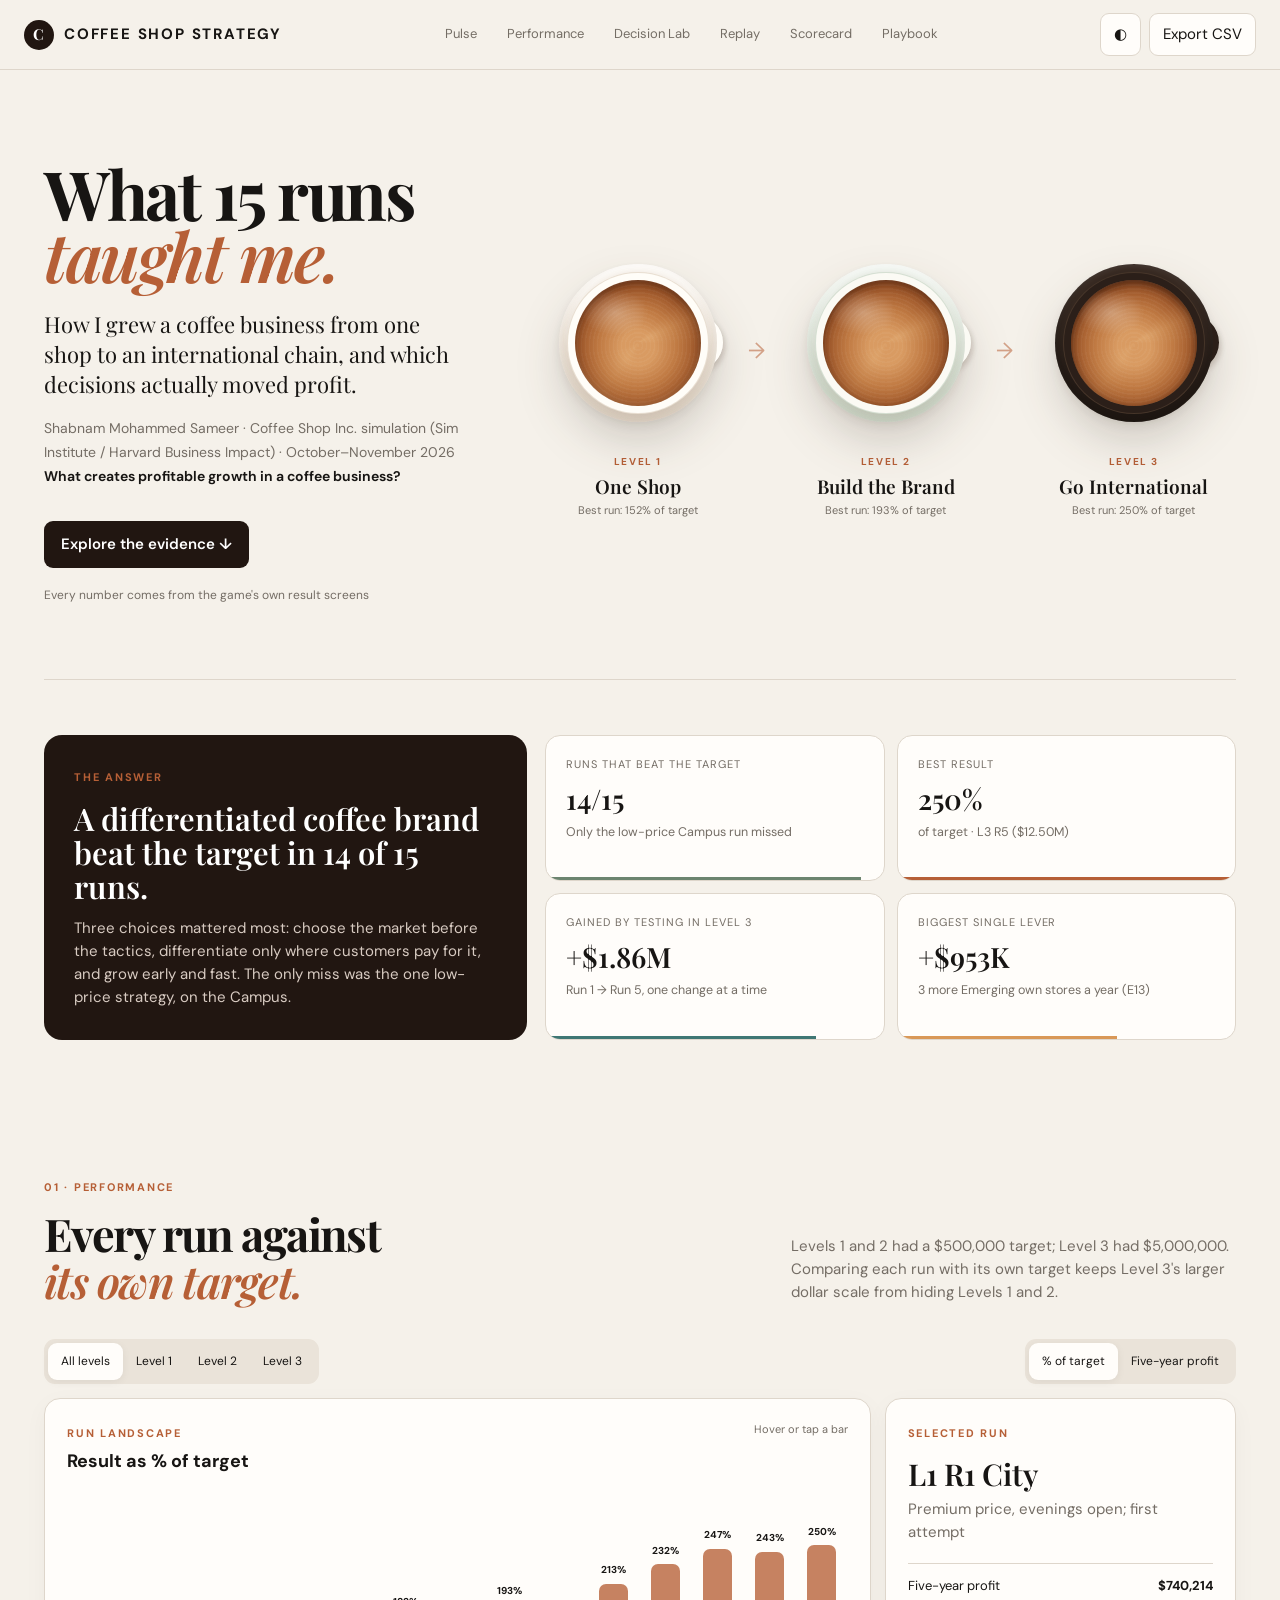
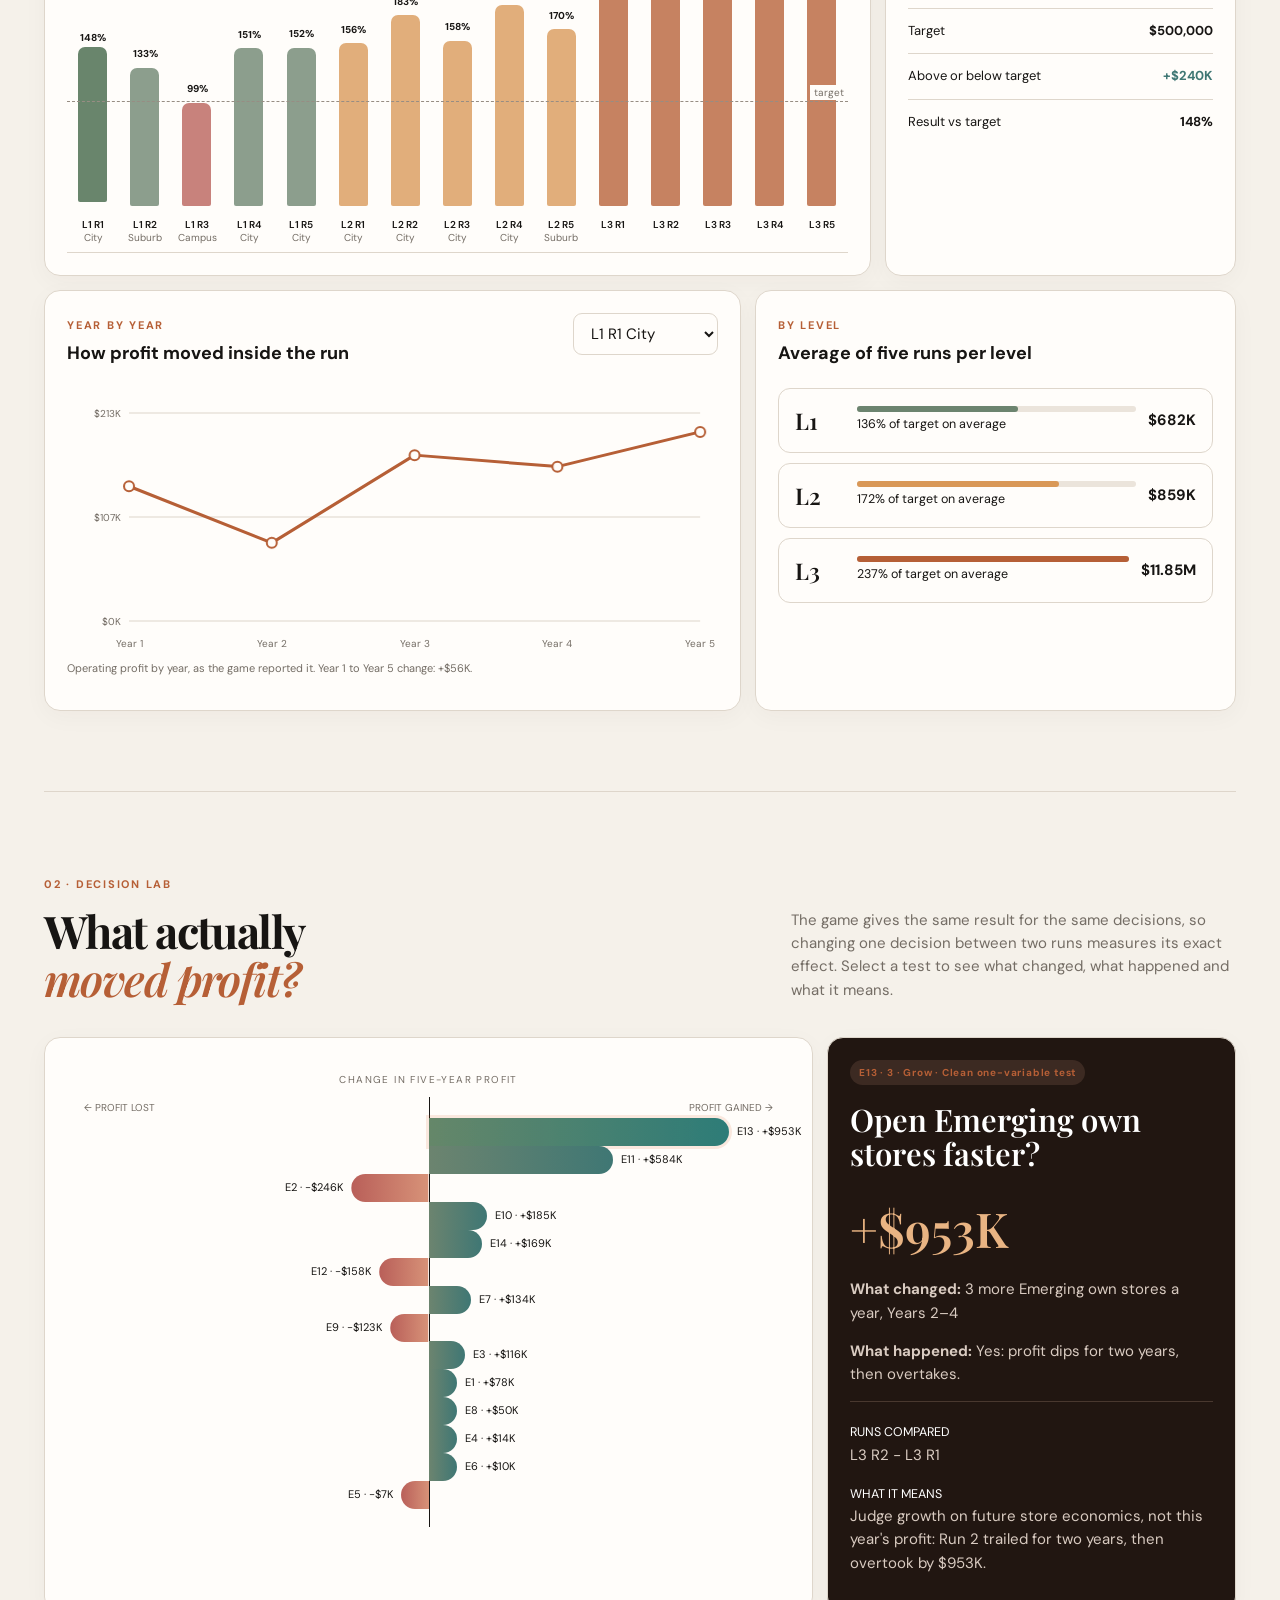
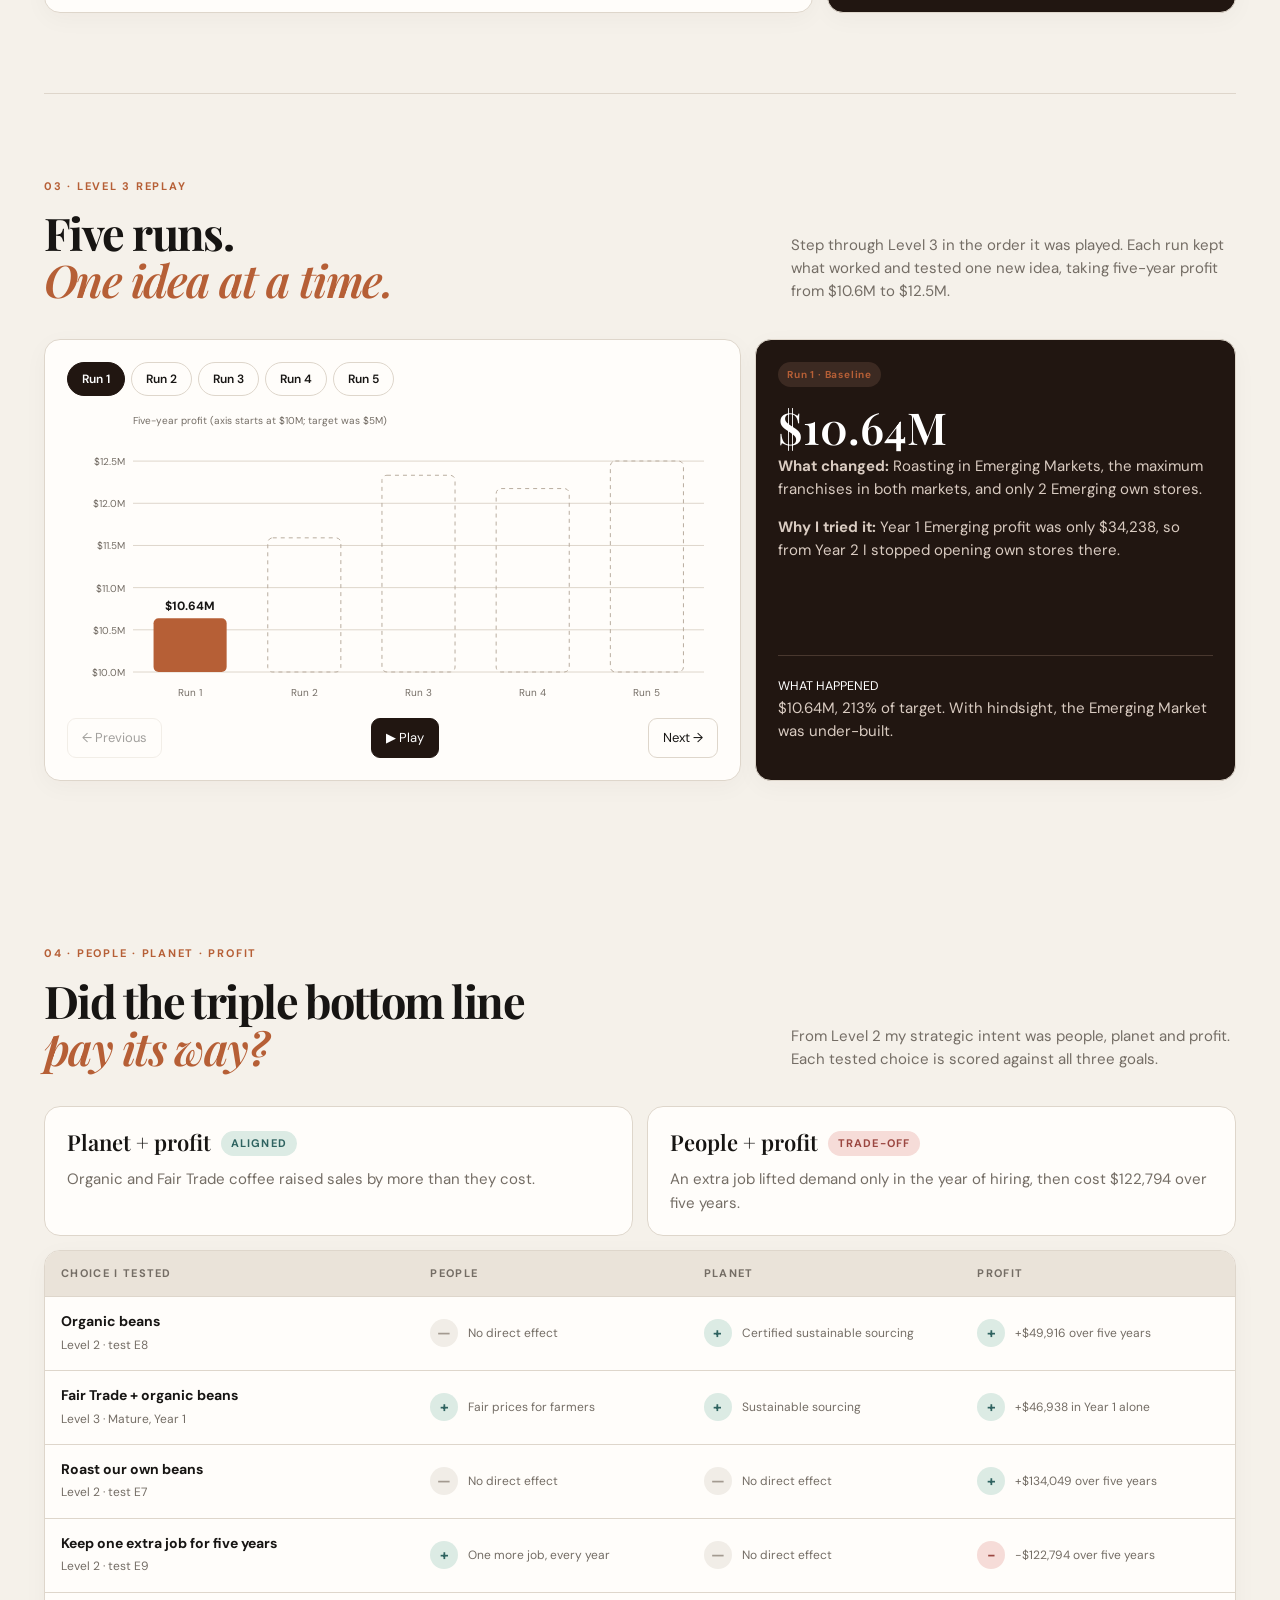
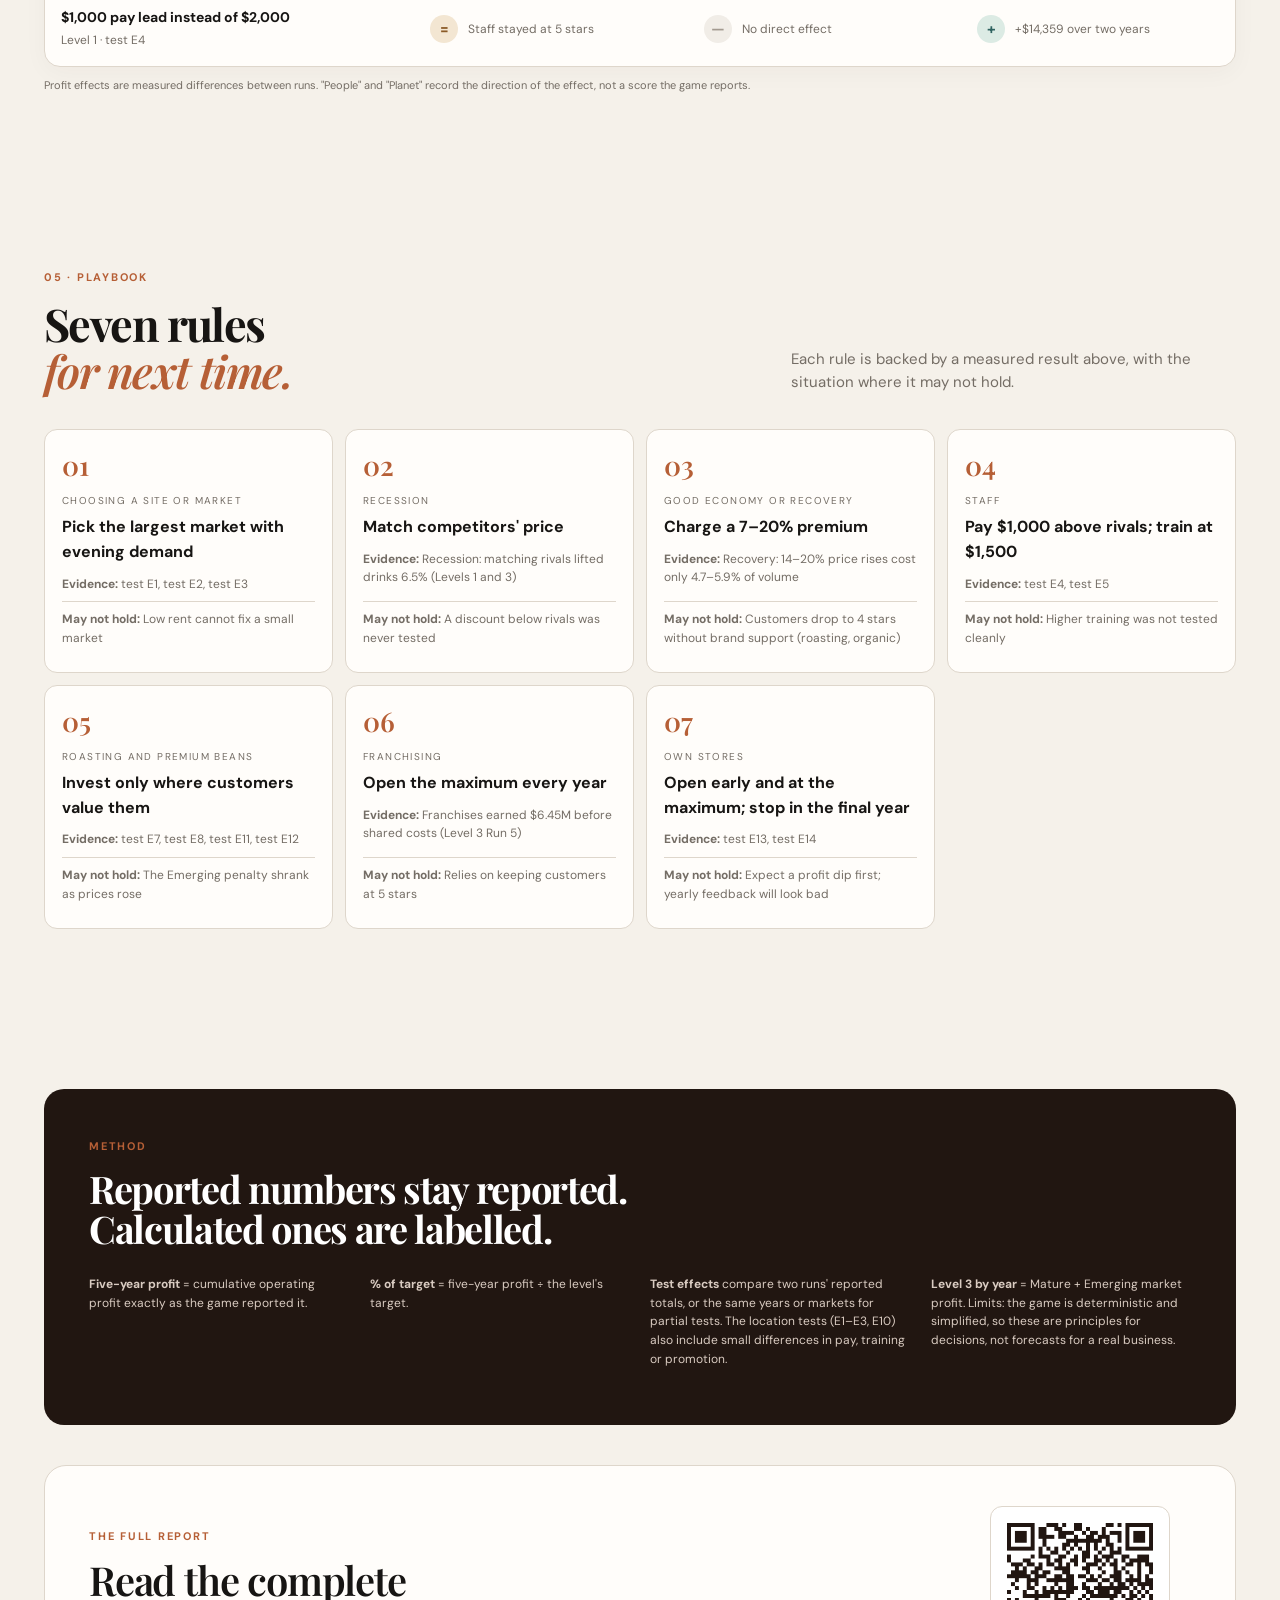
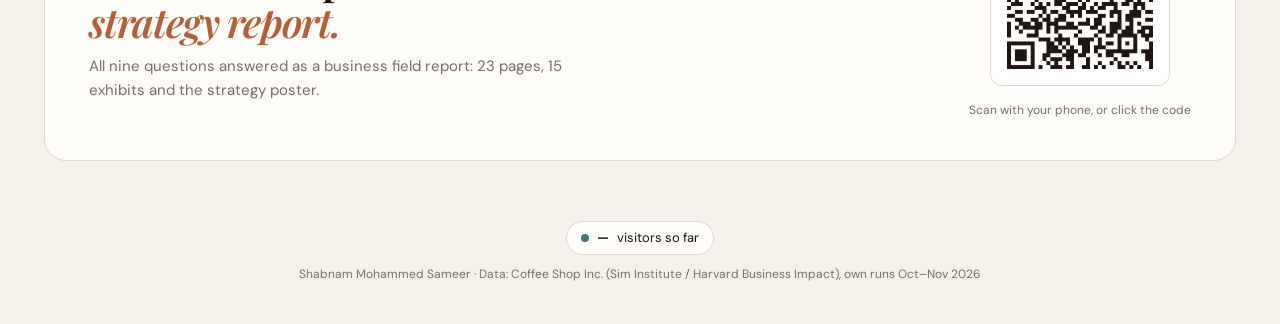
==== commit 781ecb6f: "Add files via upload" ====
--- a/index.html
+++ b/index.html
@@ -1,6 +1,7 @@
-<!doctype html><html lang="en"><head><meta charset="utf-8"><meta name="viewport" content="width=device-width,initial-scale=1"><meta name="description" content="What 15 Coffee Shop Inc. simulation runs taught me about growing a coffee business: results, controlled experiments, a Level 3 replay and a people-planet-profit scorecard."><title>What 15 Runs Taught Me · Coffee Shop Strategy</title><link rel="stylesheet" href="styles.css"><script data-goatcounter="https://shabcoffee.goatcounter.com/count" async src="//gc.zgo.at/count.js"></script></head><body>
+<!doctype html><html lang="en"><head><meta charset="utf-8"><meta name="viewport" content="width=device-width,initial-scale=1"><meta property="og:type" content="website"><meta property="og:url" content="https://shab-analytics.github.io/coffee-strategy-dashboard/"><meta property="og:title" content="What 15 runs taught me · Coffee Shop Strategy"><meta property="og:description" content="A coffee business simulation played as 14 controlled experiments: what actually moved profit, measured to the dollar."><meta property="og:image" content="https://shab-analytics.github.io/coffee-strategy-dashboard/assets/banner.png"><meta property="og:image:width" content="1280"><meta property="og:image:height" content="640"><meta name="twitter:card" content="summary_large_image"><meta name="twitter:image" content="https://shab-analytics.github.io/coffee-strategy-dashboard/assets/banner.png">
+<meta name="description" content="What 15 Coffee Shop Inc. simulation runs taught me about growing a coffee business: results, controlled experiments, a Level 3 replay and a people-planet-profit scorecard."><title>What 15 Runs Taught Me · Coffee Shop Strategy</title><link rel="stylesheet" href="styles.css"><script data-goatcounter="https://shabcoffee.goatcounter.com/count" async src="//gc.zgo.at/count.js"></script></head><body>
 <svg width="0" height="0" style="position:absolute" aria-hidden="true"><defs><filter id="soft" x="-5%" y="-5%" width="110%" height="110%"><feGaussianBlur stdDeviation="0.45"/></filter></defs></svg><header class="nav"><a class="brand" href="#pulse"><span>C</span>COFFEE SHOP STRATEGY</a><nav><a href="#pulse">Pulse</a><a href="#performance">Performance</a><a href="#lab">Decision Lab</a><a href="#replay">Replay</a><a href="#scorecard">Scorecard</a><a href="#playbook">Playbook</a></nav><div class="actions"><button id="theme" aria-label="Toggle dark mode">◐</button><button id="export">Export CSV</button></div></header>
-<main><section class="hero" id="pulse"><div class="hero-text"><h1>What 15 runs<br><em>taught me.</em></h1><p class="hero-deck">How I grew a coffee business from one shop to an international chain, and which decisions actually moved profit.</p><p class="hero-question">Shabnam Mohammed Sameer · Coffee Shop Inc. simulation (Sim Institute / Harvard Business Impact) · October–November 2026<br><b>What creates profitable growth in a coffee business?</b></p><div class="hero-actions"><a class="primary" href="#performance">Explore the evidence ↓</a><span>Every number comes from the game's own result screens</span></div></div><div class="cup-journey" aria-label="The three levels of the simulation"><div class="cup-stage"><div class="cup-scene cup-one"><div class="steam" aria-hidden="true"><i></i><i></i><i></i></div><div class="saucer"></div><div class="latte"><svg class="art" viewBox="0 0 100 100" aria-hidden="true"><g filter="url(#soft)"><path d="M50 77 C34 66 19 54 21 40 C23 27 40 24 50 37 C60 24 77 27 79 40 C81 54 66 66 50 77 Z" fill="#fdf6ea"/><path d="M50 77 L50 86" stroke="#fdf6ea" stroke-width="2.4" stroke-linecap="round"/></g></svg><span class="gloss"></span></div><div class="handle"></div></div><div class="cup-copy"><b>LEVEL 1</b><strong>One Shop</strong><span>Best run: 152% of target</span></div></div><div class="journey-arrow" aria-hidden="true">→</div><div class="cup-stage"><div class="cup-scene cup-two"><div class="steam" aria-hidden="true"><i></i><i></i><i></i></div><div class="saucer"></div><div class="latte"><svg class="art" viewBox="0 0 100 100" aria-hidden="true"><g filter="url(#soft)"><path d="M23.0 71.6 Q50 86.4 77.0 71.6 Q50 79.8 23.0 71.6 Z" fill="#fdf6ea"/><path d="M25.1 66.7 Q50 80.7 74.9 66.7 Q50 74.4 25.1 66.7 Z" fill="#fdf6ea"/><path d="M27.2 61.8 Q50 75.0 72.8 61.8 Q50 69.0 27.2 61.8 Z" fill="#fdf6ea"/><path d="M29.3 56.8 Q50 69.4 70.7 56.8 Q50 63.6 29.3 56.8 Z" fill="#fdf6ea"/><path d="M31.4 51.9 Q50 63.7 68.6 51.9 Q50 58.2 31.4 51.9 Z" fill="#fdf6ea"/><path d="M33.5 47.0 Q50 58.0 66.5 47.0 Q50 52.8 33.5 47.0 Z" fill="#fdf6ea"/><path d="M35.6 42.1 Q50 52.3 64.4 42.1 Q50 47.4 35.6 42.1 Z" fill="#fdf6ea"/><path d="M37.7 37.2 Q50 46.6 62.3 37.2 Q50 42.0 37.7 37.2 Z" fill="#fdf6ea"/><path d="M39.8 32.2 Q50 41.0 60.2 32.2 Q50 36.6 39.8 32.2 Z" fill="#fdf6ea"/><path d="M41.9 27.3 Q50 35.3 58.1 27.3 Q50 31.2 41.9 27.3 Z" fill="#fdf6ea"/><path transform="translate(40.00 13.60) scale(0.2)" d="M50 77 C34 66 19 54 21 40 C23 27 40 24 50 37 C60 24 77 27 79 40 C81 54 66 66 50 77 Z" fill="#fdf6ea"/><path d="M50 20 L50 80" stroke="#fdf6ea" stroke-width="1.4" stroke-linecap="round"/></g></svg><span class="gloss"></span></div><div class="handle"></div></div><div class="cup-copy"><b>LEVEL 2</b><strong>Build the Brand</strong><span>Best run: 193% of target</span></div></div><div class="journey-arrow" aria-hidden="true">→</div><div class="cup-stage"><div class="cup-scene cup-three"><div class="steam" aria-hidden="true"><i></i><i></i><i></i></div><div class="saucer"></div><div class="latte"><svg class="art" viewBox="0 0 100 100" aria-hidden="true"><g filter="url(#soft)"><path d="M23.0 66.0 Q50 86.0 77.0 66.0 Q50 72.8 23.0 66.0 Z" fill="#fdf6ea"/><path d="M27.0 56.0 Q50 74.0 73.0 56.0 Q50 61.8 27.0 56.0 Z" fill="#fdf6ea"/><path d="M31.0 47.0 Q50 63.0 69.0 47.0 Q50 51.8 31.0 47.0 Z" fill="#fdf6ea"/><path d="M35.0 38.5 Q50 52.5 65.0 38.5 Q50 42.3 35.0 38.5 Z" fill="#fdf6ea"/><path transform="translate(36.50 15.96) scale(0.27)" d="M50 77 C34 66 19 54 21 40 C23 27 40 24 50 37 C60 24 77 27 79 40 C81 54 66 66 50 77 Z" fill="#fdf6ea"/><path d="M50 26 L50 77" stroke="#fdf6ea" stroke-width="1.5" stroke-linecap="round"/></g></svg><span class="gloss"></span></div><div class="handle"></div></div><div class="cup-copy"><b>LEVEL 3</b><strong>Go International</strong><span>Best run: 250% of target</span></div></div></div></section>
+<main><section class="hero" id="pulse"><div class="hero-text"><h1>What 15 runs<br><em>taught me.</em></h1><p class="hero-deck">How I grew a coffee business from one shop to an international chain, and which decisions actually moved profit.</p><p class="hero-question">Shabnam Mohammed Sameer · Coffee Shop Inc. simulation (Sim Institute / Harvard Business Impact) · October–November 2026<br><b>What creates profitable growth in a coffee business?</b></p><div class="hero-actions"><a class="primary" href="#performance">Explore the evidence ↓</a><span>Every number comes from the game's own result screens</span></div></div><div class="cup-journey" aria-label="The three levels of the simulation"><div class="cup-stage"><div class="cup-scene cup-one"><div class="steam" aria-hidden="true"><i></i><i></i><i></i></div><div class="saucer"></div><div class="latte"><svg class="art" viewBox="0 0 100 100" aria-hidden="true"><g filter="url(#soft)"><circle class="blob" cx="50" cy="52" r="22" fill="#fdf6ea"/><path d="M50 77 C34 66 19 54 21 40 C23 27 40 24 50 37 C60 24 77 27 79 40 C81 54 66 66 50 77 Z" fill="#fdf6ea"/><path d="M50 77 L50 86" stroke="#fdf6ea" stroke-width="2.4" stroke-linecap="round"/></g></svg><span class="gloss"></span></div><div class="handle"></div></div><div class="cup-copy"><b>LEVEL 1</b><strong>One Shop</strong><span>Best run: 152% of target</span></div></div><div class="journey-arrow" aria-hidden="true">→</div><div class="cup-stage"><div class="cup-scene cup-two"><div class="steam" aria-hidden="true"><i></i><i></i><i></i></div><div class="saucer"></div><div class="latte"><svg class="art" viewBox="0 0 100 100" aria-hidden="true"><g filter="url(#soft)"><path d="M23.0 66.0 Q50 86.0 77.0 66.0 Q50 72.8 23.0 66.0 Z" fill="#fdf6ea"/><path d="M27.0 56.0 Q50 74.0 73.0 56.0 Q50 61.8 27.0 56.0 Z" fill="#fdf6ea"/><path d="M31.0 47.0 Q50 63.0 69.0 47.0 Q50 51.8 31.0 47.0 Z" fill="#fdf6ea"/><path d="M35.0 38.5 Q50 52.5 65.0 38.5 Q50 42.3 35.0 38.5 Z" fill="#fdf6ea"/><path transform="translate(36.50 15.96) scale(0.27)" d="M50 77 C34 66 19 54 21 40 C23 27 40 24 50 37 C60 24 77 27 79 40 C81 54 66 66 50 77 Z" fill="#fdf6ea"/><path d="M50 26 L50 77" stroke="#fdf6ea" stroke-width="1.5" stroke-linecap="round"/></g></svg><span class="gloss"></span></div><div class="handle"></div></div><div class="cup-copy"><b>LEVEL 2</b><strong>Build the Brand</strong><span>Best run: 193% of target</span></div></div><div class="journey-arrow" aria-hidden="true">→</div><div class="cup-stage"><div class="cup-scene cup-three"><div class="steam" aria-hidden="true"><i></i><i></i><i></i></div><div class="saucer"></div><div class="latte"><svg class="art" viewBox="0 0 100 100" aria-hidden="true"><g filter="url(#soft)"><path transform="translate(52.0 78.0)" d="M0 0 C-12.6 6.8 -28.8 3.8 -36.0 -9.0 C-25.9 -1.5 -10.8 -1.1 0 -7.5 Z" fill="#fdf6ea"/><path transform="translate(50.9 70.3)" d="M0 0 C-11.4 6.2 -26.1 3.5 -32.7 -9.5 C-23.5 -1.4 -9.8 -1.0 0 -6.9 Z" fill="#fdf6ea"/><path transform="translate(49.6 62.7)" d="M0 0 C-10.3 5.7 -23.5 3.2 -29.3 -10.0 C-21.1 -1.3 -8.8 -1.0 0 -6.3 Z" fill="#fdf6ea"/><path transform="translate(48.0 55.0)" d="M0 0 C-9.1 5.2 -20.8 2.9 -26.0 -10.5 C-18.7 -1.2 -7.8 -0.9 0 -5.8 Z" fill="#fdf6ea"/><path transform="translate(46.2 47.3)" d="M0 0 C-7.9 4.7 -18.1 2.6 -22.7 -11.0 C-16.3 -1.0 -6.8 -0.8 0 -5.2 Z" fill="#fdf6ea"/><path transform="translate(44.2 39.7)" d="M0 0 C-6.8 4.1 -15.5 2.3 -19.3 -11.5 C-13.9 -0.9 -5.8 -0.7 0 -4.6 Z" fill="#fdf6ea"/><path transform="translate(42.0 32.0)" d="M0 0 C-5.6 3.6 -12.8 2.0 -16.0 -12.0 C-11.5 -0.8 -4.8 -0.6 0 -4.0 Z" fill="#fdf6ea"/><path d="M24 80 C36 90 60 90 70 78 C58 82 40 83 24 80 Z" fill="#fdf6ea"/><path d="M52 80 Q50 54 42 30" stroke="#fdf6ea" stroke-width="1.6" stroke-linecap="round" fill="none"/><path d="M66 79 C80 72 81 57 73 47 C65 37 66 26 74 22" stroke="#fdf6ea" stroke-width="4.4" stroke-linecap="round" fill="none"/><path d="M72 24 C74 18 81 17 84 21 L88 23 L82 25 C79 27 74 27 72 24 Z" fill="#fdf6ea"/></g></svg><span class="gloss"></span></div><div class="handle"></div></div><div class="cup-copy"><b>LEVEL 3</b><strong>Go International</strong><span>Best run: 250% of target</span></div></div></div></section>
 <section class="pulse-grid reveal"><article class="signal"><span>THE ANSWER</span><h2 id="signalTitle">A differentiated coffee brand beat the target in 14 of 15 runs.</h2><p id="signalText">Three choices mattered most: choose the market before the tactics, differentiate only where customers pay for it, and grow early and fast. The only miss was the one low-price strategy, on the Campus.</p></article><div id="kpis" class="kpis"></div></section>
 <section class="section" id="performance"><div class="section-title reveal"><div><span>01 · PERFORMANCE</span><h2>Every run against<br><em>its own target.</em></h2></div><p>Levels 1 and 2 had a $500,000 target; Level 3 had $5,000,000. Comparing each run with its own target keeps Level 3's larger dollar scale from hiding Levels 1 and 2.</p></div>
 <div class="controlbar reveal"><div class="tabs" id="levelTabs"><button class="active" data-level="ALL">All levels</button><button data-level="L1">Level 1</button><button data-level="L2">Level 2</button><button data-level="L3">Level 3</button></div><div class="metric-toggle"><button class="active" data-metric="multiple">% of target</button><button data-metric="total">Five-year profit</button></div></div>
--- a/styles.css
+++ b/styles.css
@@ -131,3 +131,20 @@
 @keyframes livepulse{70%{box-shadow:0 0 0 8px rgba(63,119,116,0)}100%{box-shadow:0 0 0 0 rgba(63,119,116,0)}}
 .foot{display:flex;flex-direction:column;align-items:center}
 .report-count{margin:12px 0 0;font-size:13px;color:var(--muted)}
+
+.qr-link{display:inline-block;border-radius:12px;transition:transform .2s,box-shadow .2s}.qr-link:hover{transform:translateY(-3px);box-shadow:0 12px 24px rgba(49,35,24,.15)}.qr-link:focus-visible{outline:2px solid var(--copper);outline-offset:4px}.report-cta p{margin-bottom:0}.report-qr .report-count{margin-top:6px}
+
+/* ---------- Live latte art: continuous pour ---------- */
+.cup-journey .cup-scene .latte .art{animation:drift 7s ease-in-out 2.6s infinite alternate;transform-origin:50% 50%}
+.cup-journey .latte{--cycle:8s;--step:.12s}
+.cup-two .latte{--d:.9s}.cup-three .latte{--d:1.8s}.cup-one .latte{--step:.45s}
+.cup-journey .latte .pour{transform-box:fill-box;transform-origin:50% 50%;animation:pourloop var(--cycle) cubic-bezier(.2,.8,.25,1) infinite both;animation-delay:calc(var(--d,0s) + var(--i) * var(--step))}
+.cup-journey .latte .pull{stroke-dasharray:1;animation:pullloop var(--cycle) ease-out infinite both;animation-delay:calc(var(--d,0s) + var(--i) * var(--step))}
+.cup-journey .latte .pour.blobwrap{animation-name:blobloop}
+.cup-journey .latte::before{content:"";position:absolute;inset:-20%;border-radius:50%;background:conic-gradient(from 0deg,transparent 0 12%,rgba(255,236,210,.22) 18%,transparent 26% 52%,rgba(255,236,210,.16) 60%,transparent 70%);mix-blend-mode:soft-light;animation:swirl 22s linear infinite;pointer-events:none}
+@keyframes pourloop{0%{opacity:0;transform:scale(.5) translateY(8%)}7%{opacity:1;transform:none}80%{opacity:1;transform:none}90%{opacity:0;transform:scale(1.04)}100%{opacity:0;transform:scale(.5) translateY(8%)}}
+@keyframes pullloop{0%{stroke-dashoffset:1;opacity:0}1%{stroke-dashoffset:1;opacity:1}7%{stroke-dashoffset:0}80%{stroke-dashoffset:0;opacity:1}90%{opacity:0}100%{stroke-dashoffset:1;opacity:0}}
+@keyframes blobloop{0%{opacity:0;transform:scale(.15)}5%{opacity:1;transform:scale(.75)}10%{opacity:1;transform:scale(1)}15%{opacity:0;transform:scale(1.05)}100%{opacity:0;transform:scale(.15)}}
+@keyframes drift{0%{transform:rotate(-2.2deg) scale(1)}50%{transform:rotate(.6deg) scale(1.012)}100%{transform:rotate(2.4deg) scale(1.004)}}
+@keyframes swirl{to{transform:rotate(360deg)}}
+@media(prefers-reduced-motion:reduce){.cup-journey .latte::before,.cup-journey .latte .blob{display:none}}
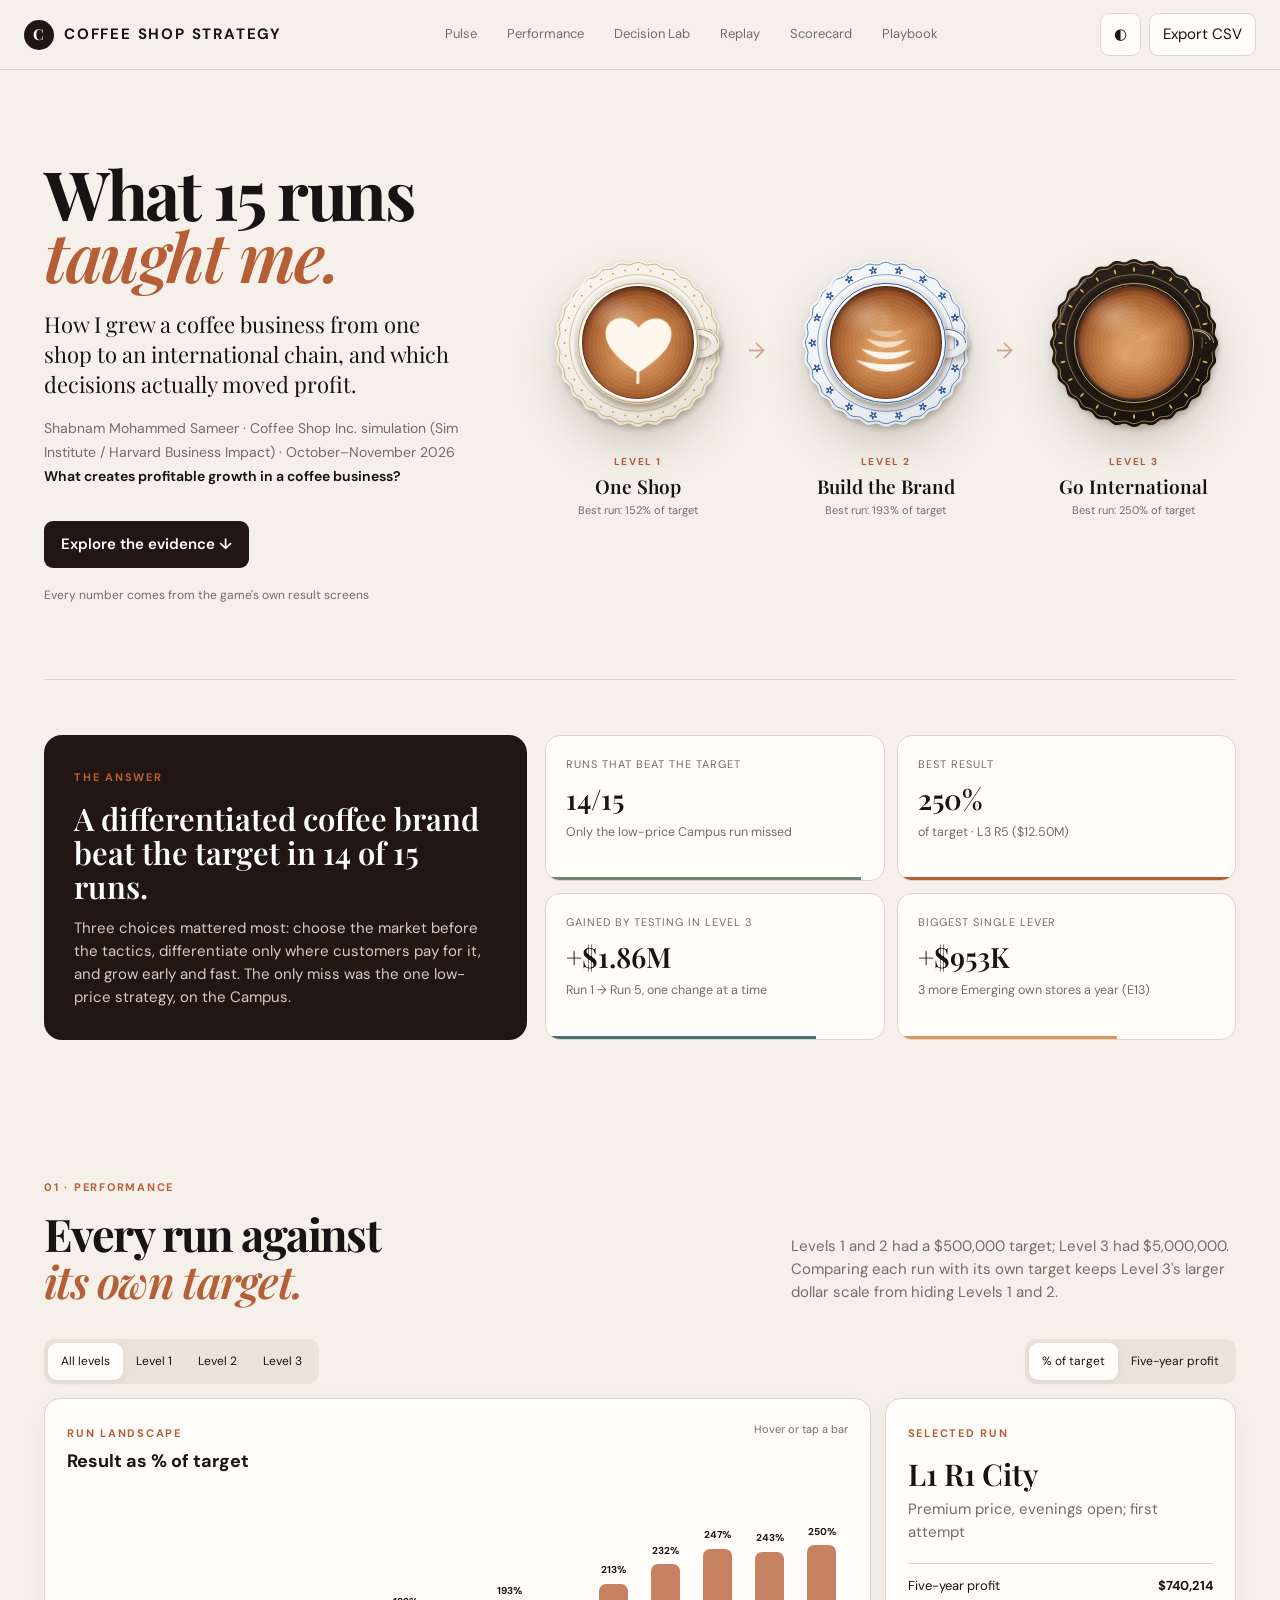
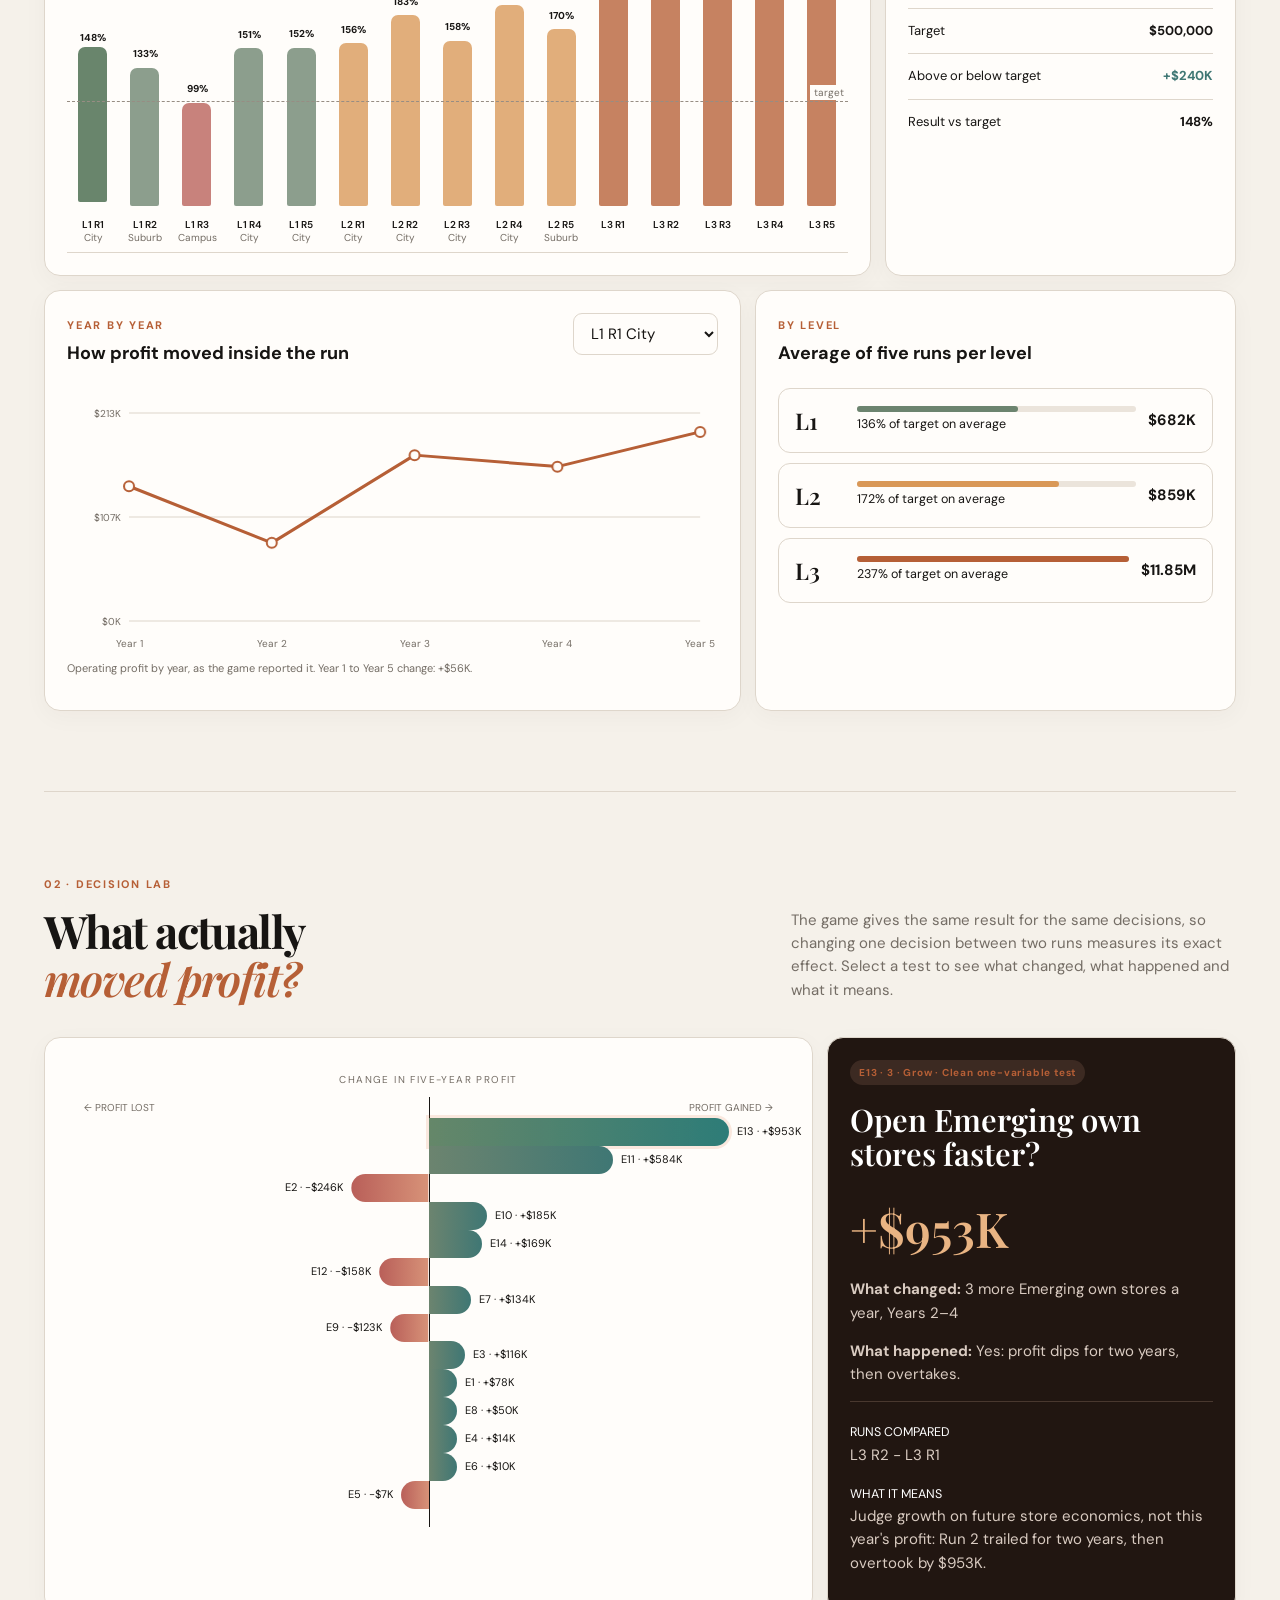
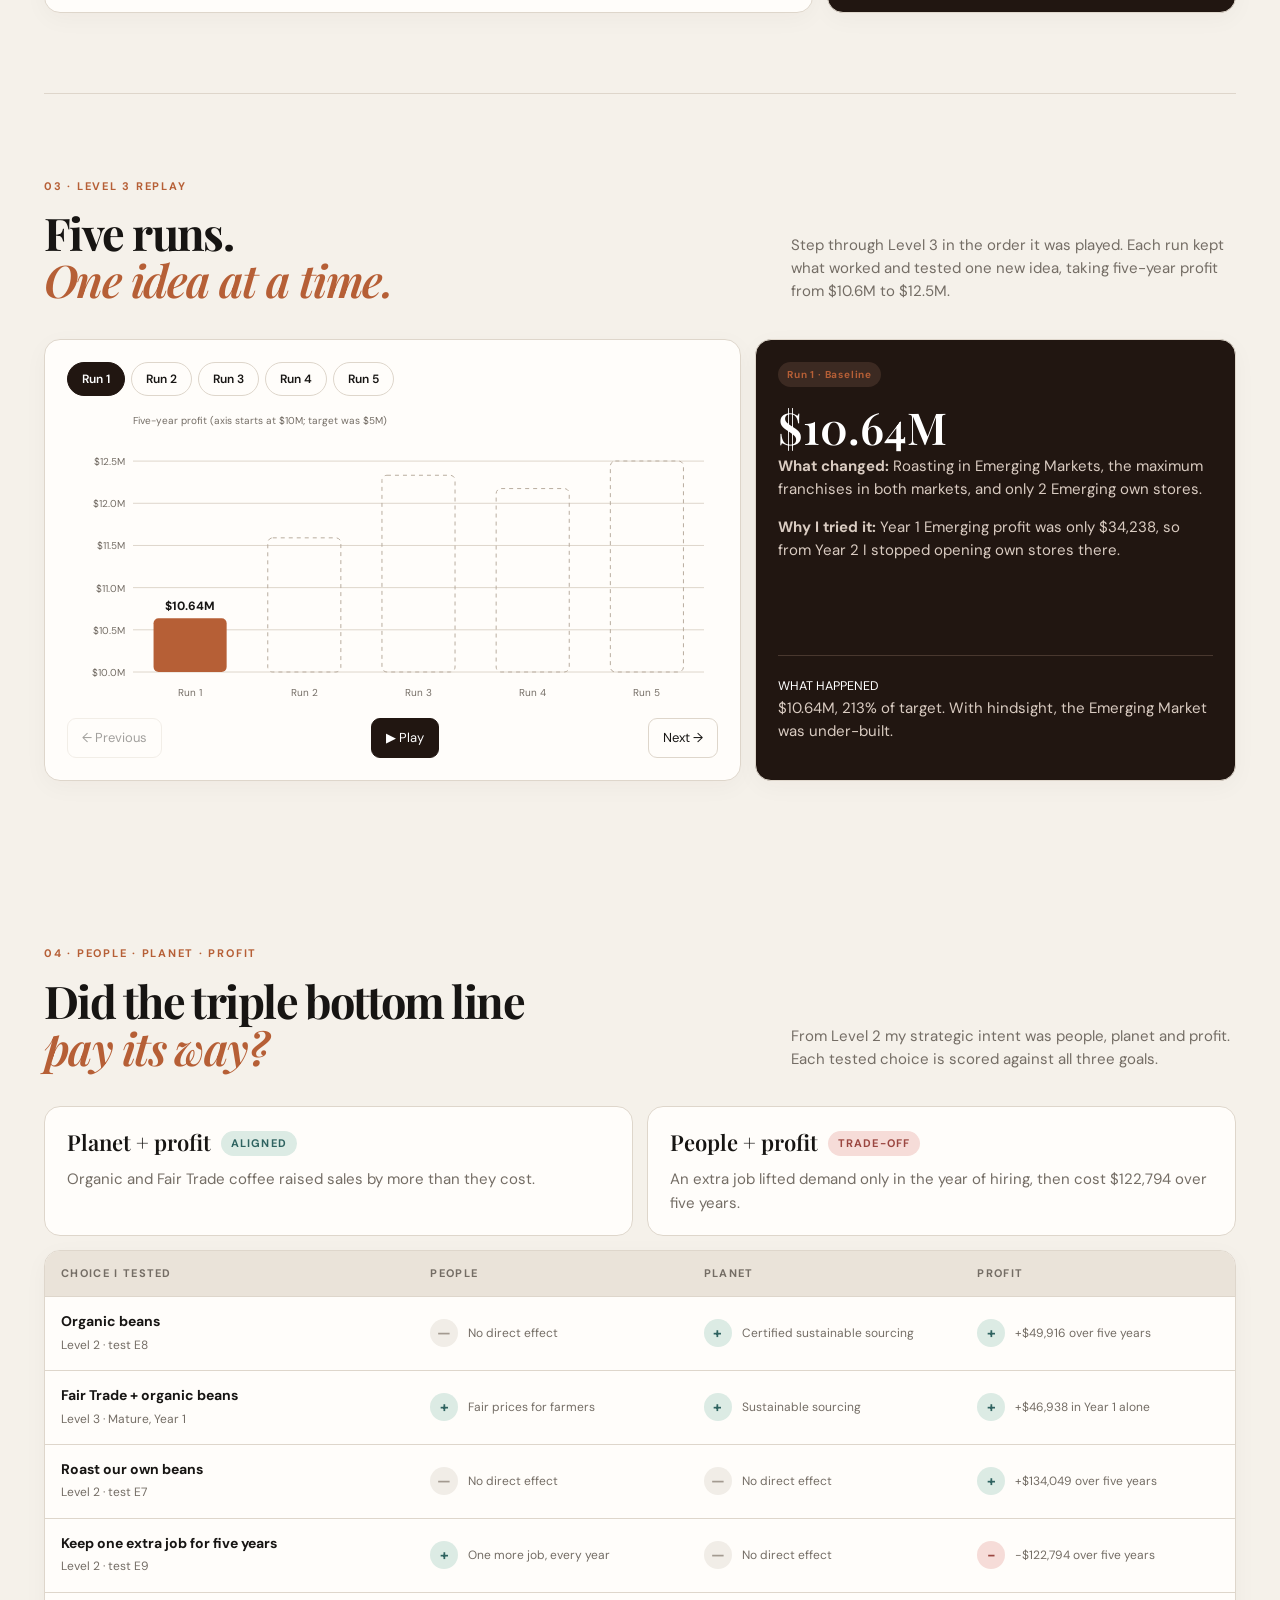
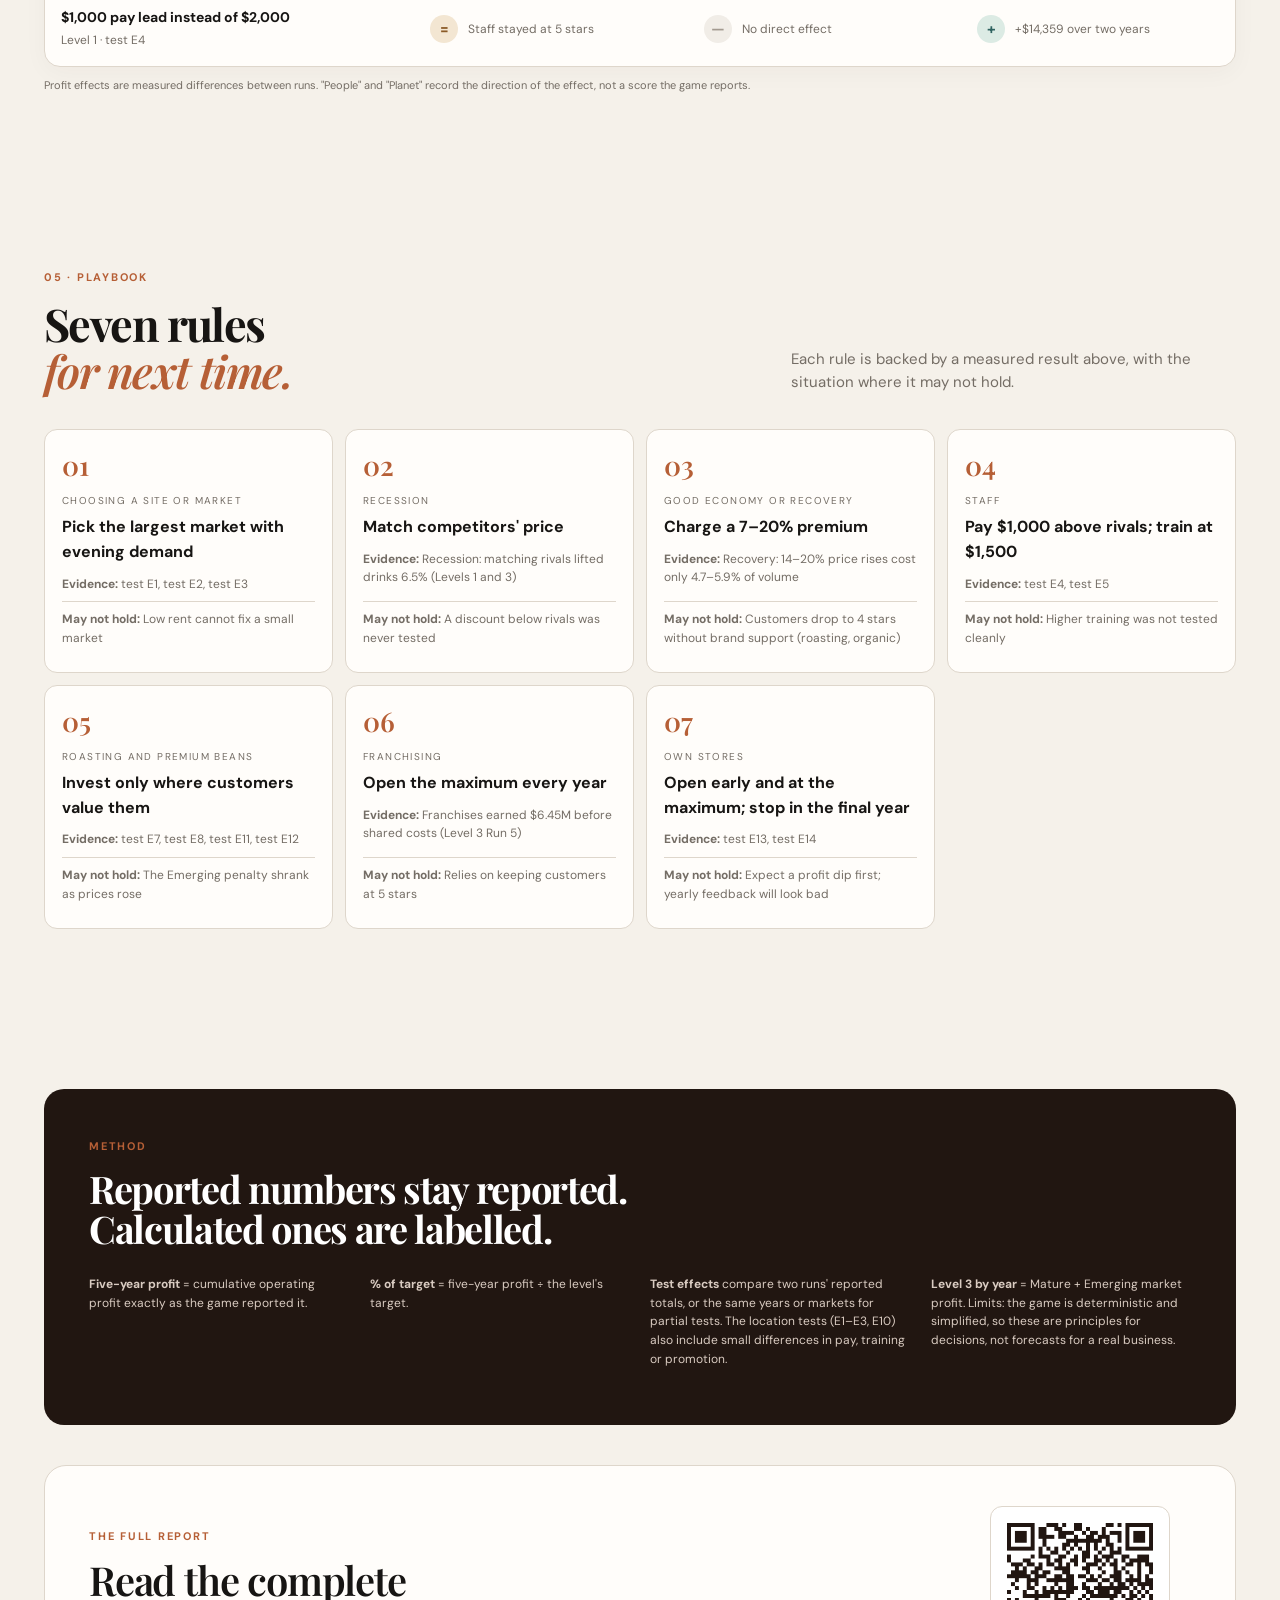
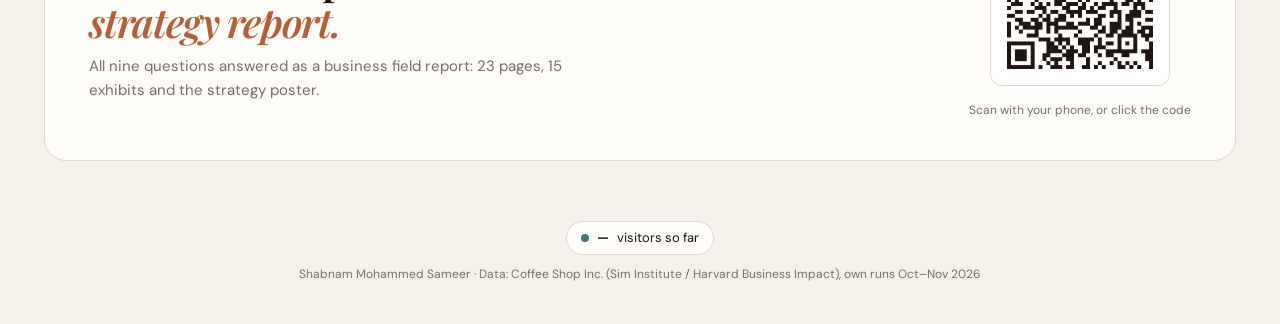
==== commit 2a118464: "Add files via upload" ====
--- a/index.html
+++ b/index.html
@@ -1,7 +1,64 @@
 <!doctype html><html lang="en"><head><meta charset="utf-8"><meta name="viewport" content="width=device-width,initial-scale=1"><meta property="og:type" content="website"><meta property="og:url" content="https://shab-analytics.github.io/coffee-strategy-dashboard/"><meta property="og:title" content="What 15 runs taught me · Coffee Shop Strategy"><meta property="og:description" content="A coffee business simulation played as 14 controlled experiments: what actually moved profit, measured to the dollar."><meta property="og:image" content="https://shab-analytics.github.io/coffee-strategy-dashboard/assets/banner.png"><meta property="og:image:width" content="1280"><meta property="og:image:height" content="640"><meta name="twitter:card" content="summary_large_image"><meta name="twitter:image" content="https://shab-analytics.github.io/coffee-strategy-dashboard/assets/banner.png">
-<meta name="description" content="What 15 Coffee Shop Inc. simulation runs taught me about growing a coffee business: results, controlled experiments, a Level 3 replay and a people-planet-profit scorecard."><title>What 15 Runs Taught Me · Coffee Shop Strategy</title><link rel="stylesheet" href="styles.css"><script data-goatcounter="https://shabcoffee.goatcounter.com/count" async src="//gc.zgo.at/count.js"></script></head><body>
+<meta name="description" content="What 15 Coffee Shop Inc. simulation runs taught me about growing a coffee business: results, controlled experiments, a Level 3 replay and a people-planet-profit scorecard."><title>What 15 Runs Taught Me · Coffee Shop Strategy</title><link rel="stylesheet" href="styles.css?v=china1"><script data-goatcounter="https://shabcoffee.goatcounter.com/count" async src="//gc.zgo.at/count.js"></script></head><body>
 <svg width="0" height="0" style="position:absolute" aria-hidden="true"><defs><filter id="soft" x="-5%" y="-5%" width="110%" height="110%"><feGaussianBlur stdDeviation="0.45"/></filter></defs></svg><header class="nav"><a class="brand" href="#pulse"><span>C</span>COFFEE SHOP STRATEGY</a><nav><a href="#pulse">Pulse</a><a href="#performance">Performance</a><a href="#lab">Decision Lab</a><a href="#replay">Replay</a><a href="#scorecard">Scorecard</a><a href="#playbook">Playbook</a></nav><div class="actions"><button id="theme" aria-label="Toggle dark mode">◐</button><button id="export">Export CSV</button></div></header>
-<main><section class="hero" id="pulse"><div class="hero-text"><h1>What 15 runs<br><em>taught me.</em></h1><p class="hero-deck">How I grew a coffee business from one shop to an international chain, and which decisions actually moved profit.</p><p class="hero-question">Shabnam Mohammed Sameer · Coffee Shop Inc. simulation (Sim Institute / Harvard Business Impact) · October–November 2026<br><b>What creates profitable growth in a coffee business?</b></p><div class="hero-actions"><a class="primary" href="#performance">Explore the evidence ↓</a><span>Every number comes from the game's own result screens</span></div></div><div class="cup-journey" aria-label="The three levels of the simulation"><div class="cup-stage"><div class="cup-scene cup-one"><div class="steam" aria-hidden="true"><i></i><i></i><i></i></div><div class="saucer"></div><div class="latte"><svg class="art" viewBox="0 0 100 100" aria-hidden="true"><g filter="url(#soft)"><circle class="blob" cx="50" cy="52" r="22" fill="#fdf6ea"/><path d="M50 77 C34 66 19 54 21 40 C23 27 40 24 50 37 C60 24 77 27 79 40 C81 54 66 66 50 77 Z" fill="#fdf6ea"/><path d="M50 77 L50 86" stroke="#fdf6ea" stroke-width="2.4" stroke-linecap="round"/></g></svg><span class="gloss"></span></div><div class="handle"></div></div><div class="cup-copy"><b>LEVEL 1</b><strong>One Shop</strong><span>Best run: 152% of target</span></div></div><div class="journey-arrow" aria-hidden="true">→</div><div class="cup-stage"><div class="cup-scene cup-two"><div class="steam" aria-hidden="true"><i></i><i></i><i></i></div><div class="saucer"></div><div class="latte"><svg class="art" viewBox="0 0 100 100" aria-hidden="true"><g filter="url(#soft)"><path d="M23.0 66.0 Q50 86.0 77.0 66.0 Q50 72.8 23.0 66.0 Z" fill="#fdf6ea"/><path d="M27.0 56.0 Q50 74.0 73.0 56.0 Q50 61.8 27.0 56.0 Z" fill="#fdf6ea"/><path d="M31.0 47.0 Q50 63.0 69.0 47.0 Q50 51.8 31.0 47.0 Z" fill="#fdf6ea"/><path d="M35.0 38.5 Q50 52.5 65.0 38.5 Q50 42.3 35.0 38.5 Z" fill="#fdf6ea"/><path transform="translate(36.50 15.96) scale(0.27)" d="M50 77 C34 66 19 54 21 40 C23 27 40 24 50 37 C60 24 77 27 79 40 C81 54 66 66 50 77 Z" fill="#fdf6ea"/><path d="M50 26 L50 77" stroke="#fdf6ea" stroke-width="1.5" stroke-linecap="round"/></g></svg><span class="gloss"></span></div><div class="handle"></div></div><div class="cup-copy"><b>LEVEL 2</b><strong>Build the Brand</strong><span>Best run: 193% of target</span></div></div><div class="journey-arrow" aria-hidden="true">→</div><div class="cup-stage"><div class="cup-scene cup-three"><div class="steam" aria-hidden="true"><i></i><i></i><i></i></div><div class="saucer"></div><div class="latte"><svg class="art" viewBox="0 0 100 100" aria-hidden="true"><g filter="url(#soft)"><path transform="translate(52.0 78.0)" d="M0 0 C-12.6 6.8 -28.8 3.8 -36.0 -9.0 C-25.9 -1.5 -10.8 -1.1 0 -7.5 Z" fill="#fdf6ea"/><path transform="translate(50.9 70.3)" d="M0 0 C-11.4 6.2 -26.1 3.5 -32.7 -9.5 C-23.5 -1.4 -9.8 -1.0 0 -6.9 Z" fill="#fdf6ea"/><path transform="translate(49.6 62.7)" d="M0 0 C-10.3 5.7 -23.5 3.2 -29.3 -10.0 C-21.1 -1.3 -8.8 -1.0 0 -6.3 Z" fill="#fdf6ea"/><path transform="translate(48.0 55.0)" d="M0 0 C-9.1 5.2 -20.8 2.9 -26.0 -10.5 C-18.7 -1.2 -7.8 -0.9 0 -5.8 Z" fill="#fdf6ea"/><path transform="translate(46.2 47.3)" d="M0 0 C-7.9 4.7 -18.1 2.6 -22.7 -11.0 C-16.3 -1.0 -6.8 -0.8 0 -5.2 Z" fill="#fdf6ea"/><path transform="translate(44.2 39.7)" d="M0 0 C-6.8 4.1 -15.5 2.3 -19.3 -11.5 C-13.9 -0.9 -5.8 -0.7 0 -4.6 Z" fill="#fdf6ea"/><path transform="translate(42.0 32.0)" d="M0 0 C-5.6 3.6 -12.8 2.0 -16.0 -12.0 C-11.5 -0.8 -4.8 -0.6 0 -4.0 Z" fill="#fdf6ea"/><path d="M24 80 C36 90 60 90 70 78 C58 82 40 83 24 80 Z" fill="#fdf6ea"/><path d="M52 80 Q50 54 42 30" stroke="#fdf6ea" stroke-width="1.6" stroke-linecap="round" fill="none"/><path d="M66 79 C80 72 81 57 73 47 C65 37 66 26 74 22" stroke="#fdf6ea" stroke-width="4.4" stroke-linecap="round" fill="none"/><path d="M72 24 C74 18 81 17 84 21 L88 23 L82 25 C79 27 74 27 72 24 Z" fill="#fdf6ea"/></g></svg><span class="gloss"></span></div><div class="handle"></div></div><div class="cup-copy"><b>LEVEL 3</b><strong>Go International</strong><span>Best run: 250% of target</span></div></div></div></section>
+<main><section class="hero" id="pulse"><div class="hero-text"><h1>What 15 runs<br><em>taught me.</em></h1><p class="hero-deck">How I grew a coffee business from one shop to an international chain, and which decisions actually moved profit.</p><p class="hero-question">Shabnam Mohammed Sameer · Coffee Shop Inc. simulation (Sim Institute / Harvard Business Impact) · October–November 2026<br><b>What creates profitable growth in a coffee business?</b></p><div class="hero-actions"><a class="primary" href="#performance">Explore the evidence ↓</a><span>Every number comes from the game's own result screens</span></div></div><div class="cup-journey" aria-label="The three levels of the simulation"><div class="cup-stage"><div class="cup-scene cup-one"><div class="steam" aria-hidden="true"><i></i><i></i><i></i></div><svg class="china" viewBox="0 0 200 200" aria-hidden="true"><defs>
+<radialGradient id="c0s" cx="45%" cy="40%" r="62%"><stop offset="0" stop-color="#ffffff"/><stop offset=".7" stop-color="#f3efe8"/><stop offset="1" stop-color="#e4ddd2"/></radialGradient>
+<radialGradient id="c0w" cx="50%" cy="50%" r="50%"><stop offset=".78" stop-color="#e6dfd5"/><stop offset=".9" stop-color="#ffffff"/><stop offset="1" stop-color="#ffffff"/></radialGradient>
+<linearGradient id="c0h" x1="0" y1="0" x2="1" y2="1"><stop offset="0" stop-color="#ffffff"/><stop offset="1" stop-color="#e4ddd2"/></linearGradient>
+<filter id="c0b" x="-20%" y="-20%" width="140%" height="140%"><feGaussianBlur stdDeviation="3"/></filter></defs>
+<ellipse cx="102" cy="108" rx="92" ry="90" fill="rgba(60,35,20,.22)" filter="url(#c0b)"/>
+<path d="M196.60,100.00 L196.40,101.68 L195.84,103.35 L195.04,104.98 L194.17,106.59 L193.42,108.17 L192.92,109.77 L192.77,111.39 L192.94,113.06 L193.34,114.78 L193.83,116.54 L194.22,118.31 L194.35,120.06 L194.12,121.73 L193.49,123.31 L192.54,124.79 L191.37,126.20 L190.18,127.57 L189.12,128.96 L188.33,130.41 L187.86,131.98 L187.69,133.66 L187.72,135.44 L187.80,137.27 L187.76,139.08 L187.46,140.78 L186.81,142.34 L185.80,143.72 L184.50,144.93 L183.04,146.03 L181.58,147.10 L180.27,148.23 L179.21,149.50 L178.45,150.94 L177.94,152.57 L177.59,154.33 L177.26,156.13 L176.79,157.87 L176.07,159.43 L175.05,160.77 L173.71,161.85 L172.15,162.72 L170.47,163.46 L168.82,164.18 L167.32,165.01 L166.04,166.04 L165.01,167.32 L164.18,168.82 L163.46,170.47 L162.72,172.15 L161.85,173.71 L160.77,175.05 L159.43,176.07 L157.87,176.79 L156.13,177.26 L154.33,177.59 L152.57,177.94 L150.94,178.45 L149.50,179.21 L148.23,180.27 L147.10,181.58 L146.03,183.04 L144.93,184.50 L143.72,185.80 L142.34,186.81 L140.78,187.46 L139.08,187.76 L137.27,187.80 L135.44,187.72 L133.66,187.69 L131.98,187.86 L130.41,188.33 L128.96,189.12 L127.57,190.18 L126.20,191.37 L124.79,192.54 L123.31,193.49 L121.73,194.12 L120.06,194.35 L118.31,194.22 L116.54,193.83 L114.78,193.34 L113.06,192.94 L111.39,192.77 L109.77,192.92 L108.17,193.42 L106.59,194.17 L104.98,195.04 L103.35,195.84 L101.68,196.40 L100.00,196.60 L98.32,196.40 L96.65,195.84 L95.02,195.04 L93.41,194.17 L91.83,193.42 L90.23,192.92 L88.61,192.77 L86.94,192.94 L85.22,193.34 L83.46,193.83 L81.69,194.22 L79.94,194.35 L78.27,194.12 L76.69,193.49 L75.21,192.54 L73.80,191.37 L72.43,190.18 L71.04,189.12 L69.59,188.33 L68.02,187.86 L66.34,187.69 L64.56,187.72 L62.73,187.80 L60.92,187.76 L59.22,187.46 L57.66,186.81 L56.28,185.80 L55.07,184.50 L53.97,183.04 L52.90,181.58 L51.77,180.27 L50.50,179.21 L49.06,178.45 L47.43,177.94 L45.67,177.59 L43.87,177.26 L42.13,176.79 L40.57,176.07 L39.23,175.05 L38.15,173.71 L37.28,172.15 L36.54,170.47 L35.82,168.82 L34.99,167.32 L33.96,166.04 L32.68,165.01 L31.18,164.18 L29.53,163.46 L27.85,162.72 L26.29,161.85 L24.95,160.77 L23.93,159.43 L23.21,157.87 L22.74,156.13 L22.41,154.33 L22.06,152.57 L21.55,150.94 L20.79,149.50 L19.73,148.23 L18.42,147.10 L16.96,146.03 L15.50,144.93 L14.20,143.72 L13.19,142.34 L12.54,140.78 L12.24,139.08 L12.20,137.27 L12.28,135.44 L12.31,133.66 L12.14,131.98 L11.67,130.41 L10.88,128.96 L9.82,127.57 L8.63,126.20 L7.46,124.79 L6.51,123.31 L5.88,121.73 L5.65,120.06 L5.78,118.31 L6.17,116.54 L6.66,114.78 L7.06,113.06 L7.23,111.39 L7.08,109.77 L6.58,108.17 L5.83,106.59 L4.96,104.98 L4.16,103.35 L3.60,101.68 L3.40,100.00 L3.60,98.32 L4.16,96.65 L4.96,95.02 L5.83,93.41 L6.58,91.83 L7.08,90.23 L7.23,88.61 L7.06,86.94 L6.66,85.22 L6.17,83.46 L5.78,81.69 L5.65,79.94 L5.88,78.27 L6.51,76.69 L7.46,75.21 L8.63,73.80 L9.82,72.43 L10.88,71.04 L11.67,69.59 L12.14,68.02 L12.31,66.34 L12.28,64.56 L12.20,62.73 L12.24,60.92 L12.54,59.22 L13.19,57.66 L14.20,56.28 L15.50,55.07 L16.96,53.97 L18.42,52.90 L19.73,51.77 L20.79,50.50 L21.55,49.06 L22.06,47.43 L22.41,45.67 L22.74,43.87 L23.21,42.13 L23.93,40.57 L24.95,39.23 L26.29,38.15 L27.85,37.28 L29.53,36.54 L31.18,35.82 L32.68,34.99 L33.96,33.96 L34.99,32.68 L35.82,31.18 L36.54,29.53 L37.28,27.85 L38.15,26.29 L39.23,24.95 L40.57,23.93 L42.13,23.21 L43.87,22.74 L45.67,22.41 L47.43,22.06 L49.06,21.55 L50.50,20.79 L51.77,19.73 L52.90,18.42 L53.97,16.96 L55.07,15.50 L56.28,14.20 L57.66,13.19 L59.22,12.54 L60.92,12.24 L62.73,12.20 L64.56,12.28 L66.34,12.31 L68.02,12.14 L69.59,11.67 L71.04,10.88 L72.43,9.82 L73.80,8.63 L75.21,7.46 L76.69,6.51 L78.27,5.88 L79.94,5.65 L81.69,5.78 L83.46,6.17 L85.22,6.66 L86.94,7.06 L88.61,7.23 L90.23,7.08 L91.83,6.58 L93.41,5.83 L95.02,4.96 L96.65,4.16 L98.32,3.60 L100.00,3.40 L101.68,3.60 L103.35,4.16 L104.98,4.96 L106.59,5.83 L108.17,6.58 L109.77,7.08 L111.39,7.23 L113.06,7.06 L114.78,6.66 L116.54,6.17 L118.31,5.78 L120.06,5.65 L121.73,5.88 L123.31,6.51 L124.79,7.46 L126.20,8.63 L127.57,9.82 L128.96,10.88 L130.41,11.67 L131.98,12.14 L133.66,12.31 L135.44,12.28 L137.27,12.20 L139.08,12.24 L140.78,12.54 L142.34,13.19 L143.72,14.20 L144.93,15.50 L146.03,16.96 L147.10,18.42 L148.23,19.73 L149.50,20.79 L150.94,21.55 L152.57,22.06 L154.33,22.41 L156.13,22.74 L157.87,23.21 L159.43,23.93 L160.77,24.95 L161.85,26.29 L162.72,27.85 L163.46,29.53 L164.18,31.18 L165.01,32.68 L166.04,33.96 L167.32,34.99 L168.82,35.82 L170.47,36.54 L172.15,37.28 L173.71,38.15 L175.05,39.23 L176.07,40.57 L176.79,42.13 L177.26,43.87 L177.59,45.67 L177.94,47.43 L178.45,49.06 L179.21,50.50 L180.27,51.77 L181.58,52.90 L183.04,53.97 L184.50,55.07 L185.80,56.28 L186.81,57.66 L187.46,59.22 L187.76,60.92 L187.80,62.73 L187.72,64.56 L187.69,66.34 L187.86,68.02 L188.33,69.59 L189.12,71.04 L190.18,72.43 L191.37,73.80 L192.54,75.21 L193.49,76.69 L194.12,78.27 L194.35,79.94 L194.22,81.69 L193.83,83.46 L193.34,85.22 L192.94,86.94 L192.77,88.61 L192.92,90.23 L193.42,91.83 L194.17,93.41 L195.04,95.02 L195.84,96.65 L196.40,98.32 L196.60,100.00Z" fill="url(#c0s)" stroke="rgba(0,0,0,.10)" stroke-width=".6"/>
+<path d="M192.70,100.00 L192.55,101.62 L192.11,103.22 L191.50,104.80 L190.83,106.35 L190.24,107.89 L189.83,109.44 L189.67,111.01 L189.75,112.61 L190.01,114.26 L190.32,115.92 L190.54,117.60 L190.57,119.25 L190.32,120.85 L189.77,122.38 L188.96,123.84 L188.00,125.23 L187.00,126.60 L186.10,127.98 L185.39,129.40 L184.92,130.91 L184.67,132.50 L184.57,134.17 L184.49,135.87 L184.32,137.54 L183.95,139.15 L183.31,140.63 L182.39,141.98 L181.25,143.20 L179.99,144.34 L178.72,145.45 L177.56,146.60 L176.58,147.85 L175.82,149.24 L175.24,150.75 L174.78,152.36 L174.33,154.00 L173.76,155.59 L173.01,157.04 L172.02,158.32 L170.80,159.41 L169.40,160.32 L167.90,161.14 L166.43,161.95 L165.06,162.83 L163.85,163.85 L162.83,165.06 L161.95,166.43 L161.14,167.90 L160.32,169.40 L159.41,170.80 L158.32,172.02 L157.04,173.01 L155.59,173.76 L154.00,174.33 L152.36,174.78 L150.75,175.24 L149.24,175.82 L147.85,176.58 L146.60,177.56 L145.45,178.72 L144.34,179.99 L143.20,181.25 L141.98,182.39 L140.63,183.31 L139.15,183.95 L137.54,184.32 L135.87,184.49 L134.17,184.57 L132.50,184.67 L130.91,184.92 L129.40,185.39 L127.98,186.10 L126.60,187.00 L125.23,188.00 L123.84,188.96 L122.38,189.77 L120.85,190.32 L119.25,190.57 L117.60,190.54 L115.92,190.32 L114.26,190.01 L112.61,189.75 L111.01,189.67 L109.44,189.83 L107.89,190.24 L106.35,190.83 L104.80,191.50 L103.22,192.11 L101.62,192.55 L100.00,192.70 L98.38,192.55 L96.78,192.11 L95.20,191.50 L93.65,190.83 L92.11,190.24 L90.56,189.83 L88.99,189.67 L87.39,189.75 L85.74,190.01 L84.08,190.32 L82.40,190.54 L80.75,190.57 L79.15,190.32 L77.62,189.77 L76.16,188.96 L74.77,188.00 L73.40,187.00 L72.02,186.10 L70.60,185.39 L69.09,184.92 L67.50,184.67 L65.83,184.57 L64.13,184.49 L62.46,184.32 L60.85,183.95 L59.37,183.31 L58.02,182.39 L56.80,181.25 L55.66,179.99 L54.55,178.72 L53.40,177.56 L52.15,176.58 L50.76,175.82 L49.25,175.24 L47.64,174.78 L46.00,174.33 L44.41,173.76 L42.96,173.01 L41.68,172.02 L40.59,170.80 L39.68,169.40 L38.86,167.90 L38.05,166.43 L37.17,165.06 L36.15,163.85 L34.94,162.83 L33.57,161.95 L32.10,161.14 L30.60,160.32 L29.20,159.41 L27.98,158.32 L26.99,157.04 L26.24,155.59 L25.67,154.00 L25.22,152.36 L24.76,150.75 L24.18,149.24 L23.42,147.85 L22.44,146.60 L21.28,145.45 L20.01,144.34 L18.75,143.20 L17.61,141.98 L16.69,140.63 L16.05,139.15 L15.68,137.54 L15.51,135.87 L15.43,134.17 L15.33,132.50 L15.08,130.91 L14.61,129.40 L13.90,127.98 L13.00,126.60 L12.00,125.23 L11.04,123.84 L10.23,122.38 L9.68,120.85 L9.43,119.25 L9.46,117.60 L9.68,115.92 L9.99,114.26 L10.25,112.61 L10.33,111.01 L10.17,109.44 L9.76,107.89 L9.17,106.35 L8.50,104.80 L7.89,103.22 L7.45,101.62 L7.30,100.00 L7.45,98.38 L7.89,96.78 L8.50,95.20 L9.17,93.65 L9.76,92.11 L10.17,90.56 L10.33,88.99 L10.25,87.39 L9.99,85.74 L9.68,84.08 L9.46,82.40 L9.43,80.75 L9.68,79.15 L10.23,77.62 L11.04,76.16 L12.00,74.77 L13.00,73.40 L13.90,72.02 L14.61,70.60 L15.08,69.09 L15.33,67.50 L15.43,65.83 L15.51,64.13 L15.68,62.46 L16.05,60.85 L16.69,59.37 L17.61,58.02 L18.75,56.80 L20.01,55.66 L21.28,54.55 L22.44,53.40 L23.42,52.15 L24.18,50.76 L24.76,49.25 L25.22,47.64 L25.67,46.00 L26.24,44.41 L26.99,42.96 L27.98,41.68 L29.20,40.59 L30.60,39.68 L32.10,38.86 L33.57,38.05 L34.94,37.17 L36.15,36.15 L37.17,34.94 L38.05,33.57 L38.86,32.10 L39.68,30.60 L40.59,29.20 L41.68,27.98 L42.96,26.99 L44.41,26.24 L46.00,25.67 L47.64,25.22 L49.25,24.76 L50.76,24.18 L52.15,23.42 L53.40,22.44 L54.55,21.28 L55.66,20.01 L56.80,18.75 L58.02,17.61 L59.37,16.69 L60.85,16.05 L62.46,15.68 L64.13,15.51 L65.83,15.43 L67.50,15.33 L69.09,15.08 L70.60,14.61 L72.02,13.90 L73.40,13.00 L74.77,12.00 L76.16,11.04 L77.62,10.23 L79.15,9.68 L80.75,9.43 L82.40,9.46 L84.08,9.68 L85.74,9.99 L87.39,10.25 L88.99,10.33 L90.56,10.17 L92.11,9.76 L93.65,9.17 L95.20,8.50 L96.78,7.89 L98.38,7.45 L100.00,7.30 L101.62,7.45 L103.22,7.89 L104.80,8.50 L106.35,9.17 L107.89,9.76 L109.44,10.17 L111.01,10.33 L112.61,10.25 L114.26,9.99 L115.92,9.68 L117.60,9.46 L119.25,9.43 L120.85,9.68 L122.38,10.23 L123.84,11.04 L125.23,12.00 L126.60,13.00 L127.98,13.90 L129.40,14.61 L130.91,15.08 L132.50,15.33 L134.17,15.43 L135.87,15.51 L137.54,15.68 L139.15,16.05 L140.63,16.69 L141.98,17.61 L143.20,18.75 L144.34,20.01 L145.45,21.28 L146.60,22.44 L147.85,23.42 L149.24,24.18 L150.75,24.76 L152.36,25.22 L154.00,25.67 L155.59,26.24 L157.04,26.99 L158.32,27.98 L159.41,29.20 L160.32,30.60 L161.14,32.10 L161.95,33.57 L162.83,34.94 L163.85,36.15 L165.06,37.17 L166.43,38.05 L167.90,38.86 L169.40,39.68 L170.80,40.59 L172.02,41.68 L173.01,42.96 L173.76,44.41 L174.33,46.00 L174.78,47.64 L175.24,49.25 L175.82,50.76 L176.58,52.15 L177.56,53.40 L178.72,54.55 L179.99,55.66 L181.25,56.80 L182.39,58.02 L183.31,59.37 L183.95,60.85 L184.32,62.46 L184.49,64.13 L184.57,65.83 L184.67,67.50 L184.92,69.09 L185.39,70.60 L186.10,72.02 L187.00,73.40 L188.00,74.77 L188.96,76.16 L189.77,77.62 L190.32,79.15 L190.57,80.75 L190.54,82.40 L190.32,84.08 L190.01,85.74 L189.75,87.39 L189.67,88.99 L189.83,90.56 L190.24,92.11 L190.83,93.65 L191.50,95.20 L192.11,96.78 L192.55,98.38 L192.70,100.00Z" fill="none" stroke="#c39a4e" stroke-width=".9" opacity=".95"/>
+<circle cx="100" cy="100" r="78.5" fill="none" stroke="#c39a4e" stroke-width=".7" opacity=".9"/>
+<circle cx="184.50" cy="100.00" r="1.05" fill="#c39a4e"/><circle cx="183.22" cy="114.67" r="1.05" fill="#c39a4e"/><circle cx="179.40" cy="128.90" r="1.05" fill="#c39a4e"/><circle cx="173.18" cy="142.25" r="1.05" fill="#c39a4e"/><circle cx="164.73" cy="154.32" r="1.05" fill="#c39a4e"/><circle cx="154.32" cy="164.73" r="1.05" fill="#c39a4e"/><circle cx="142.25" cy="173.18" r="1.05" fill="#c39a4e"/><circle cx="128.90" cy="179.40" r="1.05" fill="#c39a4e"/><circle cx="114.67" cy="183.22" r="1.05" fill="#c39a4e"/><circle cx="100.00" cy="184.50" r="1.05" fill="#c39a4e"/><circle cx="85.33" cy="183.22" r="1.05" fill="#c39a4e"/><circle cx="71.10" cy="179.40" r="1.05" fill="#c39a4e"/><circle cx="57.75" cy="173.18" r="1.05" fill="#c39a4e"/><circle cx="45.68" cy="164.73" r="1.05" fill="#c39a4e"/><circle cx="35.27" cy="154.32" r="1.05" fill="#c39a4e"/><circle cx="26.82" cy="142.25" r="1.05" fill="#c39a4e"/><circle cx="20.60" cy="128.90" r="1.05" fill="#c39a4e"/><circle cx="16.78" cy="114.67" r="1.05" fill="#c39a4e"/><circle cx="15.50" cy="100.00" r="1.05" fill="#c39a4e"/><circle cx="16.78" cy="85.33" r="1.05" fill="#c39a4e"/><circle cx="20.60" cy="71.10" r="1.05" fill="#c39a4e"/><circle cx="26.82" cy="57.75" r="1.05" fill="#c39a4e"/><circle cx="35.27" cy="45.68" r="1.05" fill="#c39a4e"/><circle cx="45.68" cy="35.27" r="1.05" fill="#c39a4e"/><circle cx="57.75" cy="26.82" r="1.05" fill="#c39a4e"/><circle cx="71.10" cy="20.60" r="1.05" fill="#c39a4e"/><circle cx="85.33" cy="16.78" r="1.05" fill="#c39a4e"/><circle cx="100.00" cy="15.50" r="1.05" fill="#c39a4e"/><circle cx="114.67" cy="16.78" r="1.05" fill="#c39a4e"/><circle cx="128.90" cy="20.60" r="1.05" fill="#c39a4e"/><circle cx="142.25" cy="26.82" r="1.05" fill="#c39a4e"/><circle cx="154.32" cy="35.27" r="1.05" fill="#c39a4e"/><circle cx="164.73" cy="45.68" r="1.05" fill="#c39a4e"/><circle cx="173.18" cy="57.75" r="1.05" fill="#c39a4e"/><circle cx="179.40" cy="71.10" r="1.05" fill="#c39a4e"/><circle cx="183.22" cy="85.33" r="1.05" fill="#c39a4e"/>
+<circle cx="100" cy="100" r="74" fill="rgba(0,0,0,.05)"/>
+<g transform="translate(164 100)"><path d="M-8 -16 C12 -21 30 -13 30 0 C30 13 12 21 -8 16 L-8 8.5 C7 11 19.5 7 19.5 0 C19.5 -7 7 -11 -8 -8.5 Z" transform="translate(2.5 4)" fill="rgba(50,30,15,.28)" filter="url(#c0b)"/><path d="M-8 -16 C12 -21 30 -13 30 0 C30 13 12 21 -8 16 L-8 8.5 C7 11 19.5 7 19.5 0 C19.5 -7 7 -11 -8 -8.5 Z" fill="url(#c0h)" stroke="rgba(0,0,0,.22)" stroke-width=".7"/><path d="M-4 -14.6 C12 -18.5 27 -11.5 27.4 0" fill="none" stroke="#c39a4e" stroke-width="1.1"/><path d="M2 -13.8 C12 -15.5 21 -11 23.5 -4" fill="none" stroke="rgba(255,255,255,.7)" stroke-width="1.2" stroke-linecap="round"/></g>
+<circle cx="102" cy="106" r="71" fill="rgba(50,30,15,.28)" filter="url(#c0b)"/>
+<circle cx="100" cy="100" r="70" fill="url(#c0s)"/>
+<circle cx="100" cy="100" r="66.5" fill="url(#c0w)"/>
+<circle cx="100" cy="100" r="68.6" fill="none" stroke="#c39a4e" stroke-width="1.1"/>
+<circle cx="100" cy="100" r="70" fill="none" stroke="rgba(0,0,0,.12)" stroke-width=".5"/>
+<path d="M44 70 A62 62 0 0 1 92 36" fill="none" stroke="rgba(255,255,255,.85)" stroke-width="2.2" stroke-linecap="round"/>
+<path d="M14 82 A88 88 0 0 1 44 28" fill="none" stroke="rgba(255,255,255,.85)" stroke-width="2.6" stroke-linecap="round" opacity=".8"/>
+</svg><div class="latte"><svg class="art" viewBox="0 0 100 100" aria-hidden="true"><g filter="url(#soft)"><circle class="blob" cx="50" cy="52" r="22" fill="#fdf6ea"/><path d="M50 77 C34 66 19 54 21 40 C23 27 40 24 50 37 C60 24 77 27 79 40 C81 54 66 66 50 77 Z" fill="#fdf6ea"/><path d="M50 77 L50 86" stroke="#fdf6ea" stroke-width="2.4" stroke-linecap="round"/></g></svg><span class="gloss"></span></div></div><div class="cup-copy"><b>LEVEL 1</b><strong>One Shop</strong><span>Best run: 152% of target</span></div></div><div class="journey-arrow" aria-hidden="true">→</div><div class="cup-stage"><div class="cup-scene cup-two"><div class="steam" aria-hidden="true"><i></i><i></i><i></i></div><svg class="china" viewBox="0 0 200 200" aria-hidden="true"><defs>
+<radialGradient id="c1s" cx="45%" cy="40%" r="62%"><stop offset="0" stop-color="#ffffff"/><stop offset=".7" stop-color="#f1f4f7"/><stop offset="1" stop-color="#dfe5ec"/></radialGradient>
+<radialGradient id="c1w" cx="50%" cy="50%" r="50%"><stop offset=".78" stop-color="#e6dfd5"/><stop offset=".9" stop-color="#ffffff"/><stop offset="1" stop-color="#ffffff"/></radialGradient>
+<linearGradient id="c1h" x1="0" y1="0" x2="1" y2="1"><stop offset="0" stop-color="#ffffff"/><stop offset="1" stop-color="#dfe5ec"/></linearGradient>
+<filter id="c1b" x="-20%" y="-20%" width="140%" height="140%"><feGaussianBlur stdDeviation="3"/></filter></defs>
+<ellipse cx="102" cy="108" rx="92" ry="90" fill="rgba(60,35,20,.22)" filter="url(#c1b)"/>
+<path d="M196.60,100.00 L196.40,101.68 L195.84,103.35 L195.04,104.98 L194.17,106.59 L193.42,108.17 L192.92,109.77 L192.77,111.39 L192.94,113.06 L193.34,114.78 L193.83,116.54 L194.22,118.31 L194.35,120.06 L194.12,121.73 L193.49,123.31 L192.54,124.79 L191.37,126.20 L190.18,127.57 L189.12,128.96 L188.33,130.41 L187.86,131.98 L187.69,133.66 L187.72,135.44 L187.80,137.27 L187.76,139.08 L187.46,140.78 L186.81,142.34 L185.80,143.72 L184.50,144.93 L183.04,146.03 L181.58,147.10 L180.27,148.23 L179.21,149.50 L178.45,150.94 L177.94,152.57 L177.59,154.33 L177.26,156.13 L176.79,157.87 L176.07,159.43 L175.05,160.77 L173.71,161.85 L172.15,162.72 L170.47,163.46 L168.82,164.18 L167.32,165.01 L166.04,166.04 L165.01,167.32 L164.18,168.82 L163.46,170.47 L162.72,172.15 L161.85,173.71 L160.77,175.05 L159.43,176.07 L157.87,176.79 L156.13,177.26 L154.33,177.59 L152.57,177.94 L150.94,178.45 L149.50,179.21 L148.23,180.27 L147.10,181.58 L146.03,183.04 L144.93,184.50 L143.72,185.80 L142.34,186.81 L140.78,187.46 L139.08,187.76 L137.27,187.80 L135.44,187.72 L133.66,187.69 L131.98,187.86 L130.41,188.33 L128.96,189.12 L127.57,190.18 L126.20,191.37 L124.79,192.54 L123.31,193.49 L121.73,194.12 L120.06,194.35 L118.31,194.22 L116.54,193.83 L114.78,193.34 L113.06,192.94 L111.39,192.77 L109.77,192.92 L108.17,193.42 L106.59,194.17 L104.98,195.04 L103.35,195.84 L101.68,196.40 L100.00,196.60 L98.32,196.40 L96.65,195.84 L95.02,195.04 L93.41,194.17 L91.83,193.42 L90.23,192.92 L88.61,192.77 L86.94,192.94 L85.22,193.34 L83.46,193.83 L81.69,194.22 L79.94,194.35 L78.27,194.12 L76.69,193.49 L75.21,192.54 L73.80,191.37 L72.43,190.18 L71.04,189.12 L69.59,188.33 L68.02,187.86 L66.34,187.69 L64.56,187.72 L62.73,187.80 L60.92,187.76 L59.22,187.46 L57.66,186.81 L56.28,185.80 L55.07,184.50 L53.97,183.04 L52.90,181.58 L51.77,180.27 L50.50,179.21 L49.06,178.45 L47.43,177.94 L45.67,177.59 L43.87,177.26 L42.13,176.79 L40.57,176.07 L39.23,175.05 L38.15,173.71 L37.28,172.15 L36.54,170.47 L35.82,168.82 L34.99,167.32 L33.96,166.04 L32.68,165.01 L31.18,164.18 L29.53,163.46 L27.85,162.72 L26.29,161.85 L24.95,160.77 L23.93,159.43 L23.21,157.87 L22.74,156.13 L22.41,154.33 L22.06,152.57 L21.55,150.94 L20.79,149.50 L19.73,148.23 L18.42,147.10 L16.96,146.03 L15.50,144.93 L14.20,143.72 L13.19,142.34 L12.54,140.78 L12.24,139.08 L12.20,137.27 L12.28,135.44 L12.31,133.66 L12.14,131.98 L11.67,130.41 L10.88,128.96 L9.82,127.57 L8.63,126.20 L7.46,124.79 L6.51,123.31 L5.88,121.73 L5.65,120.06 L5.78,118.31 L6.17,116.54 L6.66,114.78 L7.06,113.06 L7.23,111.39 L7.08,109.77 L6.58,108.17 L5.83,106.59 L4.96,104.98 L4.16,103.35 L3.60,101.68 L3.40,100.00 L3.60,98.32 L4.16,96.65 L4.96,95.02 L5.83,93.41 L6.58,91.83 L7.08,90.23 L7.23,88.61 L7.06,86.94 L6.66,85.22 L6.17,83.46 L5.78,81.69 L5.65,79.94 L5.88,78.27 L6.51,76.69 L7.46,75.21 L8.63,73.80 L9.82,72.43 L10.88,71.04 L11.67,69.59 L12.14,68.02 L12.31,66.34 L12.28,64.56 L12.20,62.73 L12.24,60.92 L12.54,59.22 L13.19,57.66 L14.20,56.28 L15.50,55.07 L16.96,53.97 L18.42,52.90 L19.73,51.77 L20.79,50.50 L21.55,49.06 L22.06,47.43 L22.41,45.67 L22.74,43.87 L23.21,42.13 L23.93,40.57 L24.95,39.23 L26.29,38.15 L27.85,37.28 L29.53,36.54 L31.18,35.82 L32.68,34.99 L33.96,33.96 L34.99,32.68 L35.82,31.18 L36.54,29.53 L37.28,27.85 L38.15,26.29 L39.23,24.95 L40.57,23.93 L42.13,23.21 L43.87,22.74 L45.67,22.41 L47.43,22.06 L49.06,21.55 L50.50,20.79 L51.77,19.73 L52.90,18.42 L53.97,16.96 L55.07,15.50 L56.28,14.20 L57.66,13.19 L59.22,12.54 L60.92,12.24 L62.73,12.20 L64.56,12.28 L66.34,12.31 L68.02,12.14 L69.59,11.67 L71.04,10.88 L72.43,9.82 L73.80,8.63 L75.21,7.46 L76.69,6.51 L78.27,5.88 L79.94,5.65 L81.69,5.78 L83.46,6.17 L85.22,6.66 L86.94,7.06 L88.61,7.23 L90.23,7.08 L91.83,6.58 L93.41,5.83 L95.02,4.96 L96.65,4.16 L98.32,3.60 L100.00,3.40 L101.68,3.60 L103.35,4.16 L104.98,4.96 L106.59,5.83 L108.17,6.58 L109.77,7.08 L111.39,7.23 L113.06,7.06 L114.78,6.66 L116.54,6.17 L118.31,5.78 L120.06,5.65 L121.73,5.88 L123.31,6.51 L124.79,7.46 L126.20,8.63 L127.57,9.82 L128.96,10.88 L130.41,11.67 L131.98,12.14 L133.66,12.31 L135.44,12.28 L137.27,12.20 L139.08,12.24 L140.78,12.54 L142.34,13.19 L143.72,14.20 L144.93,15.50 L146.03,16.96 L147.10,18.42 L148.23,19.73 L149.50,20.79 L150.94,21.55 L152.57,22.06 L154.33,22.41 L156.13,22.74 L157.87,23.21 L159.43,23.93 L160.77,24.95 L161.85,26.29 L162.72,27.85 L163.46,29.53 L164.18,31.18 L165.01,32.68 L166.04,33.96 L167.32,34.99 L168.82,35.82 L170.47,36.54 L172.15,37.28 L173.71,38.15 L175.05,39.23 L176.07,40.57 L176.79,42.13 L177.26,43.87 L177.59,45.67 L177.94,47.43 L178.45,49.06 L179.21,50.50 L180.27,51.77 L181.58,52.90 L183.04,53.97 L184.50,55.07 L185.80,56.28 L186.81,57.66 L187.46,59.22 L187.76,60.92 L187.80,62.73 L187.72,64.56 L187.69,66.34 L187.86,68.02 L188.33,69.59 L189.12,71.04 L190.18,72.43 L191.37,73.80 L192.54,75.21 L193.49,76.69 L194.12,78.27 L194.35,79.94 L194.22,81.69 L193.83,83.46 L193.34,85.22 L192.94,86.94 L192.77,88.61 L192.92,90.23 L193.42,91.83 L194.17,93.41 L195.04,95.02 L195.84,96.65 L196.40,98.32 L196.60,100.00Z" fill="url(#c1s)" stroke="rgba(0,0,0,.10)" stroke-width=".6"/>
+<path d="M192.70,100.00 L192.55,101.62 L192.11,103.22 L191.50,104.80 L190.83,106.35 L190.24,107.89 L189.83,109.44 L189.67,111.01 L189.75,112.61 L190.01,114.26 L190.32,115.92 L190.54,117.60 L190.57,119.25 L190.32,120.85 L189.77,122.38 L188.96,123.84 L188.00,125.23 L187.00,126.60 L186.10,127.98 L185.39,129.40 L184.92,130.91 L184.67,132.50 L184.57,134.17 L184.49,135.87 L184.32,137.54 L183.95,139.15 L183.31,140.63 L182.39,141.98 L181.25,143.20 L179.99,144.34 L178.72,145.45 L177.56,146.60 L176.58,147.85 L175.82,149.24 L175.24,150.75 L174.78,152.36 L174.33,154.00 L173.76,155.59 L173.01,157.04 L172.02,158.32 L170.80,159.41 L169.40,160.32 L167.90,161.14 L166.43,161.95 L165.06,162.83 L163.85,163.85 L162.83,165.06 L161.95,166.43 L161.14,167.90 L160.32,169.40 L159.41,170.80 L158.32,172.02 L157.04,173.01 L155.59,173.76 L154.00,174.33 L152.36,174.78 L150.75,175.24 L149.24,175.82 L147.85,176.58 L146.60,177.56 L145.45,178.72 L144.34,179.99 L143.20,181.25 L141.98,182.39 L140.63,183.31 L139.15,183.95 L137.54,184.32 L135.87,184.49 L134.17,184.57 L132.50,184.67 L130.91,184.92 L129.40,185.39 L127.98,186.10 L126.60,187.00 L125.23,188.00 L123.84,188.96 L122.38,189.77 L120.85,190.32 L119.25,190.57 L117.60,190.54 L115.92,190.32 L114.26,190.01 L112.61,189.75 L111.01,189.67 L109.44,189.83 L107.89,190.24 L106.35,190.83 L104.80,191.50 L103.22,192.11 L101.62,192.55 L100.00,192.70 L98.38,192.55 L96.78,192.11 L95.20,191.50 L93.65,190.83 L92.11,190.24 L90.56,189.83 L88.99,189.67 L87.39,189.75 L85.74,190.01 L84.08,190.32 L82.40,190.54 L80.75,190.57 L79.15,190.32 L77.62,189.77 L76.16,188.96 L74.77,188.00 L73.40,187.00 L72.02,186.10 L70.60,185.39 L69.09,184.92 L67.50,184.67 L65.83,184.57 L64.13,184.49 L62.46,184.32 L60.85,183.95 L59.37,183.31 L58.02,182.39 L56.80,181.25 L55.66,179.99 L54.55,178.72 L53.40,177.56 L52.15,176.58 L50.76,175.82 L49.25,175.24 L47.64,174.78 L46.00,174.33 L44.41,173.76 L42.96,173.01 L41.68,172.02 L40.59,170.80 L39.68,169.40 L38.86,167.90 L38.05,166.43 L37.17,165.06 L36.15,163.85 L34.94,162.83 L33.57,161.95 L32.10,161.14 L30.60,160.32 L29.20,159.41 L27.98,158.32 L26.99,157.04 L26.24,155.59 L25.67,154.00 L25.22,152.36 L24.76,150.75 L24.18,149.24 L23.42,147.85 L22.44,146.60 L21.28,145.45 L20.01,144.34 L18.75,143.20 L17.61,141.98 L16.69,140.63 L16.05,139.15 L15.68,137.54 L15.51,135.87 L15.43,134.17 L15.33,132.50 L15.08,130.91 L14.61,129.40 L13.90,127.98 L13.00,126.60 L12.00,125.23 L11.04,123.84 L10.23,122.38 L9.68,120.85 L9.43,119.25 L9.46,117.60 L9.68,115.92 L9.99,114.26 L10.25,112.61 L10.33,111.01 L10.17,109.44 L9.76,107.89 L9.17,106.35 L8.50,104.80 L7.89,103.22 L7.45,101.62 L7.30,100.00 L7.45,98.38 L7.89,96.78 L8.50,95.20 L9.17,93.65 L9.76,92.11 L10.17,90.56 L10.33,88.99 L10.25,87.39 L9.99,85.74 L9.68,84.08 L9.46,82.40 L9.43,80.75 L9.68,79.15 L10.23,77.62 L11.04,76.16 L12.00,74.77 L13.00,73.40 L13.90,72.02 L14.61,70.60 L15.08,69.09 L15.33,67.50 L15.43,65.83 L15.51,64.13 L15.68,62.46 L16.05,60.85 L16.69,59.37 L17.61,58.02 L18.75,56.80 L20.01,55.66 L21.28,54.55 L22.44,53.40 L23.42,52.15 L24.18,50.76 L24.76,49.25 L25.22,47.64 L25.67,46.00 L26.24,44.41 L26.99,42.96 L27.98,41.68 L29.20,40.59 L30.60,39.68 L32.10,38.86 L33.57,38.05 L34.94,37.17 L36.15,36.15 L37.17,34.94 L38.05,33.57 L38.86,32.10 L39.68,30.60 L40.59,29.20 L41.68,27.98 L42.96,26.99 L44.41,26.24 L46.00,25.67 L47.64,25.22 L49.25,24.76 L50.76,24.18 L52.15,23.42 L53.40,22.44 L54.55,21.28 L55.66,20.01 L56.80,18.75 L58.02,17.61 L59.37,16.69 L60.85,16.05 L62.46,15.68 L64.13,15.51 L65.83,15.43 L67.50,15.33 L69.09,15.08 L70.60,14.61 L72.02,13.90 L73.40,13.00 L74.77,12.00 L76.16,11.04 L77.62,10.23 L79.15,9.68 L80.75,9.43 L82.40,9.46 L84.08,9.68 L85.74,9.99 L87.39,10.25 L88.99,10.33 L90.56,10.17 L92.11,9.76 L93.65,9.17 L95.20,8.50 L96.78,7.89 L98.38,7.45 L100.00,7.30 L101.62,7.45 L103.22,7.89 L104.80,8.50 L106.35,9.17 L107.89,9.76 L109.44,10.17 L111.01,10.33 L112.61,10.25 L114.26,9.99 L115.92,9.68 L117.60,9.46 L119.25,9.43 L120.85,9.68 L122.38,10.23 L123.84,11.04 L125.23,12.00 L126.60,13.00 L127.98,13.90 L129.40,14.61 L130.91,15.08 L132.50,15.33 L134.17,15.43 L135.87,15.51 L137.54,15.68 L139.15,16.05 L140.63,16.69 L141.98,17.61 L143.20,18.75 L144.34,20.01 L145.45,21.28 L146.60,22.44 L147.85,23.42 L149.24,24.18 L150.75,24.76 L152.36,25.22 L154.00,25.67 L155.59,26.24 L157.04,26.99 L158.32,27.98 L159.41,29.20 L160.32,30.60 L161.14,32.10 L161.95,33.57 L162.83,34.94 L163.85,36.15 L165.06,37.17 L166.43,38.05 L167.90,38.86 L169.40,39.68 L170.80,40.59 L172.02,41.68 L173.01,42.96 L173.76,44.41 L174.33,46.00 L174.78,47.64 L175.24,49.25 L175.82,50.76 L176.58,52.15 L177.56,53.40 L178.72,54.55 L179.99,55.66 L181.25,56.80 L182.39,58.02 L183.31,59.37 L183.95,60.85 L184.32,62.46 L184.49,64.13 L184.57,65.83 L184.67,67.50 L184.92,69.09 L185.39,70.60 L186.10,72.02 L187.00,73.40 L188.00,74.77 L188.96,76.16 L189.77,77.62 L190.32,79.15 L190.57,80.75 L190.54,82.40 L190.32,84.08 L190.01,85.74 L189.75,87.39 L189.67,88.99 L189.83,90.56 L190.24,92.11 L190.83,93.65 L191.50,95.20 L192.11,96.78 L192.55,98.38 L192.70,100.00Z" fill="none" stroke="#2f5597" stroke-width=".9" opacity=".95"/>
+<circle cx="100" cy="100" r="78.5" fill="none" stroke="#2f5597" stroke-width=".7" opacity=".9"/>
+<g transform="translate(184.50 100.00) rotate(90.0)" fill="#2f5597"><ellipse rx="1.1550000000000002" ry="2.625" transform="rotate(0) translate(0 -2.3100000000000005)"/><ellipse rx="1.1550000000000002" ry="2.625" transform="rotate(72) translate(0 -2.3100000000000005)"/><ellipse rx="1.1550000000000002" ry="2.625" transform="rotate(144) translate(0 -2.3100000000000005)"/><ellipse rx="1.1550000000000002" ry="2.625" transform="rotate(216) translate(0 -2.3100000000000005)"/><ellipse rx="1.1550000000000002" ry="2.625" transform="rotate(288) translate(0 -2.3100000000000005)"/><circle r="1.05" fill="#fff"/></g><g transform="translate(179.40 128.90) rotate(110.0)" fill="#2f5597"><ellipse rx="1.1550000000000002" ry="2.625" transform="rotate(0) translate(0 -2.3100000000000005)"/><ellipse rx="1.1550000000000002" ry="2.625" transform="rotate(72) translate(0 -2.3100000000000005)"/><ellipse rx="1.1550000000000002" ry="2.625" transform="rotate(144) translate(0 -2.3100000000000005)"/><ellipse rx="1.1550000000000002" ry="2.625" transform="rotate(216) translate(0 -2.3100000000000005)"/><ellipse rx="1.1550000000000002" ry="2.625" transform="rotate(288) translate(0 -2.3100000000000005)"/><circle r="1.05" fill="#fff"/></g><g transform="translate(164.73 154.32) rotate(130.0)" fill="#2f5597"><ellipse rx="1.1550000000000002" ry="2.625" transform="rotate(0) translate(0 -2.3100000000000005)"/><ellipse rx="1.1550000000000002" ry="2.625" transform="rotate(72) translate(0 -2.3100000000000005)"/><ellipse rx="1.1550000000000002" ry="2.625" transform="rotate(144) translate(0 -2.3100000000000005)"/><ellipse rx="1.1550000000000002" ry="2.625" transform="rotate(216) translate(0 -2.3100000000000005)"/><ellipse rx="1.1550000000000002" ry="2.625" transform="rotate(288) translate(0 -2.3100000000000005)"/><circle r="1.05" fill="#fff"/></g><g transform="translate(142.25 173.18) rotate(150.0)" fill="#2f5597"><ellipse rx="1.1550000000000002" ry="2.625" transform="rotate(0) translate(0 -2.3100000000000005)"/><ellipse rx="1.1550000000000002" ry="2.625" transform="rotate(72) translate(0 -2.3100000000000005)"/><ellipse rx="1.1550000000000002" ry="2.625" transform="rotate(144) translate(0 -2.3100000000000005)"/><ellipse rx="1.1550000000000002" ry="2.625" transform="rotate(216) translate(0 -2.3100000000000005)"/><ellipse rx="1.1550000000000002" ry="2.625" transform="rotate(288) translate(0 -2.3100000000000005)"/><circle r="1.05" fill="#fff"/></g><g transform="translate(114.67 183.22) rotate(170.0)" fill="#2f5597"><ellipse rx="1.1550000000000002" ry="2.625" transform="rotate(0) translate(0 -2.3100000000000005)"/><ellipse rx="1.1550000000000002" ry="2.625" transform="rotate(72) translate(0 -2.3100000000000005)"/><ellipse rx="1.1550000000000002" ry="2.625" transform="rotate(144) translate(0 -2.3100000000000005)"/><ellipse rx="1.1550000000000002" ry="2.625" transform="rotate(216) translate(0 -2.3100000000000005)"/><ellipse rx="1.1550000000000002" ry="2.625" transform="rotate(288) translate(0 -2.3100000000000005)"/><circle r="1.05" fill="#fff"/></g><g transform="translate(85.33 183.22) rotate(190.0)" fill="#2f5597"><ellipse rx="1.1550000000000002" ry="2.625" transform="rotate(0) translate(0 -2.3100000000000005)"/><ellipse rx="1.1550000000000002" ry="2.625" transform="rotate(72) translate(0 -2.3100000000000005)"/><ellipse rx="1.1550000000000002" ry="2.625" transform="rotate(144) translate(0 -2.3100000000000005)"/><ellipse rx="1.1550000000000002" ry="2.625" transform="rotate(216) translate(0 -2.3100000000000005)"/><ellipse rx="1.1550000000000002" ry="2.625" transform="rotate(288) translate(0 -2.3100000000000005)"/><circle r="1.05" fill="#fff"/></g><g transform="translate(57.75 173.18) rotate(210.0)" fill="#2f5597"><ellipse rx="1.1550000000000002" ry="2.625" transform="rotate(0) translate(0 -2.3100000000000005)"/><ellipse rx="1.1550000000000002" ry="2.625" transform="rotate(72) translate(0 -2.3100000000000005)"/><ellipse rx="1.1550000000000002" ry="2.625" transform="rotate(144) translate(0 -2.3100000000000005)"/><ellipse rx="1.1550000000000002" ry="2.625" transform="rotate(216) translate(0 -2.3100000000000005)"/><ellipse rx="1.1550000000000002" ry="2.625" transform="rotate(288) translate(0 -2.3100000000000005)"/><circle r="1.05" fill="#fff"/></g><g transform="translate(35.27 154.32) rotate(230.0)" fill="#2f5597"><ellipse rx="1.1550000000000002" ry="2.625" transform="rotate(0) translate(0 -2.3100000000000005)"/><ellipse rx="1.1550000000000002" ry="2.625" transform="rotate(72) translate(0 -2.3100000000000005)"/><ellipse rx="1.1550000000000002" ry="2.625" transform="rotate(144) translate(0 -2.3100000000000005)"/><ellipse rx="1.1550000000000002" ry="2.625" transform="rotate(216) translate(0 -2.3100000000000005)"/><ellipse rx="1.1550000000000002" ry="2.625" transform="rotate(288) translate(0 -2.3100000000000005)"/><circle r="1.05" fill="#fff"/></g><g transform="translate(20.60 128.90) rotate(250.0)" fill="#2f5597"><ellipse rx="1.1550000000000002" ry="2.625" transform="rotate(0) translate(0 -2.3100000000000005)"/><ellipse rx="1.1550000000000002" ry="2.625" transform="rotate(72) translate(0 -2.3100000000000005)"/><ellipse rx="1.1550000000000002" ry="2.625" transform="rotate(144) translate(0 -2.3100000000000005)"/><ellipse rx="1.1550000000000002" ry="2.625" transform="rotate(216) translate(0 -2.3100000000000005)"/><ellipse rx="1.1550000000000002" ry="2.625" transform="rotate(288) translate(0 -2.3100000000000005)"/><circle r="1.05" fill="#fff"/></g><g transform="translate(15.50 100.00) rotate(270.0)" fill="#2f5597"><ellipse rx="1.1550000000000002" ry="2.625" transform="rotate(0) translate(0 -2.3100000000000005)"/><ellipse rx="1.1550000000000002" ry="2.625" transform="rotate(72) translate(0 -2.3100000000000005)"/><ellipse rx="1.1550000000000002" ry="2.625" transform="rotate(144) translate(0 -2.3100000000000005)"/><ellipse rx="1.1550000000000002" ry="2.625" transform="rotate(216) translate(0 -2.3100000000000005)"/><ellipse rx="1.1550000000000002" ry="2.625" transform="rotate(288) translate(0 -2.3100000000000005)"/><circle r="1.05" fill="#fff"/></g><g transform="translate(20.60 71.10) rotate(290.0)" fill="#2f5597"><ellipse rx="1.1550000000000002" ry="2.625" transform="rotate(0) translate(0 -2.3100000000000005)"/><ellipse rx="1.1550000000000002" ry="2.625" transform="rotate(72) translate(0 -2.3100000000000005)"/><ellipse rx="1.1550000000000002" ry="2.625" transform="rotate(144) translate(0 -2.3100000000000005)"/><ellipse rx="1.1550000000000002" ry="2.625" transform="rotate(216) translate(0 -2.3100000000000005)"/><ellipse rx="1.1550000000000002" ry="2.625" transform="rotate(288) translate(0 -2.3100000000000005)"/><circle r="1.05" fill="#fff"/></g><g transform="translate(35.27 45.68) rotate(310.0)" fill="#2f5597"><ellipse rx="1.1550000000000002" ry="2.625" transform="rotate(0) translate(0 -2.3100000000000005)"/><ellipse rx="1.1550000000000002" ry="2.625" transform="rotate(72) translate(0 -2.3100000000000005)"/><ellipse rx="1.1550000000000002" ry="2.625" transform="rotate(144) translate(0 -2.3100000000000005)"/><ellipse rx="1.1550000000000002" ry="2.625" transform="rotate(216) translate(0 -2.3100000000000005)"/><ellipse rx="1.1550000000000002" ry="2.625" transform="rotate(288) translate(0 -2.3100000000000005)"/><circle r="1.05" fill="#fff"/></g><g transform="translate(57.75 26.82) rotate(330.0)" fill="#2f5597"><ellipse rx="1.1550000000000002" ry="2.625" transform="rotate(0) translate(0 -2.3100000000000005)"/><ellipse rx="1.1550000000000002" ry="2.625" transform="rotate(72) translate(0 -2.3100000000000005)"/><ellipse rx="1.1550000000000002" ry="2.625" transform="rotate(144) translate(0 -2.3100000000000005)"/><ellipse rx="1.1550000000000002" ry="2.625" transform="rotate(216) translate(0 -2.3100000000000005)"/><ellipse rx="1.1550000000000002" ry="2.625" transform="rotate(288) translate(0 -2.3100000000000005)"/><circle r="1.05" fill="#fff"/></g><g transform="translate(85.33 16.78) rotate(350.0)" fill="#2f5597"><ellipse rx="1.1550000000000002" ry="2.625" transform="rotate(0) translate(0 -2.3100000000000005)"/><ellipse rx="1.1550000000000002" ry="2.625" transform="rotate(72) translate(0 -2.3100000000000005)"/><ellipse rx="1.1550000000000002" ry="2.625" transform="rotate(144) translate(0 -2.3100000000000005)"/><ellipse rx="1.1550000000000002" ry="2.625" transform="rotate(216) translate(0 -2.3100000000000005)"/><ellipse rx="1.1550000000000002" ry="2.625" transform="rotate(288) translate(0 -2.3100000000000005)"/><circle r="1.05" fill="#fff"/></g><g transform="translate(114.67 16.78) rotate(370.0)" fill="#2f5597"><ellipse rx="1.1550000000000002" ry="2.625" transform="rotate(0) translate(0 -2.3100000000000005)"/><ellipse rx="1.1550000000000002" ry="2.625" transform="rotate(72) translate(0 -2.3100000000000005)"/><ellipse rx="1.1550000000000002" ry="2.625" transform="rotate(144) translate(0 -2.3100000000000005)"/><ellipse rx="1.1550000000000002" ry="2.625" transform="rotate(216) translate(0 -2.3100000000000005)"/><ellipse rx="1.1550000000000002" ry="2.625" transform="rotate(288) translate(0 -2.3100000000000005)"/><circle r="1.05" fill="#fff"/></g><g transform="translate(142.25 26.82) rotate(390.0)" fill="#2f5597"><ellipse rx="1.1550000000000002" ry="2.625" transform="rotate(0) translate(0 -2.3100000000000005)"/><ellipse rx="1.1550000000000002" ry="2.625" transform="rotate(72) translate(0 -2.3100000000000005)"/><ellipse rx="1.1550000000000002" ry="2.625" transform="rotate(144) translate(0 -2.3100000000000005)"/><ellipse rx="1.1550000000000002" ry="2.625" transform="rotate(216) translate(0 -2.3100000000000005)"/><ellipse rx="1.1550000000000002" ry="2.625" transform="rotate(288) translate(0 -2.3100000000000005)"/><circle r="1.05" fill="#fff"/></g><g transform="translate(164.73 45.68) rotate(410.0)" fill="#2f5597"><ellipse rx="1.1550000000000002" ry="2.625" transform="rotate(0) translate(0 -2.3100000000000005)"/><ellipse rx="1.1550000000000002" ry="2.625" transform="rotate(72) translate(0 -2.3100000000000005)"/><ellipse rx="1.1550000000000002" ry="2.625" transform="rotate(144) translate(0 -2.3100000000000005)"/><ellipse rx="1.1550000000000002" ry="2.625" transform="rotate(216) translate(0 -2.3100000000000005)"/><ellipse rx="1.1550000000000002" ry="2.625" transform="rotate(288) translate(0 -2.3100000000000005)"/><circle r="1.05" fill="#fff"/></g><g transform="translate(179.40 71.10) rotate(430.0)" fill="#2f5597"><ellipse rx="1.1550000000000002" ry="2.625" transform="rotate(0) translate(0 -2.3100000000000005)"/><ellipse rx="1.1550000000000002" ry="2.625" transform="rotate(72) translate(0 -2.3100000000000005)"/><ellipse rx="1.1550000000000002" ry="2.625" transform="rotate(144) translate(0 -2.3100000000000005)"/><ellipse rx="1.1550000000000002" ry="2.625" transform="rotate(216) translate(0 -2.3100000000000005)"/><ellipse rx="1.1550000000000002" ry="2.625" transform="rotate(288) translate(0 -2.3100000000000005)"/><circle r="1.05" fill="#fff"/></g>
+<circle cx="100" cy="100" r="74" fill="rgba(0,0,0,.05)"/>
+<g transform="translate(164 100)"><path d="M-8 -16 C12 -21 30 -13 30 0 C30 13 12 21 -8 16 L-8 8.5 C7 11 19.5 7 19.5 0 C19.5 -7 7 -11 -8 -8.5 Z" transform="translate(2.5 4)" fill="rgba(50,30,15,.28)" filter="url(#c1b)"/><path d="M-8 -16 C12 -21 30 -13 30 0 C30 13 12 21 -8 16 L-8 8.5 C7 11 19.5 7 19.5 0 C19.5 -7 7 -11 -8 -8.5 Z" fill="url(#c1h)" stroke="rgba(0,0,0,.22)" stroke-width=".7"/><path d="M-4 -14.6 C12 -18.5 27 -11.5 27.4 0" fill="none" stroke="#2f5597" stroke-width="1.1"/><path d="M2 -13.8 C12 -15.5 21 -11 23.5 -4" fill="none" stroke="rgba(255,255,255,.7)" stroke-width="1.2" stroke-linecap="round"/></g>
+<circle cx="102" cy="106" r="71" fill="rgba(50,30,15,.28)" filter="url(#c1b)"/>
+<circle cx="100" cy="100" r="70" fill="url(#c1s)"/>
+<circle cx="100" cy="100" r="66.5" fill="url(#c1w)"/>
+<circle cx="100" cy="100" r="68.6" fill="none" stroke="#2f5597" stroke-width="1.1"/>
+<circle cx="100" cy="100" r="70" fill="none" stroke="rgba(0,0,0,.12)" stroke-width=".5"/>
+<path d="M44 70 A62 62 0 0 1 92 36" fill="none" stroke="rgba(255,255,255,.85)" stroke-width="2.2" stroke-linecap="round"/>
+<path d="M14 82 A88 88 0 0 1 44 28" fill="none" stroke="rgba(255,255,255,.85)" stroke-width="2.6" stroke-linecap="round" opacity=".8"/>
+</svg><div class="latte"><svg class="art" viewBox="0 0 100 100" aria-hidden="true"><g filter="url(#soft)"><path d="M23.0 66.0 Q50 86.0 77.0 66.0 Q50 72.8 23.0 66.0 Z" fill="#fdf6ea"/><path d="M27.0 56.0 Q50 74.0 73.0 56.0 Q50 61.8 27.0 56.0 Z" fill="#fdf6ea"/><path d="M31.0 47.0 Q50 63.0 69.0 47.0 Q50 51.8 31.0 47.0 Z" fill="#fdf6ea"/><path d="M35.0 38.5 Q50 52.5 65.0 38.5 Q50 42.3 35.0 38.5 Z" fill="#fdf6ea"/><path transform="translate(36.50 15.96) scale(0.27)" d="M50 77 C34 66 19 54 21 40 C23 27 40 24 50 37 C60 24 77 27 79 40 C81 54 66 66 50 77 Z" fill="#fdf6ea"/><path d="M50 26 L50 77" stroke="#fdf6ea" stroke-width="1.5" stroke-linecap="round"/></g></svg><span class="gloss"></span></div></div><div class="cup-copy"><b>LEVEL 2</b><strong>Build the Brand</strong><span>Best run: 193% of target</span></div></div><div class="journey-arrow" aria-hidden="true">→</div><div class="cup-stage"><div class="cup-scene cup-three"><div class="steam" aria-hidden="true"><i></i><i></i><i></i></div><svg class="china" viewBox="0 0 200 200" aria-hidden="true"><defs>
+<radialGradient id="c2s" cx="45%" cy="40%" r="62%"><stop offset="0" stop-color="#3b302b"/><stop offset=".7" stop-color="#231b17"/><stop offset="1" stop-color="#140f0c"/></radialGradient>
+<radialGradient id="c2w" cx="50%" cy="50%" r="50%"><stop offset=".78" stop-color="#1a1310"/><stop offset=".9" stop-color="#3a2e28"/><stop offset="1" stop-color="#3a2e28"/></radialGradient>
+<linearGradient id="c2h" x1="0" y1="0" x2="1" y2="1"><stop offset="0" stop-color="#3b302b"/><stop offset="1" stop-color="#140f0c"/></linearGradient>
+<filter id="c2b" x="-20%" y="-20%" width="140%" height="140%"><feGaussianBlur stdDeviation="3"/></filter></defs>
+<ellipse cx="102" cy="108" rx="92" ry="90" fill="rgba(60,35,20,.22)" filter="url(#c2b)"/>
+<path d="M196.60,100.00 L196.40,101.68 L195.84,103.35 L195.04,104.98 L194.17,106.59 L193.42,108.17 L192.92,109.77 L192.77,111.39 L192.94,113.06 L193.34,114.78 L193.83,116.54 L194.22,118.31 L194.35,120.06 L194.12,121.73 L193.49,123.31 L192.54,124.79 L191.37,126.20 L190.18,127.57 L189.12,128.96 L188.33,130.41 L187.86,131.98 L187.69,133.66 L187.72,135.44 L187.80,137.27 L187.76,139.08 L187.46,140.78 L186.81,142.34 L185.80,143.72 L184.50,144.93 L183.04,146.03 L181.58,147.10 L180.27,148.23 L179.21,149.50 L178.45,150.94 L177.94,152.57 L177.59,154.33 L177.26,156.13 L176.79,157.87 L176.07,159.43 L175.05,160.77 L173.71,161.85 L172.15,162.72 L170.47,163.46 L168.82,164.18 L167.32,165.01 L166.04,166.04 L165.01,167.32 L164.18,168.82 L163.46,170.47 L162.72,172.15 L161.85,173.71 L160.77,175.05 L159.43,176.07 L157.87,176.79 L156.13,177.26 L154.33,177.59 L152.57,177.94 L150.94,178.45 L149.50,179.21 L148.23,180.27 L147.10,181.58 L146.03,183.04 L144.93,184.50 L143.72,185.80 L142.34,186.81 L140.78,187.46 L139.08,187.76 L137.27,187.80 L135.44,187.72 L133.66,187.69 L131.98,187.86 L130.41,188.33 L128.96,189.12 L127.57,190.18 L126.20,191.37 L124.79,192.54 L123.31,193.49 L121.73,194.12 L120.06,194.35 L118.31,194.22 L116.54,193.83 L114.78,193.34 L113.06,192.94 L111.39,192.77 L109.77,192.92 L108.17,193.42 L106.59,194.17 L104.98,195.04 L103.35,195.84 L101.68,196.40 L100.00,196.60 L98.32,196.40 L96.65,195.84 L95.02,195.04 L93.41,194.17 L91.83,193.42 L90.23,192.92 L88.61,192.77 L86.94,192.94 L85.22,193.34 L83.46,193.83 L81.69,194.22 L79.94,194.35 L78.27,194.12 L76.69,193.49 L75.21,192.54 L73.80,191.37 L72.43,190.18 L71.04,189.12 L69.59,188.33 L68.02,187.86 L66.34,187.69 L64.56,187.72 L62.73,187.80 L60.92,187.76 L59.22,187.46 L57.66,186.81 L56.28,185.80 L55.07,184.50 L53.97,183.04 L52.90,181.58 L51.77,180.27 L50.50,179.21 L49.06,178.45 L47.43,177.94 L45.67,177.59 L43.87,177.26 L42.13,176.79 L40.57,176.07 L39.23,175.05 L38.15,173.71 L37.28,172.15 L36.54,170.47 L35.82,168.82 L34.99,167.32 L33.96,166.04 L32.68,165.01 L31.18,164.18 L29.53,163.46 L27.85,162.72 L26.29,161.85 L24.95,160.77 L23.93,159.43 L23.21,157.87 L22.74,156.13 L22.41,154.33 L22.06,152.57 L21.55,150.94 L20.79,149.50 L19.73,148.23 L18.42,147.10 L16.96,146.03 L15.50,144.93 L14.20,143.72 L13.19,142.34 L12.54,140.78 L12.24,139.08 L12.20,137.27 L12.28,135.44 L12.31,133.66 L12.14,131.98 L11.67,130.41 L10.88,128.96 L9.82,127.57 L8.63,126.20 L7.46,124.79 L6.51,123.31 L5.88,121.73 L5.65,120.06 L5.78,118.31 L6.17,116.54 L6.66,114.78 L7.06,113.06 L7.23,111.39 L7.08,109.77 L6.58,108.17 L5.83,106.59 L4.96,104.98 L4.16,103.35 L3.60,101.68 L3.40,100.00 L3.60,98.32 L4.16,96.65 L4.96,95.02 L5.83,93.41 L6.58,91.83 L7.08,90.23 L7.23,88.61 L7.06,86.94 L6.66,85.22 L6.17,83.46 L5.78,81.69 L5.65,79.94 L5.88,78.27 L6.51,76.69 L7.46,75.21 L8.63,73.80 L9.82,72.43 L10.88,71.04 L11.67,69.59 L12.14,68.02 L12.31,66.34 L12.28,64.56 L12.20,62.73 L12.24,60.92 L12.54,59.22 L13.19,57.66 L14.20,56.28 L15.50,55.07 L16.96,53.97 L18.42,52.90 L19.73,51.77 L20.79,50.50 L21.55,49.06 L22.06,47.43 L22.41,45.67 L22.74,43.87 L23.21,42.13 L23.93,40.57 L24.95,39.23 L26.29,38.15 L27.85,37.28 L29.53,36.54 L31.18,35.82 L32.68,34.99 L33.96,33.96 L34.99,32.68 L35.82,31.18 L36.54,29.53 L37.28,27.85 L38.15,26.29 L39.23,24.95 L40.57,23.93 L42.13,23.21 L43.87,22.74 L45.67,22.41 L47.43,22.06 L49.06,21.55 L50.50,20.79 L51.77,19.73 L52.90,18.42 L53.97,16.96 L55.07,15.50 L56.28,14.20 L57.66,13.19 L59.22,12.54 L60.92,12.24 L62.73,12.20 L64.56,12.28 L66.34,12.31 L68.02,12.14 L69.59,11.67 L71.04,10.88 L72.43,9.82 L73.80,8.63 L75.21,7.46 L76.69,6.51 L78.27,5.88 L79.94,5.65 L81.69,5.78 L83.46,6.17 L85.22,6.66 L86.94,7.06 L88.61,7.23 L90.23,7.08 L91.83,6.58 L93.41,5.83 L95.02,4.96 L96.65,4.16 L98.32,3.60 L100.00,3.40 L101.68,3.60 L103.35,4.16 L104.98,4.96 L106.59,5.83 L108.17,6.58 L109.77,7.08 L111.39,7.23 L113.06,7.06 L114.78,6.66 L116.54,6.17 L118.31,5.78 L120.06,5.65 L121.73,5.88 L123.31,6.51 L124.79,7.46 L126.20,8.63 L127.57,9.82 L128.96,10.88 L130.41,11.67 L131.98,12.14 L133.66,12.31 L135.44,12.28 L137.27,12.20 L139.08,12.24 L140.78,12.54 L142.34,13.19 L143.72,14.20 L144.93,15.50 L146.03,16.96 L147.10,18.42 L148.23,19.73 L149.50,20.79 L150.94,21.55 L152.57,22.06 L154.33,22.41 L156.13,22.74 L157.87,23.21 L159.43,23.93 L160.77,24.95 L161.85,26.29 L162.72,27.85 L163.46,29.53 L164.18,31.18 L165.01,32.68 L166.04,33.96 L167.32,34.99 L168.82,35.82 L170.47,36.54 L172.15,37.28 L173.71,38.15 L175.05,39.23 L176.07,40.57 L176.79,42.13 L177.26,43.87 L177.59,45.67 L177.94,47.43 L178.45,49.06 L179.21,50.50 L180.27,51.77 L181.58,52.90 L183.04,53.97 L184.50,55.07 L185.80,56.28 L186.81,57.66 L187.46,59.22 L187.76,60.92 L187.80,62.73 L187.72,64.56 L187.69,66.34 L187.86,68.02 L188.33,69.59 L189.12,71.04 L190.18,72.43 L191.37,73.80 L192.54,75.21 L193.49,76.69 L194.12,78.27 L194.35,79.94 L194.22,81.69 L193.83,83.46 L193.34,85.22 L192.94,86.94 L192.77,88.61 L192.92,90.23 L193.42,91.83 L194.17,93.41 L195.04,95.02 L195.84,96.65 L196.40,98.32 L196.60,100.00Z" fill="url(#c2s)" stroke="rgba(0,0,0,.10)" stroke-width=".6"/>
+<path d="M192.70,100.00 L192.55,101.62 L192.11,103.22 L191.50,104.80 L190.83,106.35 L190.24,107.89 L189.83,109.44 L189.67,111.01 L189.75,112.61 L190.01,114.26 L190.32,115.92 L190.54,117.60 L190.57,119.25 L190.32,120.85 L189.77,122.38 L188.96,123.84 L188.00,125.23 L187.00,126.60 L186.10,127.98 L185.39,129.40 L184.92,130.91 L184.67,132.50 L184.57,134.17 L184.49,135.87 L184.32,137.54 L183.95,139.15 L183.31,140.63 L182.39,141.98 L181.25,143.20 L179.99,144.34 L178.72,145.45 L177.56,146.60 L176.58,147.85 L175.82,149.24 L175.24,150.75 L174.78,152.36 L174.33,154.00 L173.76,155.59 L173.01,157.04 L172.02,158.32 L170.80,159.41 L169.40,160.32 L167.90,161.14 L166.43,161.95 L165.06,162.83 L163.85,163.85 L162.83,165.06 L161.95,166.43 L161.14,167.90 L160.32,169.40 L159.41,170.80 L158.32,172.02 L157.04,173.01 L155.59,173.76 L154.00,174.33 L152.36,174.78 L150.75,175.24 L149.24,175.82 L147.85,176.58 L146.60,177.56 L145.45,178.72 L144.34,179.99 L143.20,181.25 L141.98,182.39 L140.63,183.31 L139.15,183.95 L137.54,184.32 L135.87,184.49 L134.17,184.57 L132.50,184.67 L130.91,184.92 L129.40,185.39 L127.98,186.10 L126.60,187.00 L125.23,188.00 L123.84,188.96 L122.38,189.77 L120.85,190.32 L119.25,190.57 L117.60,190.54 L115.92,190.32 L114.26,190.01 L112.61,189.75 L111.01,189.67 L109.44,189.83 L107.89,190.24 L106.35,190.83 L104.80,191.50 L103.22,192.11 L101.62,192.55 L100.00,192.70 L98.38,192.55 L96.78,192.11 L95.20,191.50 L93.65,190.83 L92.11,190.24 L90.56,189.83 L88.99,189.67 L87.39,189.75 L85.74,190.01 L84.08,190.32 L82.40,190.54 L80.75,190.57 L79.15,190.32 L77.62,189.77 L76.16,188.96 L74.77,188.00 L73.40,187.00 L72.02,186.10 L70.60,185.39 L69.09,184.92 L67.50,184.67 L65.83,184.57 L64.13,184.49 L62.46,184.32 L60.85,183.95 L59.37,183.31 L58.02,182.39 L56.80,181.25 L55.66,179.99 L54.55,178.72 L53.40,177.56 L52.15,176.58 L50.76,175.82 L49.25,175.24 L47.64,174.78 L46.00,174.33 L44.41,173.76 L42.96,173.01 L41.68,172.02 L40.59,170.80 L39.68,169.40 L38.86,167.90 L38.05,166.43 L37.17,165.06 L36.15,163.85 L34.94,162.83 L33.57,161.95 L32.10,161.14 L30.60,160.32 L29.20,159.41 L27.98,158.32 L26.99,157.04 L26.24,155.59 L25.67,154.00 L25.22,152.36 L24.76,150.75 L24.18,149.24 L23.42,147.85 L22.44,146.60 L21.28,145.45 L20.01,144.34 L18.75,143.20 L17.61,141.98 L16.69,140.63 L16.05,139.15 L15.68,137.54 L15.51,135.87 L15.43,134.17 L15.33,132.50 L15.08,130.91 L14.61,129.40 L13.90,127.98 L13.00,126.60 L12.00,125.23 L11.04,123.84 L10.23,122.38 L9.68,120.85 L9.43,119.25 L9.46,117.60 L9.68,115.92 L9.99,114.26 L10.25,112.61 L10.33,111.01 L10.17,109.44 L9.76,107.89 L9.17,106.35 L8.50,104.80 L7.89,103.22 L7.45,101.62 L7.30,100.00 L7.45,98.38 L7.89,96.78 L8.50,95.20 L9.17,93.65 L9.76,92.11 L10.17,90.56 L10.33,88.99 L10.25,87.39 L9.99,85.74 L9.68,84.08 L9.46,82.40 L9.43,80.75 L9.68,79.15 L10.23,77.62 L11.04,76.16 L12.00,74.77 L13.00,73.40 L13.90,72.02 L14.61,70.60 L15.08,69.09 L15.33,67.50 L15.43,65.83 L15.51,64.13 L15.68,62.46 L16.05,60.85 L16.69,59.37 L17.61,58.02 L18.75,56.80 L20.01,55.66 L21.28,54.55 L22.44,53.40 L23.42,52.15 L24.18,50.76 L24.76,49.25 L25.22,47.64 L25.67,46.00 L26.24,44.41 L26.99,42.96 L27.98,41.68 L29.20,40.59 L30.60,39.68 L32.10,38.86 L33.57,38.05 L34.94,37.17 L36.15,36.15 L37.17,34.94 L38.05,33.57 L38.86,32.10 L39.68,30.60 L40.59,29.20 L41.68,27.98 L42.96,26.99 L44.41,26.24 L46.00,25.67 L47.64,25.22 L49.25,24.76 L50.76,24.18 L52.15,23.42 L53.40,22.44 L54.55,21.28 L55.66,20.01 L56.80,18.75 L58.02,17.61 L59.37,16.69 L60.85,16.05 L62.46,15.68 L64.13,15.51 L65.83,15.43 L67.50,15.33 L69.09,15.08 L70.60,14.61 L72.02,13.90 L73.40,13.00 L74.77,12.00 L76.16,11.04 L77.62,10.23 L79.15,9.68 L80.75,9.43 L82.40,9.46 L84.08,9.68 L85.74,9.99 L87.39,10.25 L88.99,10.33 L90.56,10.17 L92.11,9.76 L93.65,9.17 L95.20,8.50 L96.78,7.89 L98.38,7.45 L100.00,7.30 L101.62,7.45 L103.22,7.89 L104.80,8.50 L106.35,9.17 L107.89,9.76 L109.44,10.17 L111.01,10.33 L112.61,10.25 L114.26,9.99 L115.92,9.68 L117.60,9.46 L119.25,9.43 L120.85,9.68 L122.38,10.23 L123.84,11.04 L125.23,12.00 L126.60,13.00 L127.98,13.90 L129.40,14.61 L130.91,15.08 L132.50,15.33 L134.17,15.43 L135.87,15.51 L137.54,15.68 L139.15,16.05 L140.63,16.69 L141.98,17.61 L143.20,18.75 L144.34,20.01 L145.45,21.28 L146.60,22.44 L147.85,23.42 L149.24,24.18 L150.75,24.76 L152.36,25.22 L154.00,25.67 L155.59,26.24 L157.04,26.99 L158.32,27.98 L159.41,29.20 L160.32,30.60 L161.14,32.10 L161.95,33.57 L162.83,34.94 L163.85,36.15 L165.06,37.17 L166.43,38.05 L167.90,38.86 L169.40,39.68 L170.80,40.59 L172.02,41.68 L173.01,42.96 L173.76,44.41 L174.33,46.00 L174.78,47.64 L175.24,49.25 L175.82,50.76 L176.58,52.15 L177.56,53.40 L178.72,54.55 L179.99,55.66 L181.25,56.80 L182.39,58.02 L183.31,59.37 L183.95,60.85 L184.32,62.46 L184.49,64.13 L184.57,65.83 L184.67,67.50 L184.92,69.09 L185.39,70.60 L186.10,72.02 L187.00,73.40 L188.00,74.77 L188.96,76.16 L189.77,77.62 L190.32,79.15 L190.57,80.75 L190.54,82.40 L190.32,84.08 L190.01,85.74 L189.75,87.39 L189.67,88.99 L189.83,90.56 L190.24,92.11 L190.83,93.65 L191.50,95.20 L192.11,96.78 L192.55,98.38 L192.70,100.00Z" fill="none" stroke="#d4ad62" stroke-width=".9" opacity=".95"/>
+<circle cx="100" cy="100" r="78.5" fill="none" stroke="#d4ad62" stroke-width=".7" opacity=".9"/>
+<path transform="translate(184.50 100.00) rotate(90.0)" d="M0 -3.2 C1.6 -1.6 1.6 1.6 0 3.2 C-1.6 1.6 -1.6 -1.6 0 -3.2Z" fill="#d4ad62"/><path transform="translate(181.62 121.87) rotate(105.0)" d="M0 -3.2 C1.6 -1.6 1.6 1.6 0 3.2 C-1.6 1.6 -1.6 -1.6 0 -3.2Z" fill="#d4ad62"/><path transform="translate(173.18 142.25) rotate(120.0)" d="M0 -3.2 C1.6 -1.6 1.6 1.6 0 3.2 C-1.6 1.6 -1.6 -1.6 0 -3.2Z" fill="#d4ad62"/><path transform="translate(159.75 159.75) rotate(135.0)" d="M0 -3.2 C1.6 -1.6 1.6 1.6 0 3.2 C-1.6 1.6 -1.6 -1.6 0 -3.2Z" fill="#d4ad62"/><path transform="translate(142.25 173.18) rotate(150.0)" d="M0 -3.2 C1.6 -1.6 1.6 1.6 0 3.2 C-1.6 1.6 -1.6 -1.6 0 -3.2Z" fill="#d4ad62"/><path transform="translate(121.87 181.62) rotate(165.0)" d="M0 -3.2 C1.6 -1.6 1.6 1.6 0 3.2 C-1.6 1.6 -1.6 -1.6 0 -3.2Z" fill="#d4ad62"/><path transform="translate(100.00 184.50) rotate(180.0)" d="M0 -3.2 C1.6 -1.6 1.6 1.6 0 3.2 C-1.6 1.6 -1.6 -1.6 0 -3.2Z" fill="#d4ad62"/><path transform="translate(78.13 181.62) rotate(195.0)" d="M0 -3.2 C1.6 -1.6 1.6 1.6 0 3.2 C-1.6 1.6 -1.6 -1.6 0 -3.2Z" fill="#d4ad62"/><path transform="translate(57.75 173.18) rotate(210.0)" d="M0 -3.2 C1.6 -1.6 1.6 1.6 0 3.2 C-1.6 1.6 -1.6 -1.6 0 -3.2Z" fill="#d4ad62"/><path transform="translate(40.25 159.75) rotate(225.0)" d="M0 -3.2 C1.6 -1.6 1.6 1.6 0 3.2 C-1.6 1.6 -1.6 -1.6 0 -3.2Z" fill="#d4ad62"/><path transform="translate(26.82 142.25) rotate(240.0)" d="M0 -3.2 C1.6 -1.6 1.6 1.6 0 3.2 C-1.6 1.6 -1.6 -1.6 0 -3.2Z" fill="#d4ad62"/><path transform="translate(18.38 121.87) rotate(255.0)" d="M0 -3.2 C1.6 -1.6 1.6 1.6 0 3.2 C-1.6 1.6 -1.6 -1.6 0 -3.2Z" fill="#d4ad62"/><path transform="translate(15.50 100.00) rotate(270.0)" d="M0 -3.2 C1.6 -1.6 1.6 1.6 0 3.2 C-1.6 1.6 -1.6 -1.6 0 -3.2Z" fill="#d4ad62"/><path transform="translate(18.38 78.13) rotate(285.0)" d="M0 -3.2 C1.6 -1.6 1.6 1.6 0 3.2 C-1.6 1.6 -1.6 -1.6 0 -3.2Z" fill="#d4ad62"/><path transform="translate(26.82 57.75) rotate(300.0)" d="M0 -3.2 C1.6 -1.6 1.6 1.6 0 3.2 C-1.6 1.6 -1.6 -1.6 0 -3.2Z" fill="#d4ad62"/><path transform="translate(40.25 40.25) rotate(315.0)" d="M0 -3.2 C1.6 -1.6 1.6 1.6 0 3.2 C-1.6 1.6 -1.6 -1.6 0 -3.2Z" fill="#d4ad62"/><path transform="translate(57.75 26.82) rotate(330.0)" d="M0 -3.2 C1.6 -1.6 1.6 1.6 0 3.2 C-1.6 1.6 -1.6 -1.6 0 -3.2Z" fill="#d4ad62"/><path transform="translate(78.13 18.38) rotate(345.0)" d="M0 -3.2 C1.6 -1.6 1.6 1.6 0 3.2 C-1.6 1.6 -1.6 -1.6 0 -3.2Z" fill="#d4ad62"/><path transform="translate(100.00 15.50) rotate(360.0)" d="M0 -3.2 C1.6 -1.6 1.6 1.6 0 3.2 C-1.6 1.6 -1.6 -1.6 0 -3.2Z" fill="#d4ad62"/><path transform="translate(121.87 18.38) rotate(375.0)" d="M0 -3.2 C1.6 -1.6 1.6 1.6 0 3.2 C-1.6 1.6 -1.6 -1.6 0 -3.2Z" fill="#d4ad62"/><path transform="translate(142.25 26.82) rotate(390.0)" d="M0 -3.2 C1.6 -1.6 1.6 1.6 0 3.2 C-1.6 1.6 -1.6 -1.6 0 -3.2Z" fill="#d4ad62"/><path transform="translate(159.75 40.25) rotate(405.0)" d="M0 -3.2 C1.6 -1.6 1.6 1.6 0 3.2 C-1.6 1.6 -1.6 -1.6 0 -3.2Z" fill="#d4ad62"/><path transform="translate(173.18 57.75) rotate(420.0)" d="M0 -3.2 C1.6 -1.6 1.6 1.6 0 3.2 C-1.6 1.6 -1.6 -1.6 0 -3.2Z" fill="#d4ad62"/><path transform="translate(181.62 78.13) rotate(435.0)" d="M0 -3.2 C1.6 -1.6 1.6 1.6 0 3.2 C-1.6 1.6 -1.6 -1.6 0 -3.2Z" fill="#d4ad62"/>
+<circle cx="100" cy="100" r="74" fill="rgba(0,0,0,.25)"/>
+<g transform="translate(164 100)"><path d="M-8 -16 C12 -21 30 -13 30 0 C30 13 12 21 -8 16 L-8 8.5 C7 11 19.5 7 19.5 0 C19.5 -7 7 -11 -8 -8.5 Z" transform="translate(2.5 4)" fill="rgba(50,30,15,.28)" filter="url(#c2b)"/><path d="M-8 -16 C12 -21 30 -13 30 0 C30 13 12 21 -8 16 L-8 8.5 C7 11 19.5 7 19.5 0 C19.5 -7 7 -11 -8 -8.5 Z" fill="url(#c2h)" stroke="rgba(0,0,0,.22)" stroke-width=".7"/><path d="M-4 -14.6 C12 -18.5 27 -11.5 27.4 0" fill="none" stroke="#d4ad62" stroke-width="1.1"/><path d="M2 -13.8 C12 -15.5 21 -11 23.5 -4" fill="none" stroke="rgba(255,255,255,.7)" stroke-width="1.2" stroke-linecap="round"/></g>
+<circle cx="102" cy="106" r="71" fill="rgba(50,30,15,.28)" filter="url(#c2b)"/>
+<circle cx="100" cy="100" r="70" fill="url(#c2s)"/>
+<circle cx="100" cy="100" r="66.5" fill="url(#c2w)"/>
+<circle cx="100" cy="100" r="68.6" fill="none" stroke="#d4ad62" stroke-width="1.1"/>
+<circle cx="100" cy="100" r="70" fill="none" stroke="rgba(0,0,0,.12)" stroke-width=".5"/>
+<path d="M44 70 A62 62 0 0 1 92 36" fill="none" stroke="rgba(255,240,220,.35)" stroke-width="2.2" stroke-linecap="round"/>
+<path d="M14 82 A88 88 0 0 1 44 28" fill="none" stroke="rgba(255,240,220,.35)" stroke-width="2.6" stroke-linecap="round" opacity=".8"/>
+</svg><div class="latte"><svg class="art" viewBox="0 0 100 100" aria-hidden="true"><g filter="url(#soft)"><path transform="translate(52.0 78.0)" d="M0 0 C-12.6 6.8 -28.8 3.8 -36.0 -9.0 C-25.9 -1.5 -10.8 -1.1 0 -7.5 Z" fill="#fdf6ea"/><path transform="translate(50.9 70.3)" d="M0 0 C-11.4 6.2 -26.1 3.5 -32.7 -9.5 C-23.5 -1.4 -9.8 -1.0 0 -6.9 Z" fill="#fdf6ea"/><path transform="translate(49.6 62.7)" d="M0 0 C-10.3 5.7 -23.5 3.2 -29.3 -10.0 C-21.1 -1.3 -8.8 -1.0 0 -6.3 Z" fill="#fdf6ea"/><path transform="translate(48.0 55.0)" d="M0 0 C-9.1 5.2 -20.8 2.9 -26.0 -10.5 C-18.7 -1.2 -7.8 -0.9 0 -5.8 Z" fill="#fdf6ea"/><path transform="translate(46.2 47.3)" d="M0 0 C-7.9 4.7 -18.1 2.6 -22.7 -11.0 C-16.3 -1.0 -6.8 -0.8 0 -5.2 Z" fill="#fdf6ea"/><path transform="translate(44.2 39.7)" d="M0 0 C-6.8 4.1 -15.5 2.3 -19.3 -11.5 C-13.9 -0.9 -5.8 -0.7 0 -4.6 Z" fill="#fdf6ea"/><path transform="translate(42.0 32.0)" d="M0 0 C-5.6 3.6 -12.8 2.0 -16.0 -12.0 C-11.5 -0.8 -4.8 -0.6 0 -4.0 Z" fill="#fdf6ea"/><path d="M24 80 C36 90 60 90 70 78 C58 82 40 83 24 80 Z" fill="#fdf6ea"/><path d="M52 80 Q50 54 42 30" stroke="#fdf6ea" stroke-width="1.6" stroke-linecap="round" fill="none"/><path d="M66 79 C80 72 81 57 73 47 C65 37 66 26 74 22" stroke="#fdf6ea" stroke-width="4.4" stroke-linecap="round" fill="none"/><path d="M72 24 C74 18 81 17 84 21 L88 23 L82 25 C79 27 74 27 72 24 Z" fill="#fdf6ea"/></g></svg><span class="gloss"></span></div></div><div class="cup-copy"><b>LEVEL 3</b><strong>Go International</strong><span>Best run: 250% of target</span></div></div></div></section>
 <section class="pulse-grid reveal"><article class="signal"><span>THE ANSWER</span><h2 id="signalTitle">A differentiated coffee brand beat the target in 14 of 15 runs.</h2><p id="signalText">Three choices mattered most: choose the market before the tactics, differentiate only where customers pay for it, and grow early and fast. The only miss was the one low-price strategy, on the Campus.</p></article><div id="kpis" class="kpis"></div></section>
 <section class="section" id="performance"><div class="section-title reveal"><div><span>01 · PERFORMANCE</span><h2>Every run against<br><em>its own target.</em></h2></div><p>Levels 1 and 2 had a $500,000 target; Level 3 had $5,000,000. Comparing each run with its own target keeps Level 3's larger dollar scale from hiding Levels 1 and 2.</p></div>
 <div class="controlbar reveal"><div class="tabs" id="levelTabs"><button class="active" data-level="ALL">All levels</button><button data-level="L1">Level 1</button><button data-level="L2">Level 2</button><button data-level="L3">Level 3</button></div><div class="metric-toggle"><button class="active" data-metric="multiple">% of target</button><button data-metric="total">Five-year profit</button></div></div>
@@ -15,4 +72,4 @@
 <section class="section" id="playbook"><div class="section-title reveal"><div><span>05 · PLAYBOOK</span><h2>Seven rules<br><em>for next time.</em></h2></div><p>Each rule is backed by a measured result above, with the situation where it may not hold.</p></div><div id="rules" class="rules reveal"></div></section>
 <section class="method reveal"><span>METHOD</span><h2>Reported numbers stay reported.<br>Calculated ones are labelled.</h2><div><p><b>Five-year profit</b> = cumulative operating profit exactly as the game reported it.</p><p><b>% of target</b> = five-year profit ÷ the level's target.</p><p><b>Test effects</b> compare two runs' reported totals, or the same years or markets for partial tests. The location tests (E1–E3, E10) also include small differences in pay, training or promotion.</p><p><b>Level 3 by year</b> = Mature + Emerging market profit. Limits: the game is deterministic and simplified, so these are principles for decisions, not forecasts for a real business.</p></div></section><section class="report-cta reveal" id="report"><div class="report-copy"><span>THE FULL REPORT</span><h2>Read the complete<br><em>strategy report.</em></h2><p>All nine questions answered as a business field report: 23 pages, 15 exhibits and the strategy poster.</p></div><figure class="report-qr"><a class="qr-link" href="report.html" target="_blank" rel="noopener" aria-label="Open the full report (PDF)"><img src="qr-report.png" width="180" height="180" alt="QR code that opens the full report"></a><figcaption>Scan with your phone, or click the code</figcaption><p class="report-count" id="reportCount" hidden></p></figure></section></main>
 <footer class="foot"><p class="visits" id="visits" hidden><span class="live-dot" aria-hidden="true"></span><b>—</b> visitors so far</p>Shabnam Mohammed Sameer · Data: Coffee Shop Inc. (Sim Institute / Harvard Business Impact), own runs Oct–Nov 2026</footer>
-<div id="tip" class="tip" hidden></div><script src="app.js"></script></body></html>
+<div id="tip" class="tip" hidden></div><script src="app.js?v=china1"></script></body></html>
--- a/styles.css
+++ b/styles.css
@@ -134,17 +134,11 @@
 
 .qr-link{display:inline-block;border-radius:12px;transition:transform .2s,box-shadow .2s}.qr-link:hover{transform:translateY(-3px);box-shadow:0 12px 24px rgba(49,35,24,.15)}.qr-link:focus-visible{outline:2px solid var(--copper);outline-offset:4px}.report-cta p{margin-bottom:0}.report-qr .report-count{margin-top:6px}
 
-/* ---------- Live latte art: continuous pour ---------- */
-.cup-journey .cup-scene .latte .art{animation:drift 7s ease-in-out 2.6s infinite alternate;transform-origin:50% 50%}
-.cup-journey .latte{--cycle:8s;--step:.12s}
-.cup-two .latte{--d:.9s}.cup-three .latte{--d:1.8s}.cup-one .latte{--step:.45s}
-.cup-journey .latte .pour{transform-box:fill-box;transform-origin:50% 50%;animation:pourloop var(--cycle) cubic-bezier(.2,.8,.25,1) infinite both;animation-delay:calc(var(--d,0s) + var(--i) * var(--step))}
-.cup-journey .latte .pull{stroke-dasharray:1;animation:pullloop var(--cycle) ease-out infinite both;animation-delay:calc(var(--d,0s) + var(--i) * var(--step))}
-.cup-journey .latte .pour.blobwrap{animation-name:blobloop}
-.cup-journey .latte::before{content:"";position:absolute;inset:-20%;border-radius:50%;background:conic-gradient(from 0deg,transparent 0 12%,rgba(255,236,210,.22) 18%,transparent 26% 52%,rgba(255,236,210,.16) 60%,transparent 70%);mix-blend-mode:soft-light;animation:swirl 22s linear infinite;pointer-events:none}
-@keyframes pourloop{0%{opacity:0;transform:scale(.5) translateY(8%)}7%{opacity:1;transform:none}80%{opacity:1;transform:none}90%{opacity:0;transform:scale(1.04)}100%{opacity:0;transform:scale(.5) translateY(8%)}}
-@keyframes pullloop{0%{stroke-dashoffset:1;opacity:0}1%{stroke-dashoffset:1;opacity:1}7%{stroke-dashoffset:0}80%{stroke-dashoffset:0;opacity:1}90%{opacity:0}100%{stroke-dashoffset:1;opacity:0}}
-@keyframes blobloop{0%{opacity:0;transform:scale(.15)}5%{opacity:1;transform:scale(.75)}10%{opacity:1;transform:scale(1)}15%{opacity:0;transform:scale(1.05)}100%{opacity:0;transform:scale(.15)}}
-@keyframes drift{0%{transform:rotate(-2.2deg) scale(1)}50%{transform:rotate(.6deg) scale(1.012)}100%{transform:rotate(2.4deg) scale(1.004)}}
+/* ---------- Fine china cups + living latte art ---------- */
+.cup-scene .china{position:absolute;inset:0;width:100%;height:100%;overflow:visible}
+.cup-journey .cup-scene .latte{inset:17.6%;border:0;border-radius:50%;box-shadow:inset 0 3px 7px rgba(30,10,2,.55),inset 0 0 0 1px rgba(60,25,10,.4);z-index:1}
+.cup-journey .cup-scene .latte .art{animation:none;will-change:opacity,transform,filter}
+.cup-journey .cup-scene .latte::before{content:"";position:absolute;inset:-20%;border-radius:50%;background:conic-gradient(from 0deg,transparent 0 12%,rgba(255,236,210,.22) 18%,transparent 26% 52%,rgba(255,236,210,.16) 60%,transparent 70%);mix-blend-mode:soft-light;animation:swirl 22s linear infinite;pointer-events:none}
+.cup-scene .steam{z-index:2}
 @keyframes swirl{to{transform:rotate(360deg)}}
 @media(prefers-reduced-motion:reduce){.cup-journey .latte::before,.cup-journey .latte .blob{display:none}}
